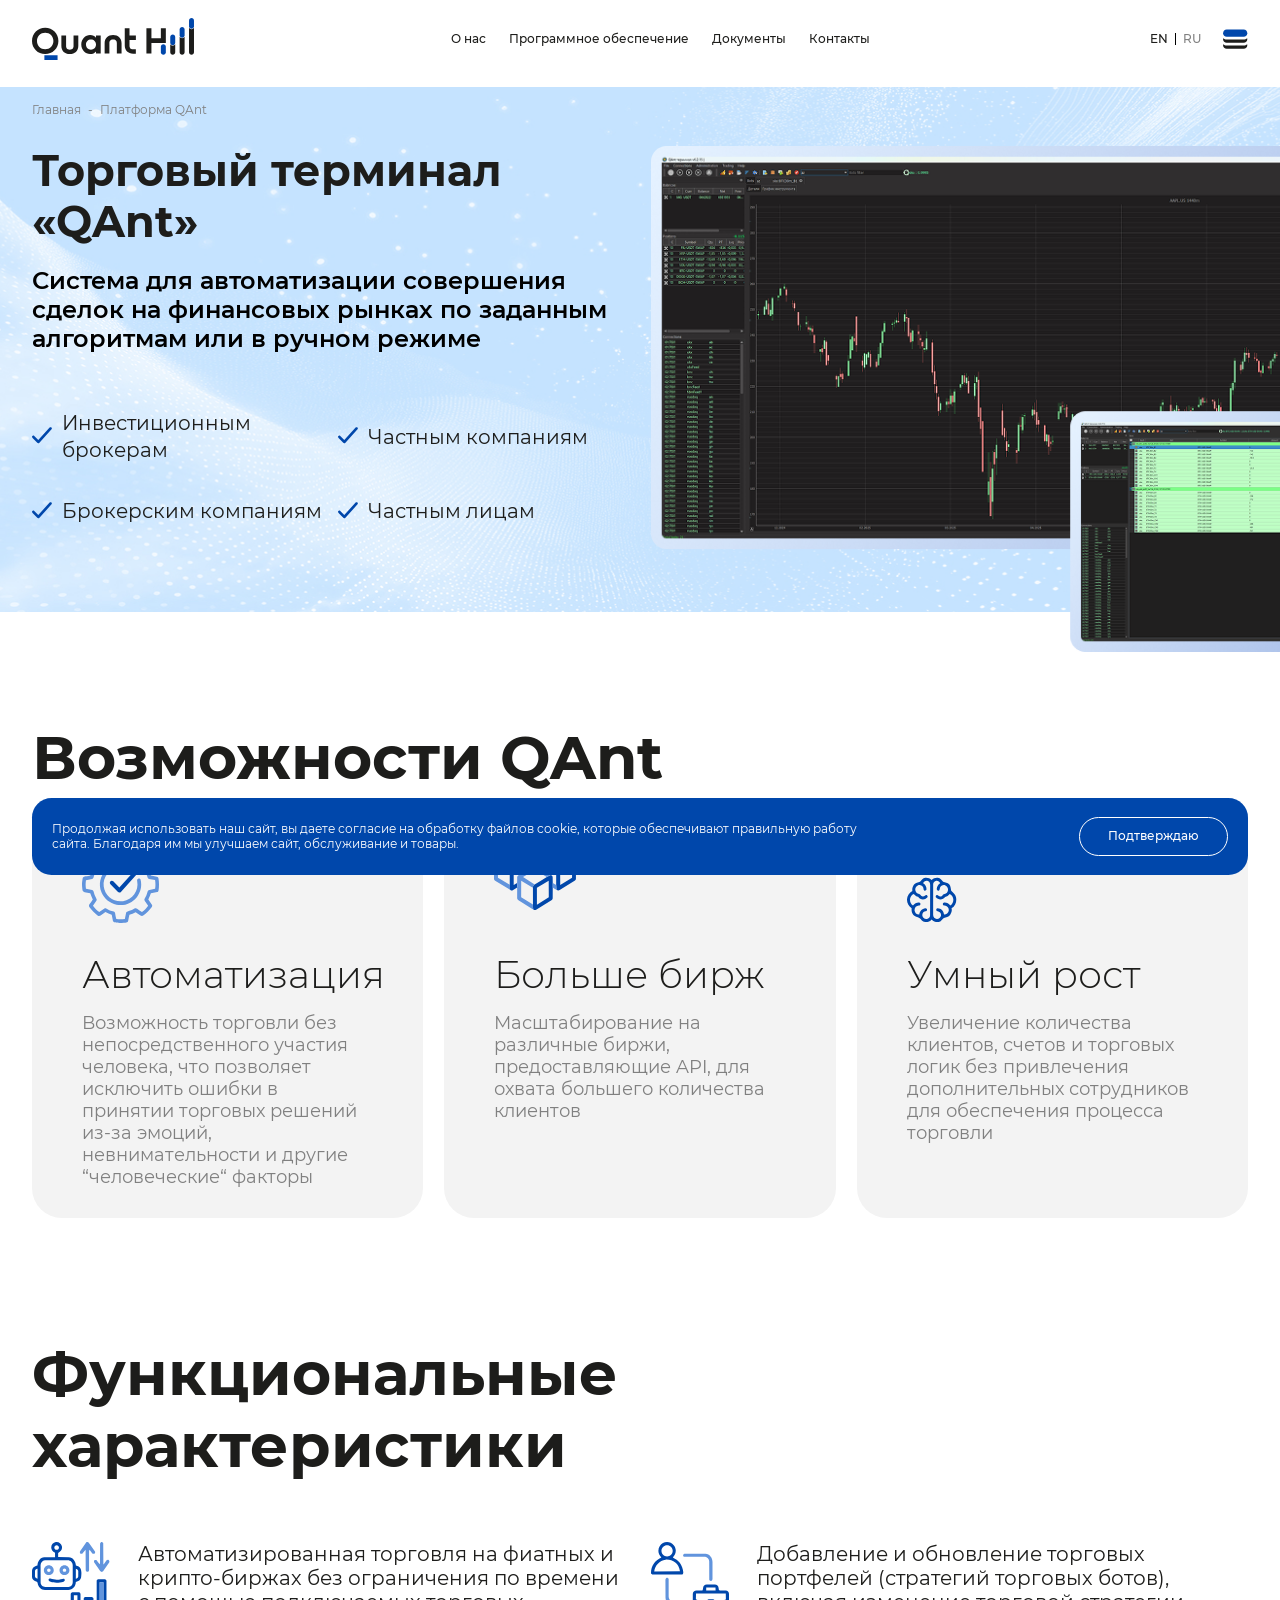
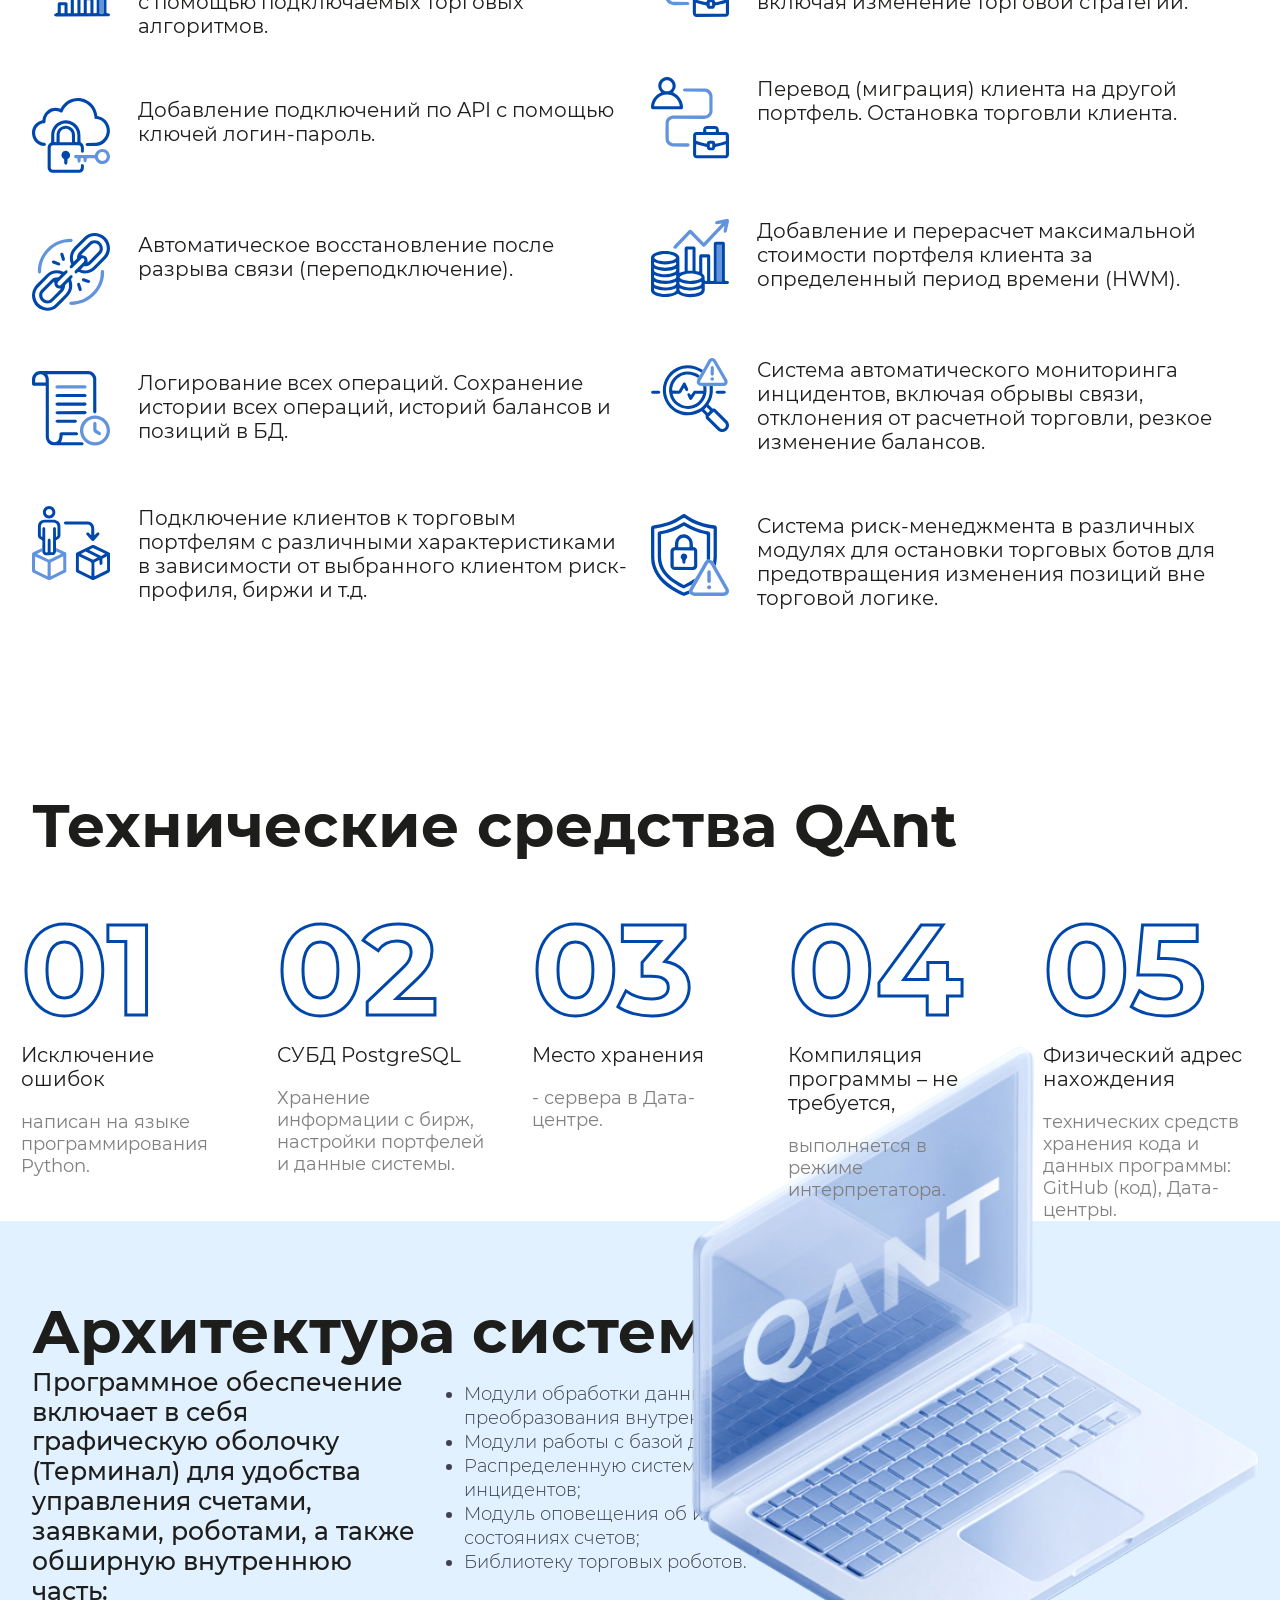
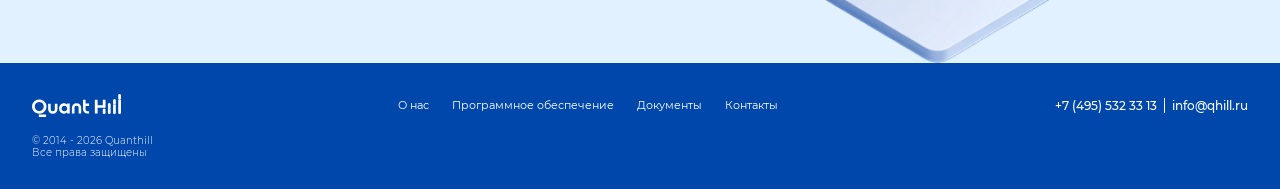
==== ru/QuantHill.html @ 07beb73e "first commit" ====
<!DOCTYPE html>
<html lang="ru">

<head>
	<meta charset="UTF-8">
	<meta name="viewport" content="width=device-width, initial-scale=1.0">
	<meta name="format-detection" content="telephone=no">

	<link rel="shortcut icon" href="../wp-content/themes/qh/img/header/faviconQh.svg" type="image/svg+xml">

	<title>Квант Хилл — ПО и инфраструктура для алгоритмической торговли</title>

	<meta name="description"
		content="Разрабатываем технологии для анализа данных, тестирования стратегий и автоматизации исполнения сделок. Мониторинг, риск-контроль, интеграции через API">
	<meta name="keywords"
		content="алгоритмическая торговля, алготрейдинг, торговые роботы, количественные стратегии, backtesting, риск-менеджмент, мониторинг, торговая платформа, API-интеграции, автоматизация торговли">

	<link href="https://cdn.jsdelivr.net/npm/bootstrap@5.3.0/dist/css/bootstrap.min.css" rel="stylesheet">
	<link rel="stylesheet" href="https://cdn.jsdelivr.net/npm/@fancyapps/ui/dist/fancybox.css" />

	<link rel="preconnect" href="https://fonts.googleapis.com">
	<link rel="preconnect" href="https://fonts.gstatic.com">
	<link
		href="https://fonts.googleapis.com/css2?family=Inter:ital,opsz,wght@0,14..32,100..900;1,14..32,100..900&amp;display=swap"
		rel="stylesheet">
	<link
		href="https://fonts.googleapis.com/css2?family=Inria+Sans:ital,wght@0,300;0,400;0,700;1,300;1,400;1,700&amp;display=swap"
		rel="stylesheet">

	<link rel="stylesheet" href="../wp-content/themes/qh/css/style-1%EF%B9%96v=1766147344.css">

	<meta name='robots' content='max-image-preview:large' />
	<style>
		img:is([sizes="auto" i], [sizes^="auto," i]) {
			contain-intrinsic-size: 3000px 1500px
		}
	</style>
	<link rel="alternate" href="../en/index.html" hreflang="en" />
	<link rel="alternate" href="index.html" hreflang="ru" />
	<link rel="alternate" href="index.html" hreflang="x-default" />
	<script type="text/javascript">
		/* <![CDATA[ */
		window._wpemojiSettings = { "baseUrl": "https:\/\/s.w.org\/images\/core\/emoji\/15.0.3\/72x72\/", "ext": ".png", "svgUrl": "https:\/\/s.w.org\/images\/core\/emoji\/15.0.3\/svg\/", "svgExt": ".svg", "source": { "concatemoji": "https:\/\/qhill.ru\/wp-includes\/js\/wp-emoji-release.min.js?ver=6.7.2" } };
		/*! This file is auto-generated */
		!function (i, n) { var o, s, e; function c(e) { try { var t = { supportTests: e, timestamp: (new Date).valueOf() }; sessionStorage.setItem(o, JSON.stringify(t)) } catch (e) { } } function p(e, t, n) { e.clearRect(0, 0, e.canvas.width, e.canvas.height), e.fillText(t, 0, 0); var t = new Uint32Array(e.getImageData(0, 0, e.canvas.width, e.canvas.height).data), r = (e.clearRect(0, 0, e.canvas.width, e.canvas.height), e.fillText(n, 0, 0), new Uint32Array(e.getImageData(0, 0, e.canvas.width, e.canvas.height).data)); return t.every(function (e, t) { return e === r[t] }) } function u(e, t, n) { switch (t) { case "flag": return n(e, "\ud83c\udff3\ufe0f\u200d\u26a7\ufe0f", "\ud83c\udff3\ufe0f\u200b\u26a7\ufe0f") ? !1 : !n(e, "\ud83c\uddfa\ud83c\uddf3", "\ud83c\uddfa\u200b\ud83c\uddf3") && !n(e, "\ud83c\udff4\udb40\udc67\udb40\udc62\udb40\udc65\udb40\udc6e\udb40\udc67\udb40\udc7f", "\ud83c\udff4\u200b\udb40\udc67\u200b\udb40\udc62\u200b\udb40\udc65\u200b\udb40\udc6e\u200b\udb40\udc67\u200b\udb40\udc7f"); case "emoji": return !n(e, "\ud83d\udc26\u200d\u2b1b", "\ud83d\udc26\u200b\u2b1b") }return !1 } function f(e, t, n) { var r = "undefined" != typeof WorkerGlobalScope && self instanceof WorkerGlobalScope ? new OffscreenCanvas(300, 150) : i.createElement("canvas"), a = r.getContext("2d", { willReadFrequently: !0 }), o = (a.textBaseline = "top", a.font = "600 32px Arial", {}); return e.forEach(function (e) { o[e] = t(a, e, n) }), o } function t(e) { var t = i.createElement("script"); t.src = e, t.defer = !0, i.head.appendChild(t) } "undefined" != typeof Promise && (o = "wpEmojiSettingsSupports", s = ["flag", "emoji"], n.supports = { everything: !0, everythingExceptFlag: !0 }, e = new Promise(function (e) { i.addEventListener("DOMContentLoaded", e, { once: !0 }) }), new Promise(function (t) { var n = function () { try { var e = JSON.parse(sessionStorage.getItem(o)); if ("object" == typeof e && "number" == typeof e.timestamp && (new Date).valueOf() < e.timestamp + 604800 && "object" == typeof e.supportTests) return e.supportTests } catch (e) { } return null }(); if (!n) { if ("undefined" != typeof Worker && "undefined" != typeof OffscreenCanvas && "undefined" != typeof URL && URL.createObjectURL && "undefined" != typeof Blob) try { var e = "postMessage(" + f.toString() + "(" + [JSON.stringify(s), u.toString(), p.toString()].join(",") + "));", r = new Blob([e], { type: "text/javascript" }), a = new Worker(URL.createObjectURL(r), { name: "wpTestEmojiSupports" }); return void (a.onmessage = function (e) { c(n = e.data), a.terminate(), t(n) }) } catch (e) { } c(n = f(s, u, p)) } t(n) }).then(function (e) { for (var t in e) n.supports[t] = e[t], n.supports.everything = n.supports.everything && n.supports[t], "flag" !== t && (n.supports.everythingExceptFlag = n.supports.everythingExceptFlag && n.supports[t]); n.supports.everythingExceptFlag = n.supports.everythingExceptFlag && !n.supports.flag, n.DOMReady = !1, n.readyCallback = function () { n.DOMReady = !0 } }).then(function () { return e }).then(function () { var e; n.supports.everything || (n.readyCallback(), (e = n.source || {}).concatemoji ? t(e.concatemoji) : e.wpemoji && e.twemoji && (t(e.twemoji), t(e.wpemoji))) })) }((window, document), window._wpemojiSettings);
		/* ]]> */
	</script>
	<style id='wp-emoji-styles-inline-css' type='text/css'>
		img.wp-smiley,
		img.emoji {
			display: inline !important;
			border: none !important;
			box-shadow: none !important;
			height: 1em !important;
			width: 1em !important;
			margin: 0 0.07em !important;
			vertical-align: -0.1em !important;
			background: none !important;
			padding: 0 !important;
		}
	</style>
	<link rel='stylesheet' id='wp-block-library-css'
		href='../wp-includes/css/dist/block-library/style.min%EF%B9%96ver=6.7.2.css' type='text/css' media='all' />
	<style id='filebird-block-filebird-gallery-style-inline-css' type='text/css'>
		ul.filebird-block-filebird-gallery {
			margin: auto !important;
			padding: 0 !important;
			width: 100%
		}

		ul.filebird-block-filebird-gallery.layout-grid {
			display: grid;
			grid-gap: 20px;
			align-items: stretch;
			grid-template-columns: repeat(var(--columns), 1fr);
			justify-items: stretch
		}

		ul.filebird-block-filebird-gallery.layout-grid li img {
			border: 1px solid #ccc;
			box-shadow: 2px 2px 6px 0 rgba(0, 0, 0, .3);
			height: 100%;
			max-width: 100%;
			-o-object-fit: cover;
			object-fit: cover;
			width: 100%
		}

		ul.filebird-block-filebird-gallery.layout-masonry {
			-moz-column-count: var(--columns);
			-moz-column-gap: var(--space);
			column-gap: var(--space);
			-moz-column-width: var(--min-width);
			columns: var(--min-width) var(--columns);
			display: block;
			overflow: auto
		}

		ul.filebird-block-filebird-gallery.layout-masonry li {
			margin-bottom: var(--space)
		}

		ul.filebird-block-filebird-gallery li {
			list-style: none
		}

		ul.filebird-block-filebird-gallery li figure {
			height: 100%;
			margin: 0;
			padding: 0;
			position: relative;
			width: 100%
		}

		ul.filebird-block-filebird-gallery li figure figcaption {
			background: linear-gradient(0deg, rgba(0, 0, 0, .7), rgba(0, 0, 0, .3) 70%, transparent);
			bottom: 0;
			box-sizing: border-box;
			color: #fff;
			font-size: .8em;
			margin: 0;
			max-height: 100%;
			overflow: auto;
			padding: 3em .77em .7em;
			position: absolute;
			text-align: center;
			width: 100%;
			z-index: 2
		}

		ul.filebird-block-filebird-gallery li figure figcaption a {
			color: inherit
		}
	</style>
	<style id='classic-theme-styles-inline-css' type='text/css'>
		/*! This file is auto-generated */
		.wp-block-button__link {
			color: #fff;
			background-color: #32373c;
			border-radius: 9999px;
			box-shadow: none;
			text-decoration: none;
			padding: calc(.667em + 2px) calc(1.333em + 2px);
			font-size: 1.125em
		}

		.wp-block-file__button {
			background: #32373c;
			color: #fff;
			text-decoration: none
		}
	</style>
	<style id='global-styles-inline-css' type='text/css'>
		:root {
			--wp--preset--aspect-ratio--square: 1;
			--wp--preset--aspect-ratio--4-3: 4/3;
			--wp--preset--aspect-ratio--3-4: 3/4;
			--wp--preset--aspect-ratio--3-2: 3/2;
			--wp--preset--aspect-ratio--2-3: 2/3;
			--wp--preset--aspect-ratio--16-9: 16/9;
			--wp--preset--aspect-ratio--9-16: 9/16;
			--wp--preset--color--black: #000000;
			--wp--preset--color--cyan-bluish-gray: #abb8c3;
			--wp--preset--color--white: #ffffff;
			--wp--preset--color--pale-pink: #f78da7;
			--wp--preset--color--vivid-red: #cf2e2e;
			--wp--preset--color--luminous-vivid-orange: #ff6900;
			--wp--preset--color--luminous-vivid-amber: #fcb900;
			--wp--preset--color--light-green-cyan: #7bdcb5;
			--wp--preset--color--vivid-green-cyan: #00d084;
			--wp--preset--color--pale-cyan-blue: #8ed1fc;
			--wp--preset--color--vivid-cyan-blue: #0693e3;
			--wp--preset--color--vivid-purple: #9b51e0;
			--wp--preset--gradient--vivid-cyan-blue-to-vivid-purple: linear-gradient(135deg, rgba(6, 147, 227, 1) 0%, rgb(155, 81, 224) 100%);
			--wp--preset--gradient--light-green-cyan-to-vivid-green-cyan: linear-gradient(135deg, rgb(122, 220, 180) 0%, rgb(0, 208, 130) 100%);
			--wp--preset--gradient--luminous-vivid-amber-to-luminous-vivid-orange: linear-gradient(135deg, rgba(252, 185, 0, 1) 0%, rgba(255, 105, 0, 1) 100%);
			--wp--preset--gradient--luminous-vivid-orange-to-vivid-red: linear-gradient(135deg, rgba(255, 105, 0, 1) 0%, rgb(207, 46, 46) 100%);
			--wp--preset--gradient--very-light-gray-to-cyan-bluish-gray: linear-gradient(135deg, rgb(238, 238, 238) 0%, rgb(169, 184, 195) 100%);
			--wp--preset--gradient--cool-to-warm-spectrum: linear-gradient(135deg, rgb(74, 234, 220) 0%, rgb(151, 120, 209) 20%, rgb(207, 42, 186) 40%, rgb(238, 44, 130) 60%, rgb(251, 105, 98) 80%, rgb(254, 248, 76) 100%);
			--wp--preset--gradient--blush-light-purple: linear-gradient(135deg, rgb(255, 206, 236) 0%, rgb(152, 150, 240) 100%);
			--wp--preset--gradient--blush-bordeaux: linear-gradient(135deg, rgb(254, 205, 165) 0%, rgb(254, 45, 45) 50%, rgb(107, 0, 62) 100%);
			--wp--preset--gradient--luminous-dusk: linear-gradient(135deg, rgb(255, 203, 112) 0%, rgb(199, 81, 192) 50%, rgb(65, 88, 208) 100%);
			--wp--preset--gradient--pale-ocean: linear-gradient(135deg, rgb(255, 245, 203) 0%, rgb(182, 227, 212) 50%, rgb(51, 167, 181) 100%);
			--wp--preset--gradient--electric-grass: linear-gradient(135deg, rgb(202, 248, 128) 0%, rgb(113, 206, 126) 100%);
			--wp--preset--gradient--midnight: linear-gradient(135deg, rgb(2, 3, 129) 0%, rgb(40, 116, 252) 100%);
			--wp--preset--font-size--small: 13px;
			--wp--preset--font-size--medium: 20px;
			--wp--preset--font-size--large: 36px;
			--wp--preset--font-size--x-large: 42px;
			--wp--preset--spacing--20: 0.44rem;
			--wp--preset--spacing--30: 0.67rem;
			--wp--preset--spacing--40: 1rem;
			--wp--preset--spacing--50: 1.5rem;
			--wp--preset--spacing--60: 2.25rem;
			--wp--preset--spacing--70: 3.38rem;
			--wp--preset--spacing--80: 5.06rem;
			--wp--preset--shadow--natural: 6px 6px 9px rgba(0, 0, 0, 0.2);
			--wp--preset--shadow--deep: 12px 12px 50px rgba(0, 0, 0, 0.4);
			--wp--preset--shadow--sharp: 6px 6px 0px rgba(0, 0, 0, 0.2);
			--wp--preset--shadow--outlined: 6px 6px 0px -3px rgba(255, 255, 255, 1), 6px 6px rgba(0, 0, 0, 1);
			--wp--preset--shadow--crisp: 6px 6px 0px rgba(0, 0, 0, 1);
		}

		:where(.is-layout-flex) {
			gap: 0.5em;
		}

		:where(.is-layout-grid) {
			gap: 0.5em;
		}

		body .is-layout-flex {
			display: flex;
		}

		.is-layout-flex {
			flex-wrap: wrap;
			align-items: center;
		}

		.is-layout-flex> :is(*, div) {
			margin: 0;
		}

		body .is-layout-grid {
			display: grid;
		}

		.is-layout-grid> :is(*, div) {
			margin: 0;
		}

		:where(.wp-block-columns.is-layout-flex) {
			gap: 2em;
		}

		:where(.wp-block-columns.is-layout-grid) {
			gap: 2em;
		}

		:where(.wp-block-post-template.is-layout-flex) {
			gap: 1.25em;
		}

		:where(.wp-block-post-template.is-layout-grid) {
			gap: 1.25em;
		}

		.has-black-color {
			color: var(--wp--preset--color--black) !important;
		}

		.has-cyan-bluish-gray-color {
			color: var(--wp--preset--color--cyan-bluish-gray) !important;
		}

		.has-white-color {
			color: var(--wp--preset--color--white) !important;
		}

		.has-pale-pink-color {
			color: var(--wp--preset--color--pale-pink) !important;
		}

		.has-vivid-red-color {
			color: var(--wp--preset--color--vivid-red) !important;
		}

		.has-luminous-vivid-orange-color {
			color: var(--wp--preset--color--luminous-vivid-orange) !important;
		}

		.has-luminous-vivid-amber-color {
			color: var(--wp--preset--color--luminous-vivid-amber) !important;
		}

		.has-light-green-cyan-color {
			color: var(--wp--preset--color--light-green-cyan) !important;
		}

		.has-vivid-green-cyan-color {
			color: var(--wp--preset--color--vivid-green-cyan) !important;
		}

		.has-pale-cyan-blue-color {
			color: var(--wp--preset--color--pale-cyan-blue) !important;
		}

		.has-vivid-cyan-blue-color {
			color: var(--wp--preset--color--vivid-cyan-blue) !important;
		}

		.has-vivid-purple-color {
			color: var(--wp--preset--color--vivid-purple) !important;
		}

		.has-black-background-color {
			background-color: var(--wp--preset--color--black) !important;
		}

		.has-cyan-bluish-gray-background-color {
			background-color: var(--wp--preset--color--cyan-bluish-gray) !important;
		}

		.has-white-background-color {
			background-color: var(--wp--preset--color--white) !important;
		}

		.has-pale-pink-background-color {
			background-color: var(--wp--preset--color--pale-pink) !important;
		}

		.has-vivid-red-background-color {
			background-color: var(--wp--preset--color--vivid-red) !important;
		}

		.has-luminous-vivid-orange-background-color {
			background-color: var(--wp--preset--color--luminous-vivid-orange) !important;
		}

		.has-luminous-vivid-amber-background-color {
			background-color: var(--wp--preset--color--luminous-vivid-amber) !important;
		}

		.has-light-green-cyan-background-color {
			background-color: var(--wp--preset--color--light-green-cyan) !important;
		}

		.has-vivid-green-cyan-background-color {
			background-color: var(--wp--preset--color--vivid-green-cyan) !important;
		}

		.has-pale-cyan-blue-background-color {
			background-color: var(--wp--preset--color--pale-cyan-blue) !important;
		}

		.has-vivid-cyan-blue-background-color {
			background-color: var(--wp--preset--color--vivid-cyan-blue) !important;
		}

		.has-vivid-purple-background-color {
			background-color: var(--wp--preset--color--vivid-purple) !important;
		}

		.has-black-border-color {
			border-color: var(--wp--preset--color--black) !important;
		}

		.has-cyan-bluish-gray-border-color {
			border-color: var(--wp--preset--color--cyan-bluish-gray) !important;
		}

		.has-white-border-color {
			border-color: var(--wp--preset--color--white) !important;
		}

		.has-pale-pink-border-color {
			border-color: var(--wp--preset--color--pale-pink) !important;
		}

		.has-vivid-red-border-color {
			border-color: var(--wp--preset--color--vivid-red) !important;
		}

		.has-luminous-vivid-orange-border-color {
			border-color: var(--wp--preset--color--luminous-vivid-orange) !important;
		}

		.has-luminous-vivid-amber-border-color {
			border-color: var(--wp--preset--color--luminous-vivid-amber) !important;
		}

		.has-light-green-cyan-border-color {
			border-color: var(--wp--preset--color--light-green-cyan) !important;
		}

		.has-vivid-green-cyan-border-color {
			border-color: var(--wp--preset--color--vivid-green-cyan) !important;
		}

		.has-pale-cyan-blue-border-color {
			border-color: var(--wp--preset--color--pale-cyan-blue) !important;
		}

		.has-vivid-cyan-blue-border-color {
			border-color: var(--wp--preset--color--vivid-cyan-blue) !important;
		}

		.has-vivid-purple-border-color {
			border-color: var(--wp--preset--color--vivid-purple) !important;
		}

		.has-vivid-cyan-blue-to-vivid-purple-gradient-background {
			background: var(--wp--preset--gradient--vivid-cyan-blue-to-vivid-purple) !important;
		}

		.has-light-green-cyan-to-vivid-green-cyan-gradient-background {
			background: var(--wp--preset--gradient--light-green-cyan-to-vivid-green-cyan) !important;
		}

		.has-luminous-vivid-amber-to-luminous-vivid-orange-gradient-background {
			background: var(--wp--preset--gradient--luminous-vivid-amber-to-luminous-vivid-orange) !important;
		}

		.has-luminous-vivid-orange-to-vivid-red-gradient-background {
			background: var(--wp--preset--gradient--luminous-vivid-orange-to-vivid-red) !important;
		}

		.has-very-light-gray-to-cyan-bluish-gray-gradient-background {
			background: var(--wp--preset--gradient--very-light-gray-to-cyan-bluish-gray) !important;
		}

		.has-cool-to-warm-spectrum-gradient-background {
			background: var(--wp--preset--gradient--cool-to-warm-spectrum) !important;
		}

		.has-blush-light-purple-gradient-background {
			background: var(--wp--preset--gradient--blush-light-purple) !important;
		}

		.has-blush-bordeaux-gradient-background {
			background: var(--wp--preset--gradient--blush-bordeaux) !important;
		}

		.has-luminous-dusk-gradient-background {
			background: var(--wp--preset--gradient--luminous-dusk) !important;
		}

		.has-pale-ocean-gradient-background {
			background: var(--wp--preset--gradient--pale-ocean) !important;
		}

		.has-electric-grass-gradient-background {
			background: var(--wp--preset--gradient--electric-grass) !important;
		}

		.has-midnight-gradient-background {
			background: var(--wp--preset--gradient--midnight) !important;
		}

		.has-small-font-size {
			font-size: var(--wp--preset--font-size--small) !important;
		}

		.has-medium-font-size {
			font-size: var(--wp--preset--font-size--medium) !important;
		}

		.has-large-font-size {
			font-size: var(--wp--preset--font-size--large) !important;
		}

		.has-x-large-font-size {
			font-size: var(--wp--preset--font-size--x-large) !important;
		}

		:where(.wp-block-post-template.is-layout-flex) {
			gap: 1.25em;
		}

		:where(.wp-block-post-template.is-layout-grid) {
			gap: 1.25em;
		}

		:where(.wp-block-columns.is-layout-flex) {
			gap: 2em;
		}

		:where(.wp-block-columns.is-layout-grid) {
			gap: 2em;
		}

		:root :where(.wp-block-pullquote) {
			font-size: 1.5em;
			line-height: 1.6;
		}
	</style>
	<link rel="https://api.w.org/" href="../wp-json/index.json" />
	<link rel="alternate" title="JSON" type="application/json" href="../wp-json/wp/v2/pages/141.json" />
	<link rel="EditURI" type="application/rsd+xml" title="RSD" href="https://qhill.ru/xmlrpc.php?rsd" />
	<meta name="generator" content="WordPress 6.7.2" />
	<link rel="canonical" href="index.html" />
	<link rel='shortlink' href='index.html' />
	<link rel="alternate" title="oEmbed (JSON)" type="application/json+oembed"
		href="../wp-json/oembed/1.0/embed%EF%B9%96url=https%EF%B9%95%EA%A4%B7%EA%A4%B7qhill.ru%EA%A4%B7ru%EA%A4%B7.json" />
	<link rel="alternate" title="oEmbed (XML)" type="text/xml+oembed"
		href="../wp-json/oembed/1.0/embed%EF%B9%96url=https%EF%B9%95%EA%A4%B7%EA%A4%B7qhill.ru%EA%A4%B7ru%EA%A4%B7&amp;format=xml.xml" />

</head>

<body>

	<div class="cursor-dot"></div>
	<div class="cursor-dot-outline"></div>

	<nav class="navbar" id="header">
		<div class="container">
			<div class="w-100 d-flex justify-content-between align-items-center">
				<div class="navbar__left">
					<a class="navbar-brand" href="index.html">
						<img src="../wp-content/themes/qh/img/header/logo.svg" alt="лого quanthill">
					</a>
				</div>

				<ul class="navbar-nav d-none d-lg-flex">
					<li class='nav-item'><a class='nav-link ' href='o-nas/index.html'>О нас</a></li>
					<li class='nav-item'><a class='nav-link ' href='category/soft/index.html'>Программное
							обеспечение</a></li>
					<li class='nav-item'><a class='nav-link ' href='dokumenty/index.html'>Документы</a></li>
					<li class='nav-item'><a class='nav-link ' href='kontakty/index.html'>Контакты</a></li>
				</ul>

				<div class="navbar__right d-flex align-items-center">
					<div class="navbar__links d-flex align-items-center">
						<!-- <a href="#" class="btn-1 navbar__btn" data-bs-toggle="modal" data-bs-target="#modal-book-a-call">Связаться</a> -->
						<!--
						<a href="#" class="navbar__lk d-none d-sm-flex">
							<svg width="23" height="23" viewBox="0 0 23 23" fill="none" xmlns="http://www.w3.org/2000/svg">
								<path
									d="M0 22.5033H22.1244C22.1244 18.852 20.3578 15.6141 17.6267 13.6014C15.988 15.368 13.6506 16.4801 11.0573 16.4801C8.46397 16.4801 6.13146 15.368 4.48787 13.6014C1.76661 15.6141 0 18.852 0 22.5033Z"
									fill="#1D1D1B" />
								<path
									d="M11.062 14.9989C15.2038 14.9989 18.5614 11.6413 18.5614 7.49947C18.5614 3.35763 15.2038 0 11.062 0C6.92013 0 3.5625 3.35763 3.5625 7.49947C3.5625 11.6413 6.92013 14.9989 11.062 14.9989Z"
									fill="#0047AB" />
							</svg>
						</a>
						-->
					</div>
					<div class="navbar__lang d-none d-lg-flex align-items-center justify-content-center">

						<a href="../en/index.html">EN</a>
						<a href="index.html" class="active">RU</a>
					</div>
					<button class="navbar-toggler" type="button" data-bs-toggle="offcanvas"
						data-bs-target="#offcanvasNavbar" aria-controls="offcanvasNavbar">
						<span class="navbar-toggler-icon">
							<svg width="38" height="30" viewBox="0 0 38 30" fill="none"
								xmlns="http://www.w3.org/2000/svg">
								<path
									d="M31.6165 24.8976H5.63251C3.62209 24.8976 1.77691 24.1677 0.344832 22.9698C0.220902 23.4379 0.124512 23.9199 0.124512 24.4156C0.124512 27.4588 2.58934 29.9236 5.63251 29.9236H31.6165C34.6597 29.9236 37.1245 27.4588 37.1245 24.4156C37.1245 23.9061 37.0281 23.4242 36.9042 22.9698C35.4721 24.1677 33.6269 24.8976 31.6165 24.8976Z"
									fill="#1D1D1B" />
								<path
									d="M5.63251 20.7666H31.6165C34.6597 20.7666 37.1245 18.3017 37.1245 15.2586C37.1245 14.7491 37.0281 14.2671 36.9042 13.8127C35.4721 15.0107 33.6269 15.7405 31.6165 15.7405H5.63251C3.62209 15.7405 1.77691 15.0107 0.344832 13.8127C0.220902 14.2809 0.124512 14.7628 0.124512 15.2586C0.124512 18.3017 2.58934 20.7666 5.63251 20.7666Z"
									fill="#1D1D1B" />
								<path
									d="M5.63251 11.5957H31.6165C34.6597 11.5957 37.1245 9.1309 37.1245 6.08773C37.1245 3.04456 34.6597 0.579727 31.6165 0.579727H5.63251C2.58934 0.579727 0.124512 3.04456 0.124512 6.08773C0.124512 9.1309 2.58934 11.5957 5.63251 11.5957Z"
									fill="#0047AB" />
							</svg>
						</span>
					</button>
					<div class="offcanvas offcanvas-end" tabindex="-1" id="offcanvasNavbar"
						aria-labelledby="offcanvasNavbarLabel">
						<div class="offcanvas-header d-flex justify-content-sm-end justify-content-between">
							<a href="#" class="offcanvas__logo d-sm-none">
								<img src="../wp-content/themes/qh/img/header/logo-light.svg" alt="logo">
							</a>
							<button type="button" class="btn-close" data-bs-dismiss="offcanvas" aria-label="Закрыть">
								<svg width="26" height="26" viewBox="0 0 26 26" fill="none"
									xmlns="http://www.w3.org/2000/svg">
									<path
										d="M20.08 14.42L14.42 20.08L19.18 24.84C20.74 26.4 23.27 26.4 24.84 24.84C26.4 23.28 26.4 20.75 24.84 19.18L20.08 14.42Z"
										fill="white" />
									<path
										d="M5.93 11.59L11.59 5.93L6.83 1.17C5.27 -0.39 2.73 -0.39 1.17 1.17C-0.39 2.73 -0.39 5.27 1.17 6.83L5.93 11.59Z"
										fill="white" />
									<path
										d="M24.84 1.17C23.28 -0.39 20.75 -0.39 19.18 1.17L1.17 19.18C-0.39 20.74 -0.39 23.27 1.17 24.84C2.73 26.4 5.26 26.4 6.83 24.84L24.84 6.83C26.4 5.27 26.4 2.74 24.84 1.17Z"
										fill="white" />
								</svg>
							</button>
						</div>
						<div
							class="offcanvas-body d-flex flex-column justify-content-between align-items-start main-navigation">
							<ul class="navbar-nav">
								<li class='nav-item'><a class='nav-link ' href='o-nas/index.html'>О нас</a></li>
								<li class='nav-item'><a class='nav-link ' href='dokumenty/index.html'>Документы</a></li>
								<li class='nav-item'><a class='nav-link ' href='category/soft/index.html'>Программное
										обеспечение</a></li>
								<li class='nav-item'><a class='nav-link ' href='kontakty/index.html'>Контакты</a></li>
							</ul>
							<div class="offcanvas__group d-flex flex-column align-items-start">
								<!--
								<a href="#" class="btn-1 navbar__btn">
									<span>Личный кабинет</span>
									<svg width="23" height="23" viewBox="0 0 23 23" fill="none" xmlns="http://www.w3.org/2000/svg">
										<path
											d="M0 22.5033H22.1244C22.1244 18.852 20.3578 15.614 17.6267 13.6014C15.988 15.368 13.6506 16.4801 11.0573 16.4801C8.46397 16.4801 6.13146 15.368 4.48787 13.6014C1.76661 15.614 0 18.852 0 22.5033Z"
											fill="white" />
										<path
											d="M11.0622 14.9989C15.2041 14.9989 18.5617 11.6413 18.5617 7.49947C18.5617 3.35763 15.2041 0 11.0622 0C6.92037 0 3.56274 3.35763 3.56274 7.49947C3.56274 11.6413 6.92037 14.9989 11.0622 14.9989Z"
											fill="white" />
									</svg>
								</a>
								-->
								<div class="navbar__lang d-flex align-items-center">

									<a href="https://quanthill.kg/en/" target="_blank">EN</a>
									<a href="index.html" class="active">RU</a>
									<!--
									<a href="../en/index.html" >EN</a>
									<a href="https://qhill.ru/ru/" class="active">RU</a>
																					-->
								</div>

								<div
									class="navbar__contacts d-flex align-items-sm-center flex-column flex-sm-row align-items-start">
									<a href="tel:+74955323313" class="navbar__phone">+7 (495) 532 33 13</a>
									<a href="mailto:info@qhill.ru" class="navbar__mail">info@qhill.ru</a>

								</div>

								<div class="navbar__contacts">
									<!--
									<a href="https://t.me/quanthillpublic" target="_blank" rel="nofollow" class="navbar__social">
										<img src="https://qhill.ru/wp-content/themes/qh/img/header/tg.svg" alt="телеграм">
									</a>
									
									<a href="https://vk.com/quanthill" target="_blank" rel="nofollow" class="navbar__social">
										<img src="https://qhill.ru/wp-content/themes/qh/img/header/vk.svg" alt="vk">
									</a>
									<a href="https://x.com/QuantHill_" target="_blank" rel="nofollow" class="navbar__social">
										<img src="https://qhill.ru/wp-content/themes/qh/img/header/x.svg" alt="x">
									</a>
									<a href="https://www.youtube.com/@quanthill" target="_blank" rel="nofollow" class="navbar__social">
										<img src="https://qhill.ru/wp-content/themes/qh/img/header/YouTube.svg" alt="YouTube">
									</a>
									-->
								</div>

							</div>
						</div>
					</div>
				</div>
			</div>
		</div>
	</nav>

	<main class="index-page platform-page">

		<section class="main-screen section-first">
			<div class="breadcrumbs">
				<div class="container">
					<nav aria-label="breadcrumb" style="--bs-breadcrumb-divider: ' - ';">
						<ol class="breadcrumb">
							<li class="breadcrumb-item" itemprop="itemListElement" itemscope=""
								itemtype="http://schema.org/ListItem">
								<a itemprop="item" href="../index.html"><span itemprop="name">Главная</span></a>
								<meta itemprop="position" content="1">
							</li>
							<li class="breadcrumb-item active">Платформа QAnt</li>
						</ol>
					</nav>
				</div>
			</div>

			<div class="container">
				<div class="row">
					<div class="col-12 col-lg-6">
						<h1 class="title-page main-screen__title">Торговый терминал «QAnt»</h1>
						<div class="main-screen__text text">
							<p><strong>Система для автоматизации совершения сделок на финансовых рынках по заданным
									алгоритмам или в ручном режиме</strong></p>
						</div>

						<ul class="list-checked my-ul">
							<li>Инвестиционным брокерам</li>
							<li>Частным компаниям</li>
							<li>Брокерским компаниям</li>
							<li>Частным лицам</li>
						</ul>
					</div>

					<div class="col-12 col-lg-6">
						<div class="section-first__img"><img src="../wp-content/themes/qh/img/quanthill/home-image.png"
								alt=""></div>
					</div>
				</div>
			</div>
		</section>

		<section class="possibilities">
			<div class="container">
				<div class="row">
					<div class="col-12">
						<h2 class="section-title-h2 mb-4">Возможности QAnt</h2>
					</div>
				</div>

				<div class="row">
					<div class="col-12 col-md-4 mb-30">
						<div class="possibilities-card">
							<div class="possibilities-card__icon"><img
									src="../wp-content/themes/qh/img/quanthill/possibilities-icon1.svg" alt=""></div>
							<h3>Автоматизация</h3>
							<div class="text">
								<p>Возможность торговли без непосредственного участия человека, что позволяет исключить
									ошибки в принятии торговых решений из-за эмоций, невнимательности и другие
									“человеческие“ факторы</p>
							</div>
						</div>
					</div>
					<div class="col-12 col-md-4 mb-30">
						<div class="possibilities-card">
							<div class="possibilities-card__icon"><img
									src="../wp-content/themes/qh/img/quanthill/possibilities-icon2.svg" alt=""></div>
							<h3>Больше бирж</h3>
							<div class="text">
								<p>Масштабирование на различные биржи, предоставляющие API, для охвата большего
									количества клиентов</p>
							</div>
						</div>
					</div>
					<div class="col-12 col-md-4 mb-30">
						<div class="possibilities-card">
							<div class="possibilities-card__icon"><img
									src="../wp-content/themes/qh/img/quanthill/possibilities-icon3.svg" alt=""></div>
							<h3>Умный рост</h3>
							<div class="text">
								<p>Увеличение количества клиентов, счетов и торговых логик без привлечения
									дополнительных сотрудников для обеспечения процесса торговли</p>
							</div>
						</div>
					</div>
				</div>
			</div>
		</section>


		<section class="functional-characteristics">
			<div class="container">
				<div class="row">
					<div class="col-12 col-lg-6">
						<h2 class="section-title-h2 mb-60">Функциональные характеристики</h2>
					</div>
				</div>

				<div class="row">
					<div class="col-12 col-lg-6">
						<ul class="list-functional-characteristics my-ul">
							<li>
								<div class="list-characteristics__icon"><img
										src="../wp-content/themes/qh/img/quanthill/icon1.svg" alt=""></div>
								<div class="list-characteristics__text">
									<p>Автоматизированная торговля на фиатных и крипто-биржах без ограничения по времени
										с помощью подключаемых торговых алгоритмов.</p>
								</div>
							</li>
							<li>
								<div class="list-characteristics__icon"><img
										src="../wp-content/themes/qh/img/quanthill/icon2.svg" alt=""></div>
								<div class="list-characteristics__text">
									<p>Добавление подключений по API с помощью ключей логин-пароль.</p>
								</div>
							</li>
							<li>
								<div class="list-characteristics__icon"><img
										src="../wp-content/themes/qh/img/quanthill/icon3.svg" alt=""></div>
								<div class="list-characteristics__text">
									<p>Автоматическое восстановление после разрыва связи (переподключение).</p>
								</div>
							</li>
							<li>
								<div class="list-characteristics__icon"><img
										src="../wp-content/themes/qh/img/quanthill/icon4.svg" alt=""></div>
								<div class="list-characteristics__text">
									<p>Логирование всех операций. Сохранение истории всех операций, историй балансов и
										позиций в БД.</p>
								</div>
							</li>
							<li>
								<div class="list-characteristics__icon"><img
										src="../wp-content/themes/qh/img/quanthill/icon5.svg" alt=""></div>
								<div class="list-characteristics__text">
									<p>Подключение клиентов к торговым портфелям с различными характеристиками в
										зависимости от выбранного клиентом риск-профиля, биржи и т.д.</p>
								</div>
							</li>
						</ul>
					</div>

					<div class="col-12 col-lg-6">
						<ul class="list-functional-characteristics my-ul">
							<li>
								<div class="list-characteristics__icon"><img
										src="../wp-content/themes/qh/img/quanthill/icon6.svg" alt=""></div>
								<div class="list-characteristics__text">
									<p>Добавление и обновление торговых портфелей (стратегий торговых ботов), включая
										изменение торговой стратегии.</p>
								</div>
							</li>
							<li>
								<div class="list-characteristics__icon"><img
										src="../wp-content/themes/qh/img/quanthill/icon7.svg" alt=""></div>
								<div class="list-characteristics__text">
									<p>Перевод (миграция) клиента на другой портфель. Остановка торговли клиента.</p>
								</div>
							</li>
							<li>
								<div class="list-characteristics__icon"><img
										src="../wp-content/themes/qh/img/quanthill/icon8.svg" alt=""></div>
								<div class="list-characteristics__text">
									<p>Добавление и перерасчет максимальной стоимости портфеля клиента за определенный
										период времени (HWM).</p>
								</div>
							</li>
							<li>
								<div class="list-characteristics__icon"><img
										src="../wp-content/themes/qh/img/quanthill/icon9.svg" alt=""></div>
								<div class="list-characteristics__text">
									<p>Система автоматического мониторинга инцидентов, включая обрывы связи, отклонения
										от расчетной торговли, резкое изменение балансов.</p>
								</div>
							</li>
							<li>
								<div class="list-characteristics__icon"><img
										src="../wp-content/themes/qh/img/quanthill/icon10.svg" alt=""></div>
								<div class="list-characteristics__text">
									<p>Система риск-менеджмента в различных модулях для остановки торговых ботов для
										предотвращения изменения позиций вне торговой логике.</p>
								</div>
							</li>
						</ul>
					</div>
				</div>
			</div>
		</section>


		<section class="principles technical-means">
			<div class="container">
				<div class="row">
					<div class="col-12">
						<h2 class="section-title-h2 mb-5">Технические средства QAnt</h2>
					</div>
				</div>
				<div class="row principles__wrap">
					<div class="principles__item">
						<span class="principles__number">01</span>
						<div class="principles__desc d-flex flex-column">
							<p class="principles__name">Исключение ошибок</p>
							<div class="principles__text text">
								<p>написан на языке программирования Python.</p>
							</div>
						</div>
					</div>

					<div class="principles__item">
						<span class="principles__number">02</span>
						<div class="principles__desc d-flex flex-column">
							<p class="principles__name">СУБД PostgreSQL</p>
							<div class="principles__text text">
								<p>Хранение информации с бирж, настройки портфелей и данные системы.</p>
							</div>
						</div>
					</div>

					<div class="principles__item">
						<span class="principles__number">03</span>
						<div class="principles__desc d-flex flex-column">
							<p class="principles__name">Место хранения</p>
							<div class="principles__text text">
								<p>- сервера в Дата-центре.</p>
							</div>
						</div>
					</div>

					<div class="principles__item">
						<span class="principles__number">04</span>
						<div class="principles__desc d-flex flex-column">
							<p class="principles__name">Компиляция программы – не требуется,</p>
							<div class="principles__text text">
								<p>выполняется в режиме интерпретатора.</p>
							</div>
						</div>
					</div>

					<div class="principles__item">
						<span class="principles__number">05</span>
						<div class="principles__desc d-flex flex-column">
							<p class="principles__name">Физический адрес нахождения</p>
							<div class="principles__text text">
								<p>технических средств хранения кода и данных программы: GitHub (код), Дата-центры.</p>
							</div>
						</div>
					</div>
				</div>
			</div>
		</section>


		<!-- infrastructure -->
		<section class="infrastructure">
			<div class="container">
				<div class="row infrastructure__block position-relative">
					<div class="col-12 col-lg-8">
						<h2 class="section-title-h2">Архитектура системы</h2>

						<div class="row">
							<div class="col-12 col-lg-6">
								<h3>Программное обеспечение включает в себя графическую оболочку (Терминал) для удобства
									управления счетами, заявками, роботами, а также обширную внутреннюю часть:</h3>
							</div>
							<div class="col-12 col-lg-6">
								<div class="infrastructure__text sub text mt-3 text-center text-sm-start">
									<ul class="list-dots">
										<li>Модули обработки данных от бирж и преобразования внутренних команд;</li>
										<li>Модули работы с базой данных;</li>
										<li>Распределенную систему мониторинга инцидентов;</li>
										<li>Модуль оповещения об инцидентах и состояниях счетов;</li>
										<li>Библиотеку торговых роботов.</li>
									</ul>
								</div>
							</div>
						</div>
					</div>
					<div class="col-12 col-lg-4">
						<div class="infrastructure__image">
							<img src="../wp-content/themes/qh/img/quanthill/qant-img.png" alt="photo">
						</div>
					</div>
				</div>
			</div>
		</section>




	</main>

	<!-- Модальное окно (request) -->
	<div class="modal fade" id="modal-request" tabindex="-1" aria-labelledby="exampleModalLabel" aria-hidden="true">
		<button type="button" class="btn-close" data-bs-dismiss="modal" aria-label="Закрыть"></button>
		<div class="modal-dialog modal-dialog-centered">
			<div class="modal-content">
				<div class="modal-body">
					<p class="modal__title mb-lg-4">Запросить доступ</p>
					<form class="modal__form smtp_form">
						<div class="mb-lg-4">
							<input type="text" required name="name" class="form-control modal__input" id=""
								aria-describedby="" placeholder="Полное имя">
						</div>
						<div class="mb-lg-4">
							<input type="text" class="form-control modal__input" id="" aria-describedby=""
								placeholder="Наименование компании" name="company">
						</div>
						<div class="mb-lg-4">
							<input type="text" class="form-control modal__input" id="" aria-describedby=""
								placeholder="Город / Страна" name="city">
						</div>
						<div class="mb-lg-4">
							<input type="email" class="form-control modal__input" id="" aria-describedby=""
								placeholder="Email" name="email">
						</div>
						<div class="mb-lg-4">
							<input type="text" name="phone" class="form-control modal__input" value=""
								placeholder="Номер телефона" required>
							<input type="hidden" name="action" value="form_callback">
							<input type="hidden" name="form_name" value="Запросить доступ">
						</div>
						<button type="submit" class="btn-1 modal__send">Отправить</button>

					</form>
				</div>
			</div>
		</div>
	</div> <!-- Модальное окно (modal-agreement) -->
	<!--noindex-->
	<div class="modal fade" id="modal-agreement" tabindex="-1" aria-labelledby="exampleModalLabel" aria-hidden="true">
		<button type="button" class="btn-close" data-bs-dismiss="modal" aria-label="Закрыть"></button>
		<div class="modal-dialog modal-dialog-centered">
			<div class="modal-content">
				<div class="modal-body">
					<p class="modal__title mb-lg-4">Правовая информация</p>
					<div class="modal__form text">

						<p dir="ltr"><strong>Общие положения</strong></p>

						<p dir="ltr">Размещенная на сайте информация носит исключительно ознакомительный характер и не
							предназначена, а также не должна рассматриваться в качестве:</p>

						<ul style="list-style: disc; margin-left: 17px;">
							<li aria-level="1" dir="ltr">
								<p dir="ltr" role="presentation">предложением о продаже или приглашением к приобретению
									ценных бумаг, паев или иных инвестиционных продуктов;</p>
							</li>
							<li aria-level="1" dir="ltr">
								<p dir="ltr" role="presentation">индивидуальной инвестиционной, налоговой, юридической
									или финансовой консультацией.</p>
							</li>
							<li aria-level="1" dir="ltr">
								<p dir="ltr" role="presentation">офертой на заключение инвестиционного договора.</p>
							</li>
						</ul>

						<p dir="ltr">Получая доступ к информации на данном веб-сайте, вы подтверждаете, что:</p>

						<p dir="ltr">обладаете необходимым правовым статусом и полномочиями для ознакомления с такой
							информацией;</p>

						<p dir="ltr">соответствуете критериям инвестора в соответствии с применимым законодательством;
						</p>

						<p dir="ltr">действуете самостоятельно, без прямых или косвенных указаний со стороны ОсОО
							&ldquo;Квант Хилл&rdquo;</p>

						<p dir="ltr"><strong>Риски инвестирования</strong></p>

						<p dir="ltr">Инвестирование связано с высокими рисками, включая, но не ограничиваясь:</p>

						<ul style="list-style: disc; margin-left: 17px;">
							<li aria-level="1" dir="ltr">
								<p dir="ltr" role="presentation">рыночными, кредитными, валютными и ликвидными рисками;
								</p>
							</li>
							<li aria-level="1" dir="ltr">
								<p dir="ltr" role="presentation">операционными и правовыми рисками;</p>
							</li>
							<li aria-level="1" dir="ltr">
								<p dir="ltr" role="presentation">риском концентрации и полной потери вложенного
									капитала.<br />
									&nbsp;</p>
							</li>
						</ul>

						<p dir="ltr">До принятия инвестиционных решений инвестор должен самостоятельно оценить все риски
							и, при необходимости, обратиться за консультацией к профессионалам. ОсОО Квант Хилл не
							гарантирует сохранность вложенных средств и получение дохода. Исторические результаты
							инвестиций не являются показателем будущей доходности.</p>

						<p dir="ltr"><strong>Ограничение ответственности</strong></p>

						<p dir="ltr">Компания Квант Хилл (Quant Hill) не несёт ответственности за:</p>

						<ul style="list-style: disc; margin-left: 17px;">
							<li aria-level="1" dir="ltr">
								<p dir="ltr" role="presentation">актуальность, точность и полноту размещенной информации
									на сайте, кроме информации об организации;</p>
							</li>
							<li aria-level="1" dir="ltr">
								<p dir="ltr" role="presentation">возможные сбои или ошибки в работе сайта;</p>
							</li>
							<li aria-level="1" dir="ltr">
								<p dir="ltr" role="presentation">убытки или ущерб, возникшие в результате использования
									сайта или невозможности его использования.</p>
							</li>
						</ul>
					</div>
				</div>
			</div>
		</div>
	</div><!--/noindex--><!-- Модальное окно (Book a call) -->
	<div class="modal fade" id="modal-book-a-call" tabindex="-1" aria-labelledby="exampleModalLabel" aria-hidden="true">
		<button type="button" class="btn-close" data-bs-dismiss="modal" aria-label="Закрыть"></button>
		<div class="modal-dialog modal-dialog-centered">
			<div class="modal-content">
				<div class="modal-body">
					<p class="modal__title mb-lg-4">Запланировать звонок</p>
					<form class="modal__form smtp_form">
						<div class="mb-lg-4">
							<input type="text" name="name" required class="form-control modal__input" id=""
								aria-describedby="" placeholder="Полное имя">
						</div>
						<div class="mb-lg-4">
							<input type="text" class="form-control modal__input" id="" aria-describedby=""
								placeholder="Наименование компании" name="company">
						</div>
						<div class="mb-lg-4">
							<input type="text" class="form-control modal__input" id="" aria-describedby=""
								placeholder="Город / Страна" name="city">
						</div>
						<div class="mb-lg-4">
							<input type="email" class="form-control modal__input" id="" aria-describedby=""
								placeholder="Email" name="email">
						</div>
						<div class="mb-lg-4">
							<input type="text" name="phone" class="form-control modal__input" value=""
								placeholder="Номер телефона" required>
						</div>
						<input type="hidden" name="action" value="form_callback">
						<input type="hidden" name="form_name" value="Запланировать звонок">
						<button type="submit" class="btn-1 modal__send">Отправить</button>
					</form>
				</div>
			</div>
		</div>
	</div>
	<!-- cookie -->
	<div class="cookie">
		<div class="container">
			<div
				class="cookie__wrap d-flex align-items-sm-center justify-content-between flex-column flex-sm-row align-items-start">
				<div class="cookie__text text">
					<p>Продолжая использовать наш сайт, вы даете согласие на обработку файлов cookie, которые
						обеспечивают правильную работу сайта. Благодаря им мы улучшаем сайт, обслуживание и товары.</p>
				</div>
				<a href="#" class="cookie__btn btn-2">Подтверждаю</a>
			</div>
		</div>
	</div>


	<footer class="footer">
		<div class="footer-top">
			<div class="container">
				<div class="row">
					<div
						class="col-12 d-flex justify-content-between align-items-center flex-column flex-sm-row flex-wrap">
						<div class="footer-top__left">
							<a href="index.html" class="footer-top__logo">
								<img src="../wp-content/themes/qh/img/footer/logo.svg" alt="logo quanthill">
							</a>
						</div>
						<ul class="nav">
							<li class='nav-item'><a class='nav-link ' href='o-nas/index.html'>О нас</a></li>
							<li class='nav-item'><a class='nav-link ' href='category/soft/index.html'>Программное
									обеспечение</a></li>
							<li class='nav-item'><a class='nav-link ' href='dokumenty/index.html'>Документы</a></li>
							<li class='nav-item'><a class='nav-link ' href='kontakty/index.html'>Контакты</a></li>
						</ul>
						<div class="footer-top__right d-flex align-items-center">
							<div class="footer-top__group d-flex align-items-start">
								<a href="tel:+74955323313" class="footer-top__phone">+7 (495) 532 33 13</a>
								<a href="mailto:info@qhill.ru" class="footer-top__mail">info@qhill.ru</a>

							</div>
						</div>
					</div>
				</div>
				<div class="row footer-bottom">
					<div class="col-12 d-flex justify-content-between align-items-center flex-column flex-lg-row">
						<p class="footer-bottom__copyright">© 2014 - 2026 Quanthill <br>Все права защищены</p>
						<!--
					<div class="footer-bottom__links d-flex align-items-center flex-column flex-lg-row">
						<a href="#" data-bs-toggle="modal" data-bs-target="#modal-agreement">Правовая информация</a>
					</div>
-->
						<div class="footer-bottom__links d-flex align-items-center flex-column flex-lg-row"></div>
						<div class="footer-bottom__right d-flex align-items-center">
							<!-- 
                        <p class="footer-bottom__legal d-none">Telegram</p>
                        <a href="https://t.me/quanthillpublic" target="_blank" rel="nofollow" class="footer-bottom__social">
                            <img src="https://qhill.ru/wp-content/themes/qh/img/header/tg.svg" alt="telegram">
                        </a> -->
							<!--
						<p class="footer-bottom__legal d-none">VK</p>
						<a href="https://vk.com/quanthill" target="_blank" rel="nofollow" class="footer-bottom__social">
							<img src="https://qhill.ru/wp-content/themes/qh/img/header/vk.svg" alt="vk">
						</a>

						<p class="footer-bottom__legal d-none">X</p>
						<a href="https://x.com/QuantHill_" target="_blank" rel="nofollow" class="footer-bottom__social">
							<img src="https://qhill.ru/wp-content/themes/qh/img/header/x.svg" alt="x">
						</a>

						<p class="footer-bottom__legal d-none">YouTube</p>
						<a href="https://www.youtube.com/@quanthill" target="_blank" rel="nofollow" class="footer-bottom__social">
							<img src="https://qhill.ru/wp-content/themes/qh/img/header/YouTube.svg" alt="YouTube">
						</a>
-->
						</div>
					</div>
				</div>
			</div>
		</div>
	</footer>

	<div class="modal fade" id="tnxModal" tabindex="-1" aria-labelledby="exampleModalLabel" aria-hidden="true">
		<button type="button" class="btn-close" data-bs-dismiss="modal" aria-label="Закрыть">X</button>
		<div class="modal-dialog modal-dialog-centered">
			<div class="modal-content">
				<div class="modal-body">
					<p class="modal__title mb-lg-4">Спасибо</p>

				</div>
			</div>
		</div>
	</div>

	<script src="https://cdn.jsdelivr.net/npm/bootstrap@5.3.0/dist/js/bootstrap.bundle.min.js"></script>
	<script src="../wp-content/themes/qh/js/jquery-3.7.1.min.js"></script>
	<script src="../wp-content/themes/qh/js/three.min.js"></script>
	<script src="../wp-content/themes/qh/js/vanta.net.min.js"></script>
	<script src="../wp-content/themes/qh/js/slick.min.js"></script>
	<script src="https://cdn.jsdelivr.net/npm/@fancyapps/ui/dist/fancybox.umd.js"></script>
	<script src="../wp-content/themes/qh/js/select2.min.js"></script>
	<script src="../wp-content/themes/qh/js/phone-masks.js"></script>
	<script src="../wp-content/themes/qh/js/mask.js"></script>


	<script src="../wp-content/themes/qh/js/script-2%EF%B9%96v=1766147344.js"></script>

	<script>
		Fancybox.bind('[data-fancybox="images"]', {

		});
	</script>
	<script>
		document.addEventListener('DOMContentLoaded', function () {
			const tables = document.querySelectorAll('table');
			tables.forEach(function (table) {
				table.classList.add('table', 'table-bordered', 'table-responsive');
			});
		});
	</script>




	<!-- липкий сайдбар -->
	<script src="../wp-content/themes/qh/js/theia-sticky-sidebar.min.js"></script>
	<script src="../wp-content/themes/qh/js/ResizeSensor.min.js"></script>
	<script type="text/javascript">
		jQuery(document).ready(function () {
			jQuery('.content, .news-sidebar').theiaStickySidebar({
				additionalMarginTop: 100,
			});
		});
	</script>
	<!-- end -->

	<script>
		document.querySelectorAll('.glossary__letters a[href^="#"]').forEach(anchor => {
			anchor.addEventListener('click', function (e) {
				e.preventDefault();

				const target = document.querySelector(this.getAttribute('href'));
				const headerOffset = 80;
				const elementPosition = target.getBoundingClientRect().top;
				const offsetPosition = elementPosition + window.pageYOffset - headerOffset;

				window.scrollTo({
					top: offsetPosition,
					behavior: "smooth"
				});
			});
		});
	</script>

</body>

</html>
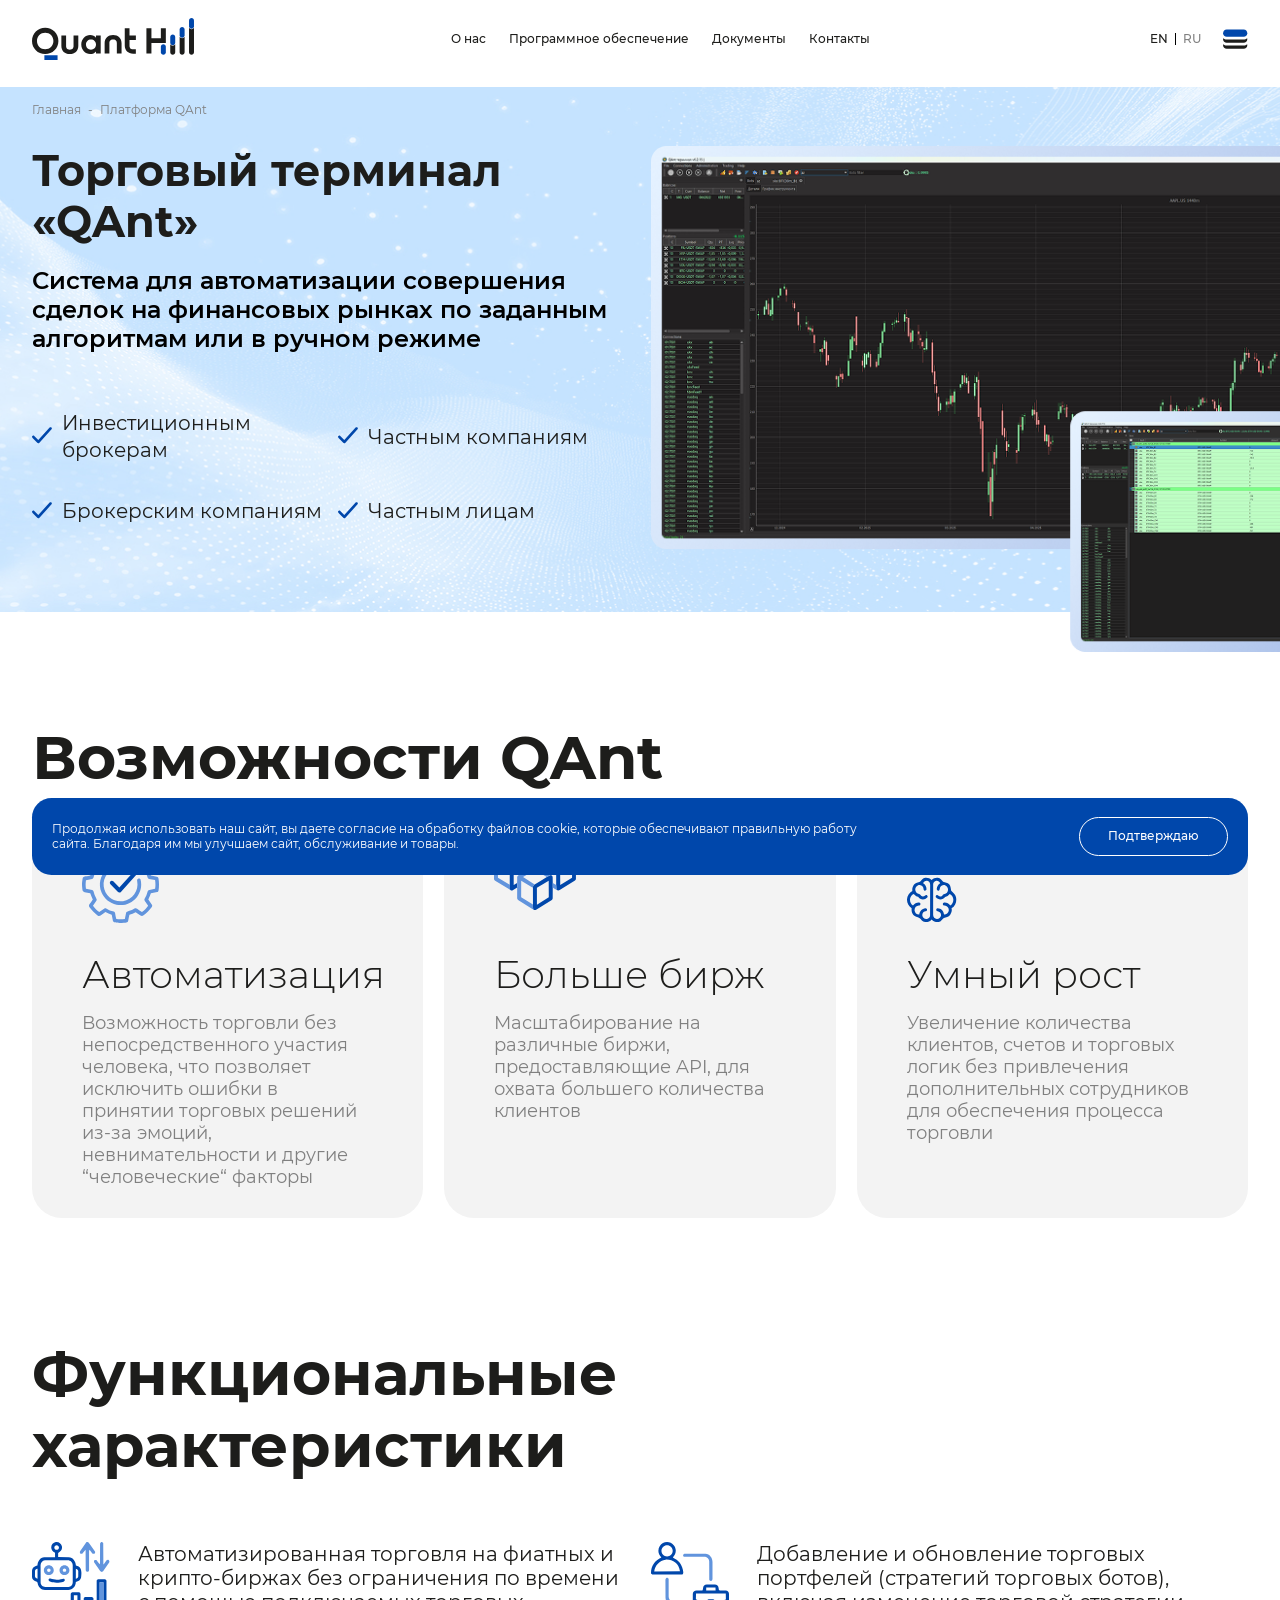
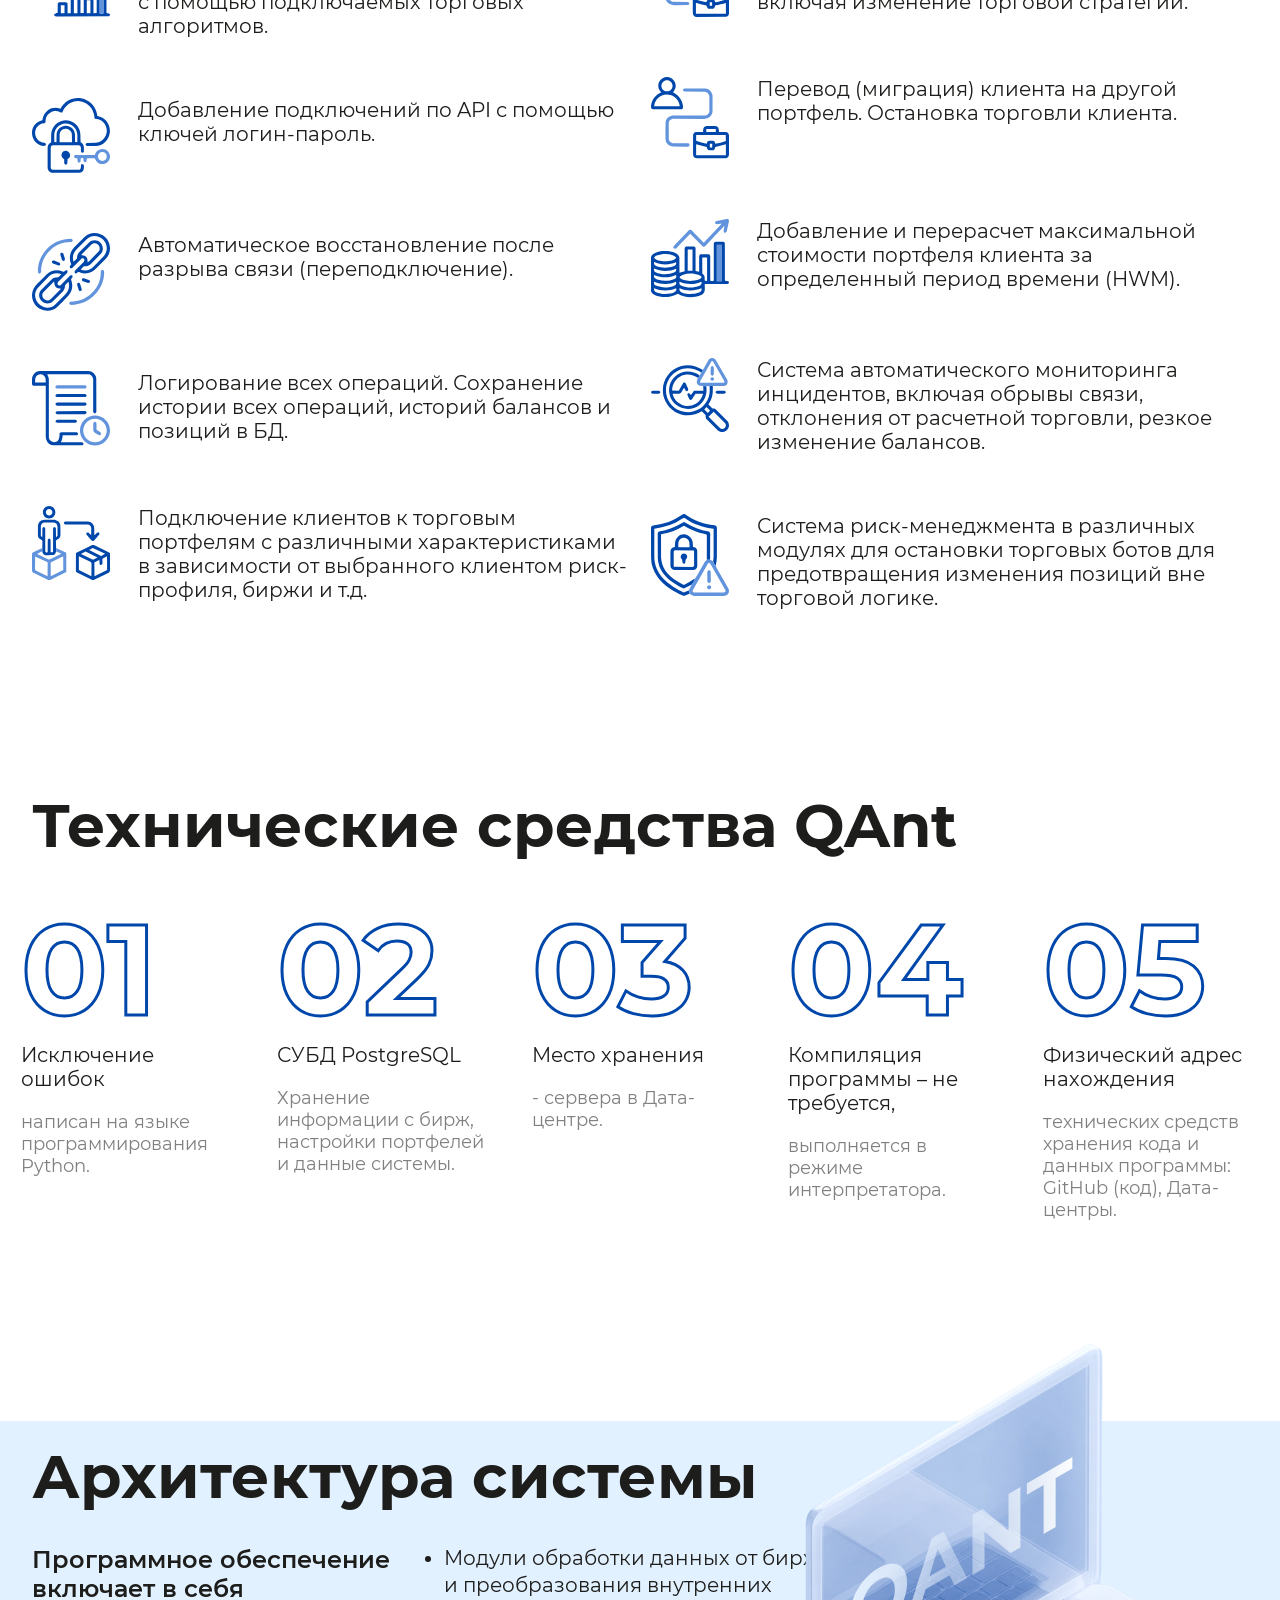
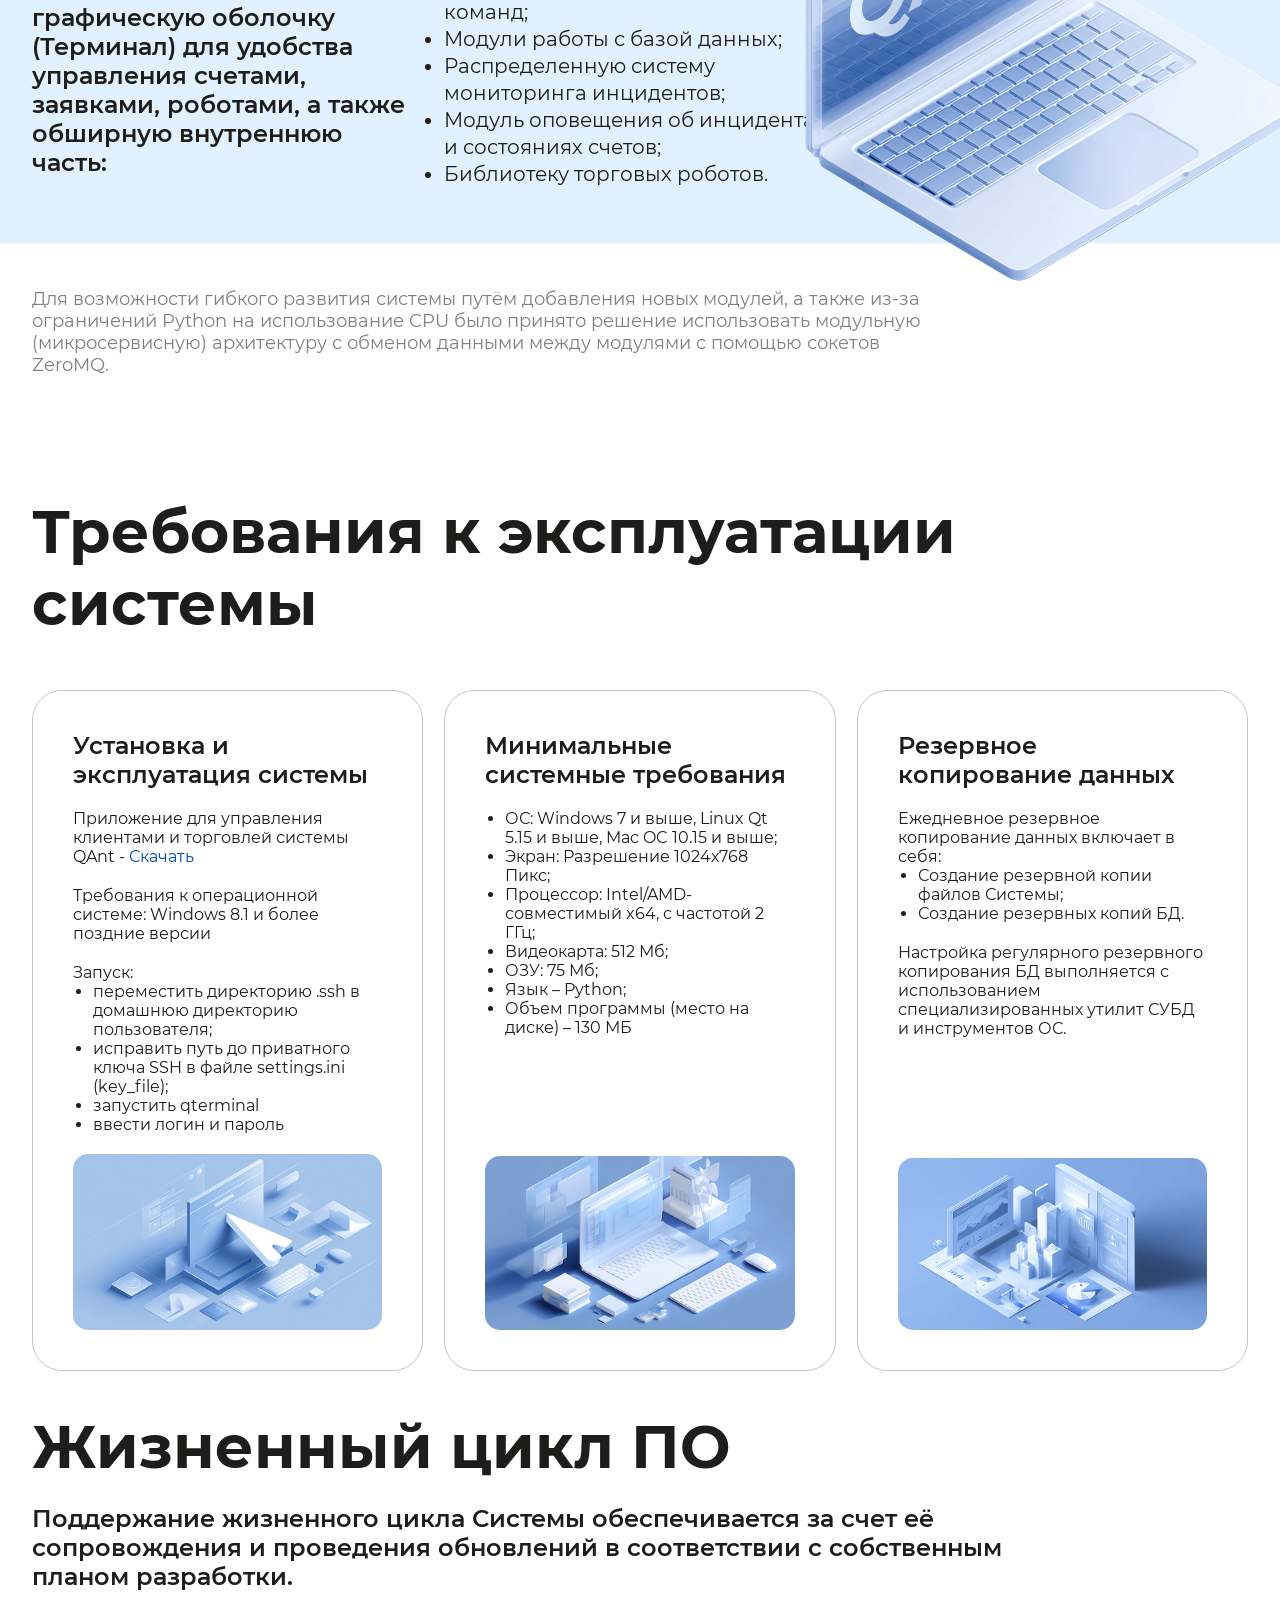
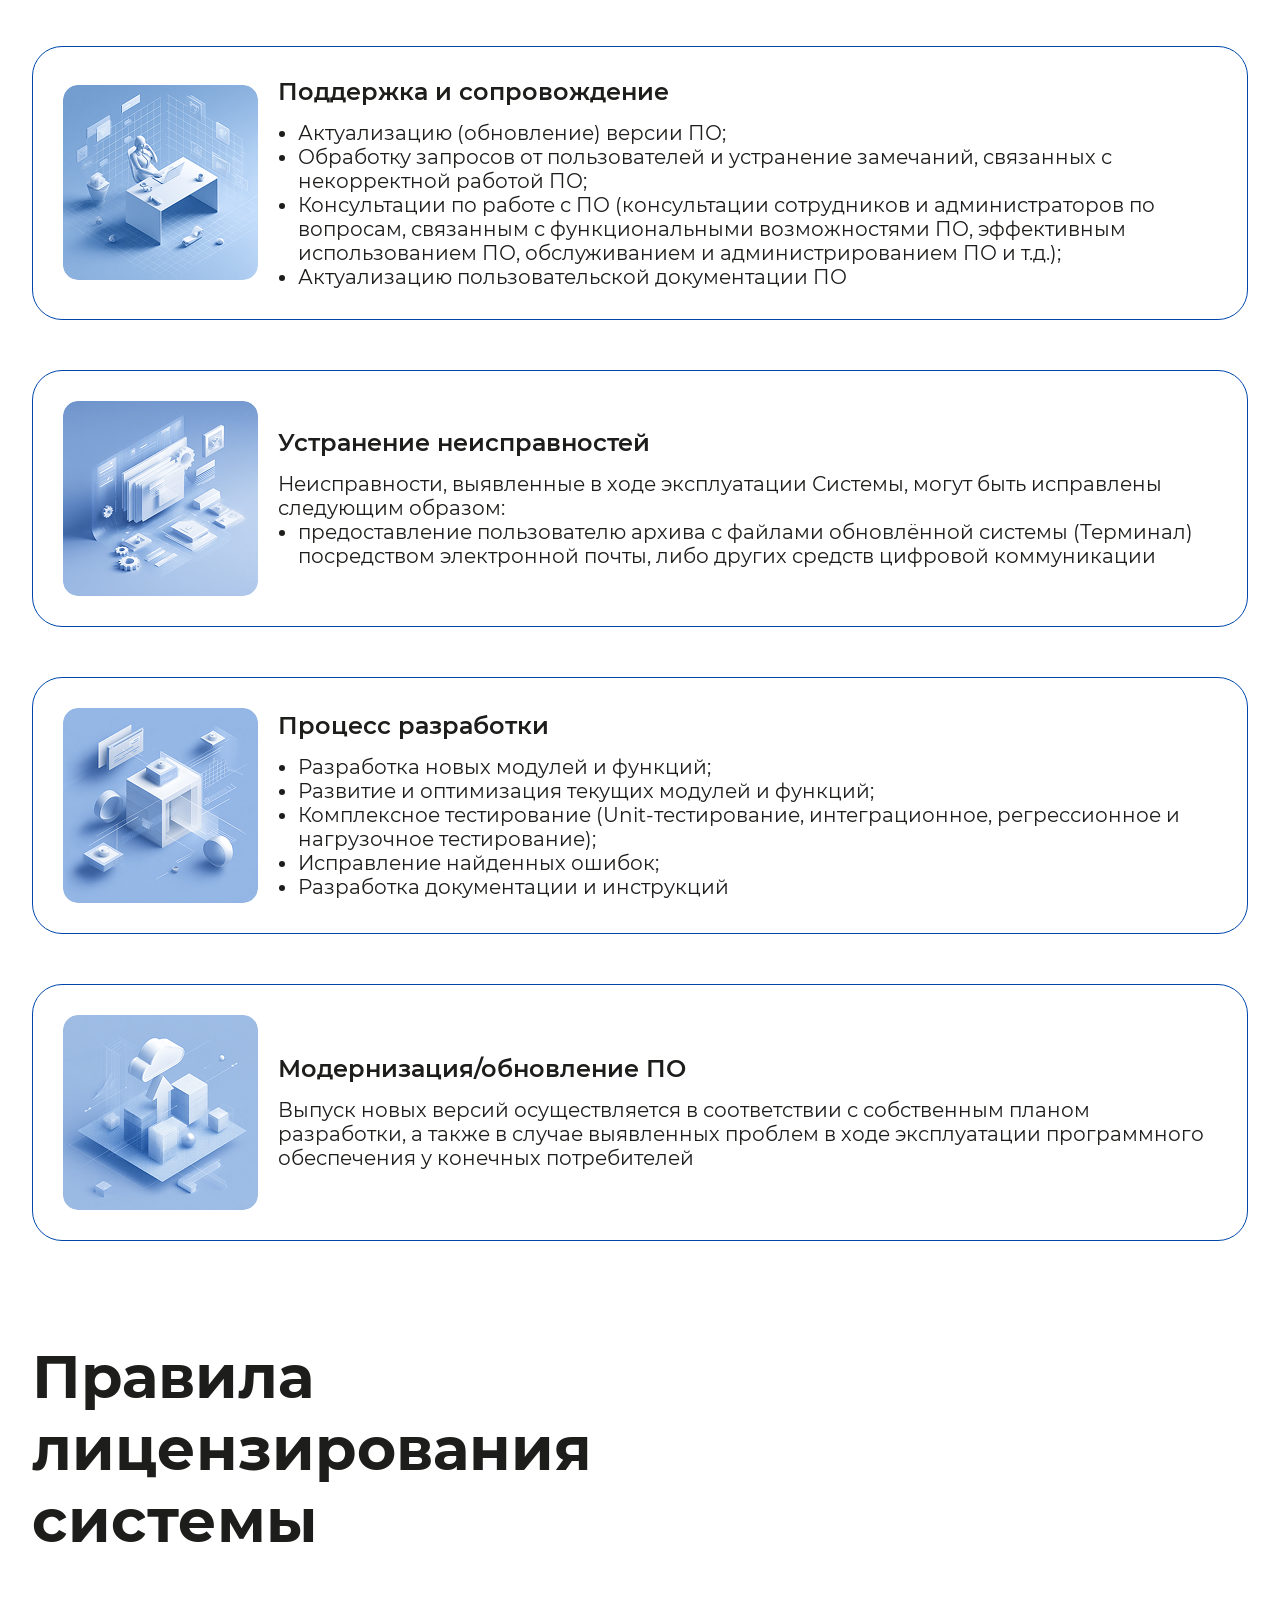
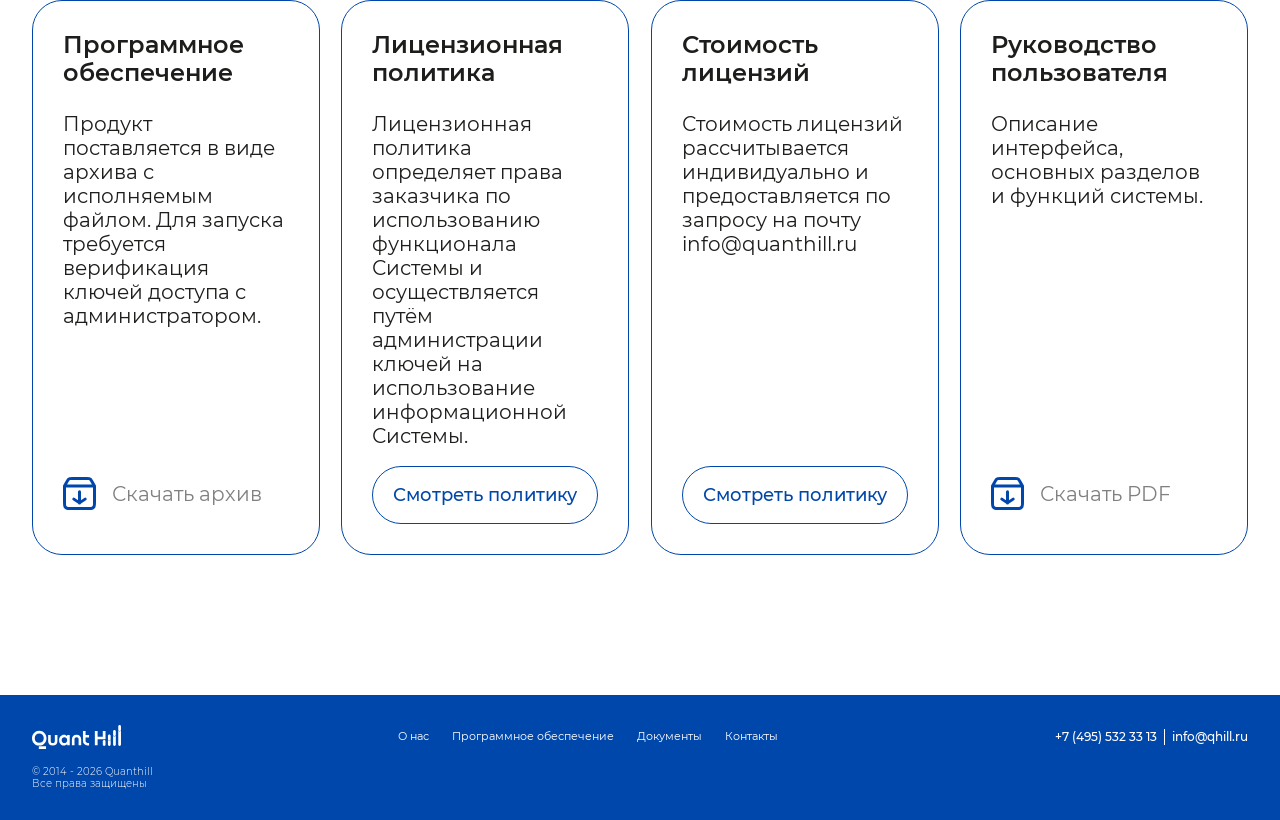
==== commit 35c2ba58: "+ 4 section" ====
--- a/ru/QuantHill.html
+++ b/ru/QuantHill.html
@@ -887,42 +887,281 @@
 			</div>
 		</section>
 
-
-		<!-- infrastructure -->
-		<section class="infrastructure">
+		<section class="infrastructure system-architecture">
+			<div class="system-architecture-wrapper w-100">
+				<div class="container">
+					<div class="row position-relative">
+						<div class="col-12 col-lg-8">
+							<h2 class="section-title-h2">Архитектура системы</h2>
+
+							<div class="row">
+								<div class="col-12 col-lg-6">
+									<h3>Программное обеспечение включает в себя графическую оболочку (Терминал) для
+										удобства
+										управления счетами, заявками, роботами, а также обширную внутреннюю часть:</h3>
+								</div>
+								<div class="col-12 col-lg-6">
+									<div class="infrastructure__text">
+										<ul class="list-dots">
+											<li>Модули обработки данных от бирж и преобразования внутренних команд;</li>
+											<li>Модули работы с базой данных;</li>
+											<li>Распределенную систему мониторинга инцидентов;</li>
+											<li>Модуль оповещения об инцидентах и состояниях счетов;</li>
+											<li>Библиотеку торговых роботов.</li>
+										</ul>
+									</div>
+								</div>
+							</div>
+						</div>
+						<div class="col-12 col-lg-4">
+							<div class="infrastructure__image">
+								<img src="../wp-content/themes/qh/img/quanthill/qant-img.png" alt="photo">
+							</div>
+						</div>
+					</div>
+				</div>
+			</div>
 			<div class="container">
-				<div class="row infrastructure__block position-relative">
+				<div class="row">
+					<div class="col-12 col-lg-8 col-xl-9">
+						<div class="system-architecture__description">
+							<p>Для возможности гибкого развития системы путём добавления новых модулей, а также из-за
+								ограничений Python на использование CPU было принято решение использовать модульную
+								(микросервисную) архитектуру с обменом данными между модулями с помощью сокетов ZeroMQ.
+							</p>
+						</div>
+					</div>
+				</div>
+			</div>
+		</section>
+
+		<section class="requirements-system">
+			<div class="container">
+				<div class="row">
+					<div class="col-12">
+						<h2 class="section-title-h2">Требования к эксплуатации системы</h2>
+					</div>
+				</div>
+
+				<div class="row">
+					<div class="col-12 col-md-4 mb-40">
+						<div class="requirements-system-card">
+							<div class="requirements-system-card__body">
+								<h3>Установка и эксплуатация системы</h3>
+								<div class="box-text">
+									<p>Приложение для управления клиентами и торговлей системы QAnt - <a href="#"
+											target="_blank" class="d-inline color-blue">Скачать</a>
+
+									</p>
+									<p>Требования к операционной
+										системе: Windows 8.1 и более поздние версии</p>
+									<p>Запуск:</p>
+									<ul class="list-dots">
+										<li>переместить директорию .ssh в домашнюю директорию пользователя;</li>
+										<li>исправить путь до приватного ключа SSH в файле settings.ini (key_file);</li>
+										<li>запустить qterminal</li>
+										<li>ввести логин и пароль</li>
+									</ul>
+								</div>
+							</div>
+							<div class="requirements-system-card__img"><img
+									src="../wp-content/themes/qh/img/quanthill/requirements-img1.jpg" alt=""></div>
+						</div>
+					</div>
+					<div class="col-12 col-md-4 mb-40">
+						<div class="requirements-system-card">
+							<div class="requirements-system-card__body">
+								<h3>Минимальные системные требования</h3>
+								<div class="box-text">
+									<ul class="list-dots">
+										<li>ОС: Windows 7 и выше, Linux Qt 5.15 и выше, Mac OC 10.15 и выше;</li>
+										<li>Экран: Разрешение 1024х768 Пикс;</li>
+										<li>Процессор: Intel/AMD-совместимый x64, с частотой 2 ГГц;</li>
+										<li>Видеокарта: 512 Мб;</li>
+										<li>ОЗУ: 75 Мб;</li>
+										<li>Язык – Python;</li>
+										<li>Объем программы (место на диске) – 130 МБ</li>
+									</ul>
+								</div>
+							</div>
+							<div class="requirements-system-card__img"><img
+									src="../wp-content/themes/qh/img/quanthill/requirements-img2.jpg" alt=""></div>
+						</div>
+					</div>
+					<div class="col-12 col-md-4 mb-40">
+						<div class="requirements-system-card">
+							<div class="requirements-system-card__body">
+								<h3>Резервное копирование данных</h3>
+								<div class="box-text">
+									<p>Ежедневное резервное копирование данных включает в себя:
+									</p>
+									<ul class="list-dots">
+										<li>Создание резервной копии файлов Системы;</li>
+										<li>Создание резервных копий БД.</li>
+									</ul>
+									<p>Настройка регулярного резервного копирования БД выполняется с использованием
+										специализированных утилит СУБД и инструментов ОС.</p>
+								</div>
+							</div>
+							<div class="requirements-system-card__img"><img
+									src="../wp-content/themes/qh/img/quanthill/requirements-img3.jpg" alt=""></div>
+						</div>
+					</div>
+				</div>
+			</div>
+		</section>
+
+		<section class="softwsre-cycle">
+			<div class="container">
+				<div class="row">
+					<div class="col-12 col-lg-9 col-xl-10">
+						<h2 class="section-title-h2 mb-4">Жизненный цикл ПО</h2>
+						<h3 class="softwsre-cycle__subtitle">Поддержание жизненного цикла Системы обеспечивается за счет
+							её сопровождения и проведения
+							обновлений в соответствии с собственным планом разработки.</h3>
+					</div>
+				</div>
+
+				<div class="row">
+					<div class="col-12">
+						<div class="softwsre-cycle-card">
+							<div class="softwsre-cycle-card__img"><img
+									src="../wp-content/themes/qh/img/quanthill/cycle-img1.jpg" alt=""></div>
+							<div class="softwsre-cycle-card__body">
+								<h4>Поддержка и сопровождение</h4>
+								<div class="box-text">
+									<ul class="list-dots">
+										<li>Актуализацию (обновление) версии ПО;</li>
+										<li>Обработку запросов от пользователей и устранение замечаний, связанных с
+											некорректной работой ПО;</li>
+										<li>Консультации по работе с ПО (консультации сотрудников и администраторов по
+											вопросам, связанным с функциональными возможностями ПО, эффективным
+											использованием ПО, обслуживанием и администрированием ПО и т.д.);</li>
+										<li>Актуализацию пользовательской документации ПО</li>
+									</ul>
+								</div>
+							</div>
+						</div>
+						<div class="softwsre-cycle-card">
+							<div class="softwsre-cycle-card__img"><img
+									src="../wp-content/themes/qh/img/quanthill/cycle-img2.jpg" alt=""></div>
+							<div class="softwsre-cycle-card__body">
+								<h4>Устранение неисправностей</h4>
+								<div class="box-text">
+									<p>Неисправности, выявленные в ходе эксплуатации Системы, могут быть исправлены
+										следующим образом:
+									</p>
+									<ul class="list-dots">
+										<li>предоставление пользователю архива с файлами обновлённой системы (Терминал)
+											посредством электронной почты, либо других средств цифровой коммуникации
+										</li>
+									</ul>
+								</div>
+							</div>
+						</div>
+						<div class="softwsre-cycle-card">
+							<div class="softwsre-cycle-card__img"><img
+									src="../wp-content/themes/qh/img/quanthill/cycle-img3.jpg" alt=""></div>
+							<div class="softwsre-cycle-card__body">
+								<h4>Процесс разработки</h4>
+								<div class="box-text">
+									<ul class="list-dots">
+										<li>Разработка новых модулей и функций;</li>
+										<li>Развитие и оптимизация текущих модулей и функций;</li>
+										<li>Комплексное тестирование (Unit-тестирование, интеграционное, регрессионное и
+											нагрузочное тестирование);</li>
+										<li>Исправление найденных ошибок;</li>
+										<li>Разработка документации и инструкций</li>
+									</ul>
+								</div>
+							</div>
+						</div>
+						<div class="softwsre-cycle-card">
+							<div class="softwsre-cycle-card__img"><img
+									src="../wp-content/themes/qh/img/quanthill/cycle-img4.jpg" alt=""></div>
+							<div class="softwsre-cycle-card__body">
+								<h4>Модернизация/обновление ПО</h4>
+								<div class="box-text">
+									<p>Выпуск новых версий осуществляется в соответствии с собственным планом
+										разработки, а также в случае выявленных проблем в ходе эксплуатации программного
+										обеспечения у конечных потребителей</p>
+								</div>
+							</div>
+						</div>
+
+					</div>
+				</div>
+			</div>
+		</section>
+
+		<section class="system-licensing">
+			<div class="container">
+				<div class="row">
 					<div class="col-12 col-lg-8">
-						<h2 class="section-title-h2">Архитектура системы</h2>
-
-						<div class="row">
-							<div class="col-12 col-lg-6">
-								<h3>Программное обеспечение включает в себя графическую оболочку (Терминал) для удобства
-									управления счетами, заявками, роботами, а также обширную внутреннюю часть:</h3>
-							</div>
-							<div class="col-12 col-lg-6">
-								<div class="infrastructure__text sub text mt-3 text-center text-sm-start">
-									<ul class="list-dots">
-										<li>Модули обработки данных от бирж и преобразования внутренних команд;</li>
-										<li>Модули работы с базой данных;</li>
-										<li>Распределенную систему мониторинга инцидентов;</li>
-										<li>Модуль оповещения об инцидентах и состояниях счетов;</li>
-										<li>Библиотеку торговых роботов.</li>
-									</ul>
-								</div>
-							</div>
-						</div>
-					</div>
-					<div class="col-12 col-lg-4">
-						<div class="infrastructure__image">
-							<img src="../wp-content/themes/qh/img/quanthill/qant-img.png" alt="photo">
+						<h2 class="section-title-h2 mb-5">Правила лицензирования системы</h2>
+					</div>
+				</div>
+
+				<div class="row">
+					<div class="col-12 col-md-6 col-lg-3 mb-40">
+						<div class="system-licensing-card">
+							<div class="system-licensing-card__body">
+								<h3>Программное обеспечение</h3>
+								<div class="box-text">
+									<p>Продукт поставляется в виде архива с исполняемым файлом. Для запуска требуется верификация ключей доступа с администратором.</p>
+								</div>
+							</div>
+							<div class="system-licensing-card__footer">
+								<a href="#" class="link-download" download="#"><img
+										src="../wp-content/themes/qh/img/quanthill/download-icon.svg"
+										alt=""><span>Скачать архив</span></a>
+							</div>
+						</div>
+					</div>
+					<div class="col-12 col-md-6 col-lg-3 mb-40">
+						<div class="system-licensing-card">
+							<div class="system-licensing-card__body">
+								<h3>Лицензионная политика</h3>
+								<div class="box-text">
+									<p>Лицензионная политика определяет права заказчика по использованию функционала Системы и осуществляется путём администрации ключей на использование информационной Системы.</p>
+								</div>
+							</div>
+							<div class="system-licensing-card__footer">
+								<a href="#" class="btn btn-border-accent w-100" target="_blank">Смотреть политику</a>
+							</div>
+						</div>
+					</div>
+					<div class="col-12 col-md-6 col-lg-3 mb-40">
+						<div class="system-licensing-card">
+							<div class="system-licensing-card__body">
+								<h3>Стоимость лицензий</h3>
+								<div class="box-text">
+									<p>Стоимость лицензий рассчитывается индивидуально и предоставляется по запросу на почту info@quanthill.ru</p>
+								</div>
+							</div>
+							<div class="system-licensing-card__footer">
+								<a href="#" class="btn btn-border-accent w-100" target="_blank">Смотреть политику</a>
+							</div>
+						</div>
+					</div>
+					<div class="col-12 col-md-6 col-lg-3 mb-40">
+						<div class="system-licensing-card">
+							<div class="system-licensing-card__body">
+								<h3>Руководство пользователя</h3>
+								<div class="box-text">
+									<p>Описание интерфейса, основных разделов и функций системы.</p>
+								</div>
+							</div>
+							<div class="system-licensing-card__footer">
+								<a href="#" class="link-download" download="#"><img
+										src="../wp-content/themes/qh/img/quanthill/download-icon.svg"
+										alt=""><span>Скачать PDF</span></a>
+							</div>
 						</div>
 					</div>
 				</div>
 			</div>
 		</section>
-
-
 
 
 	</main>
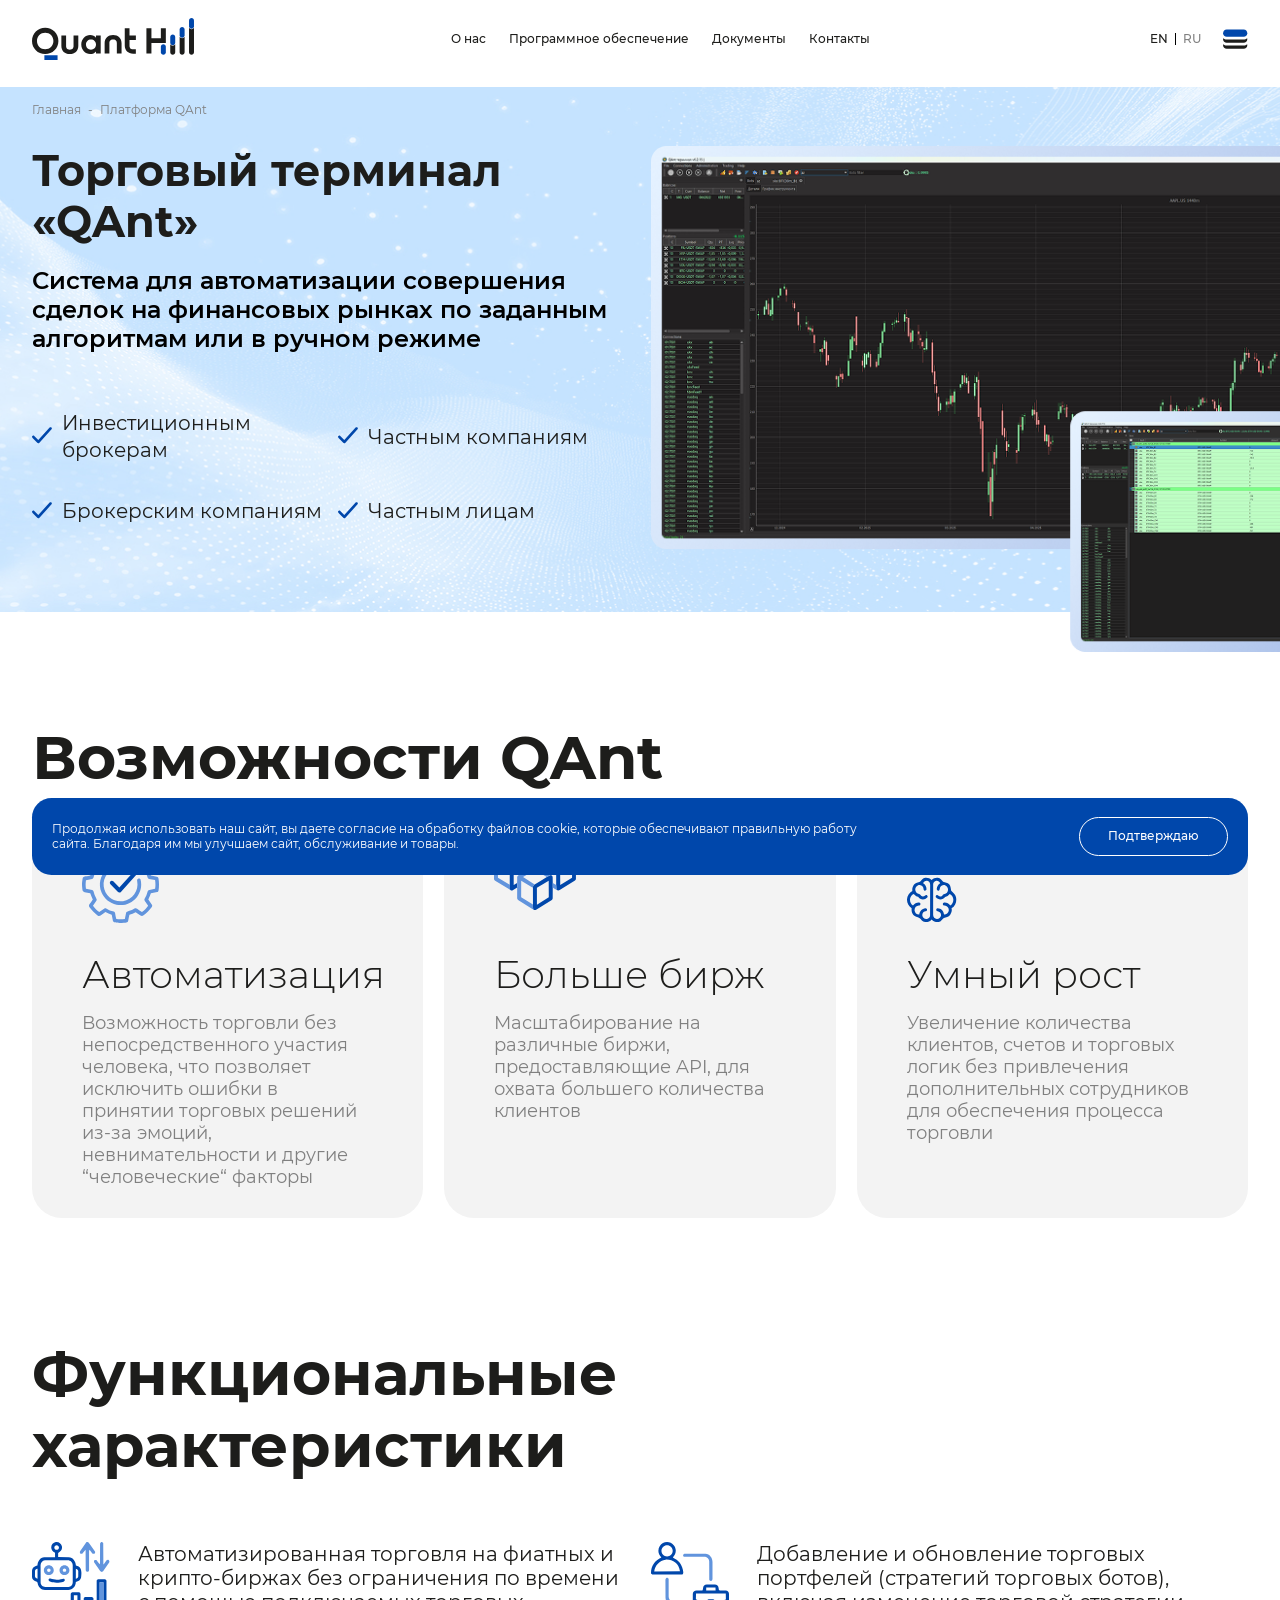
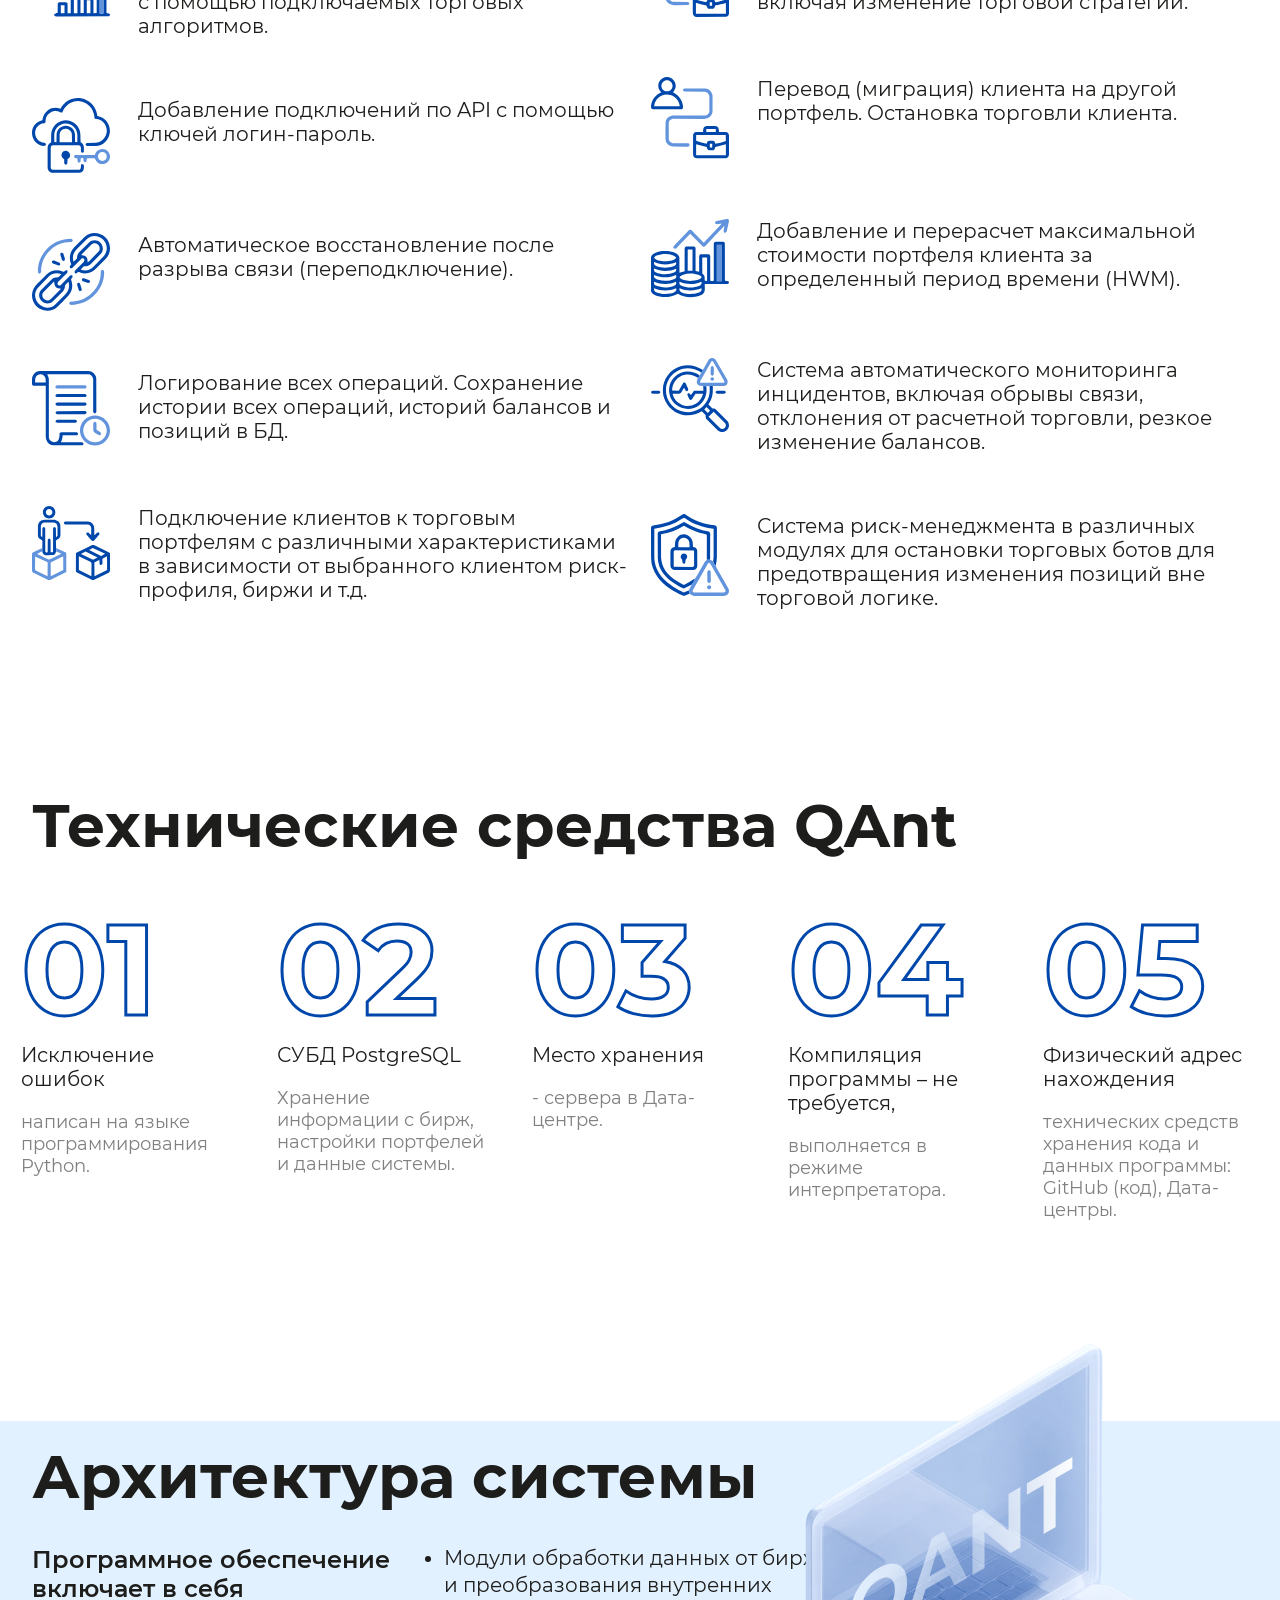
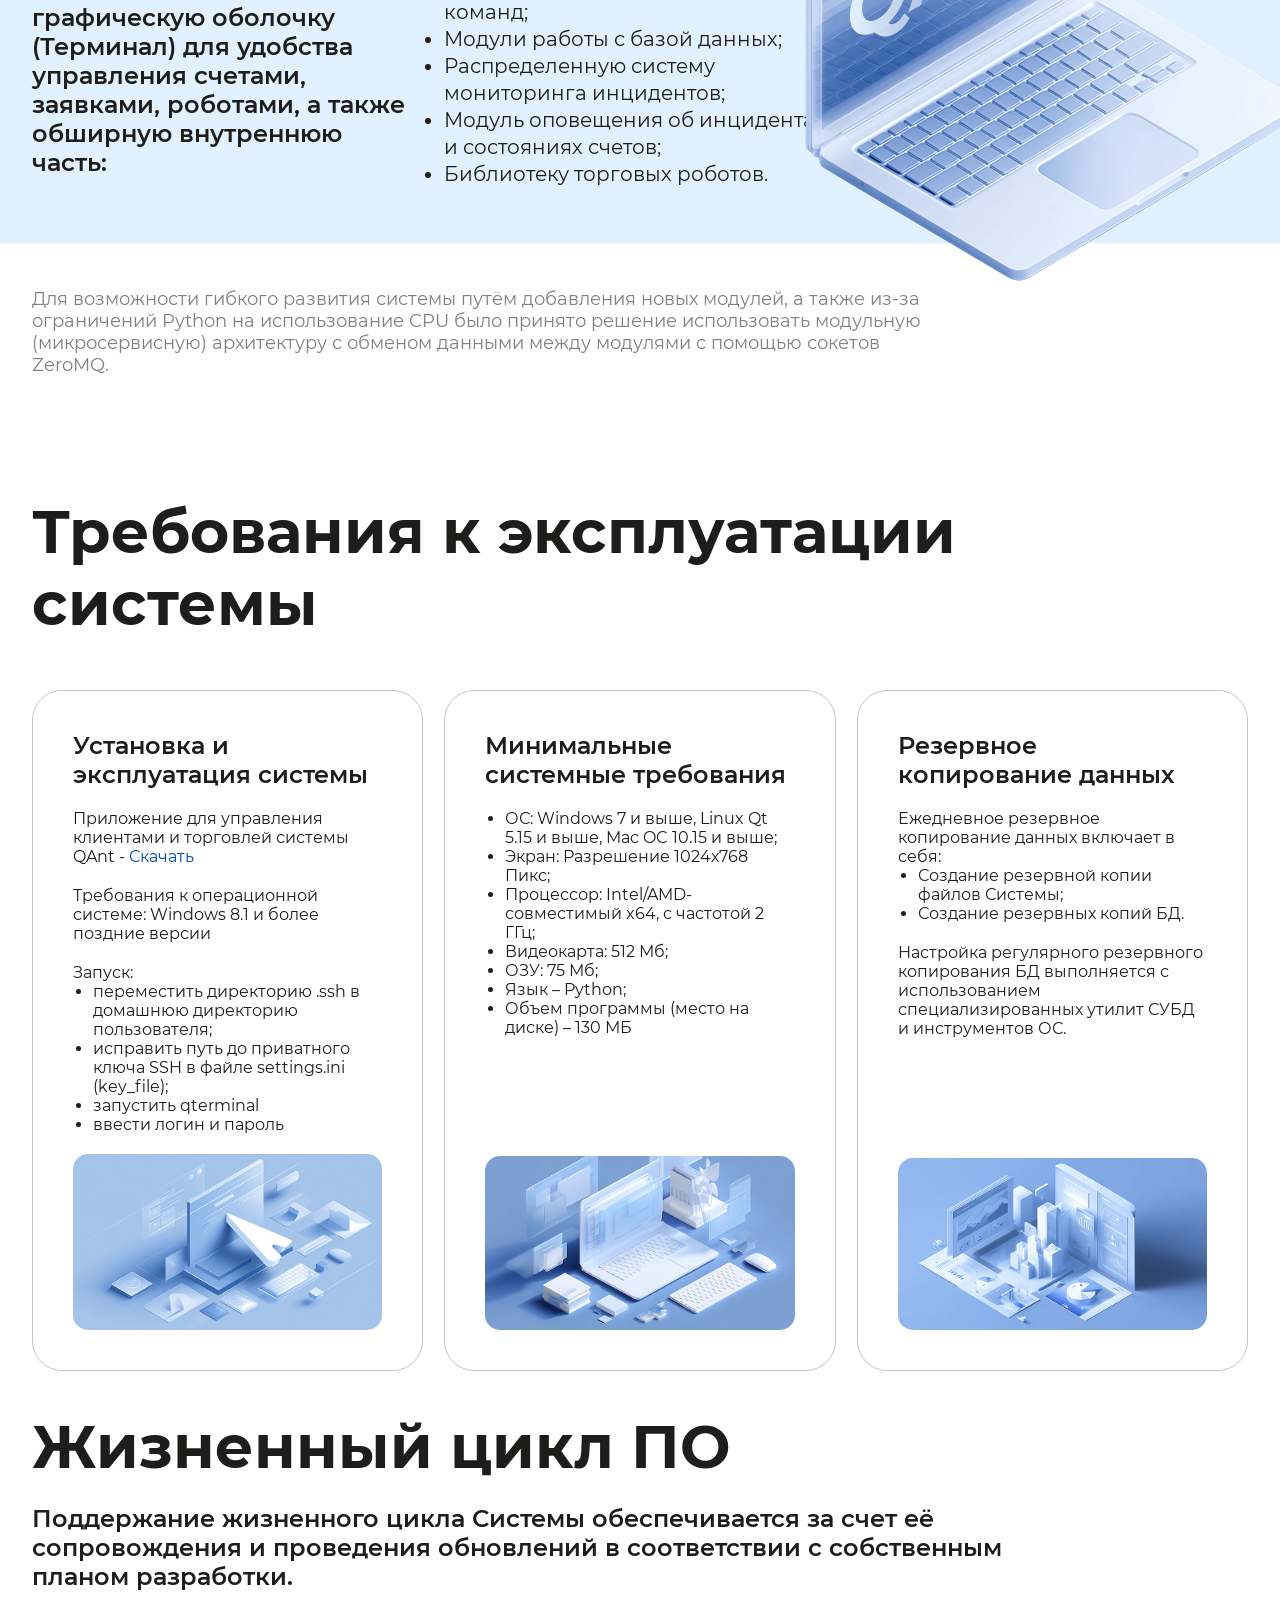
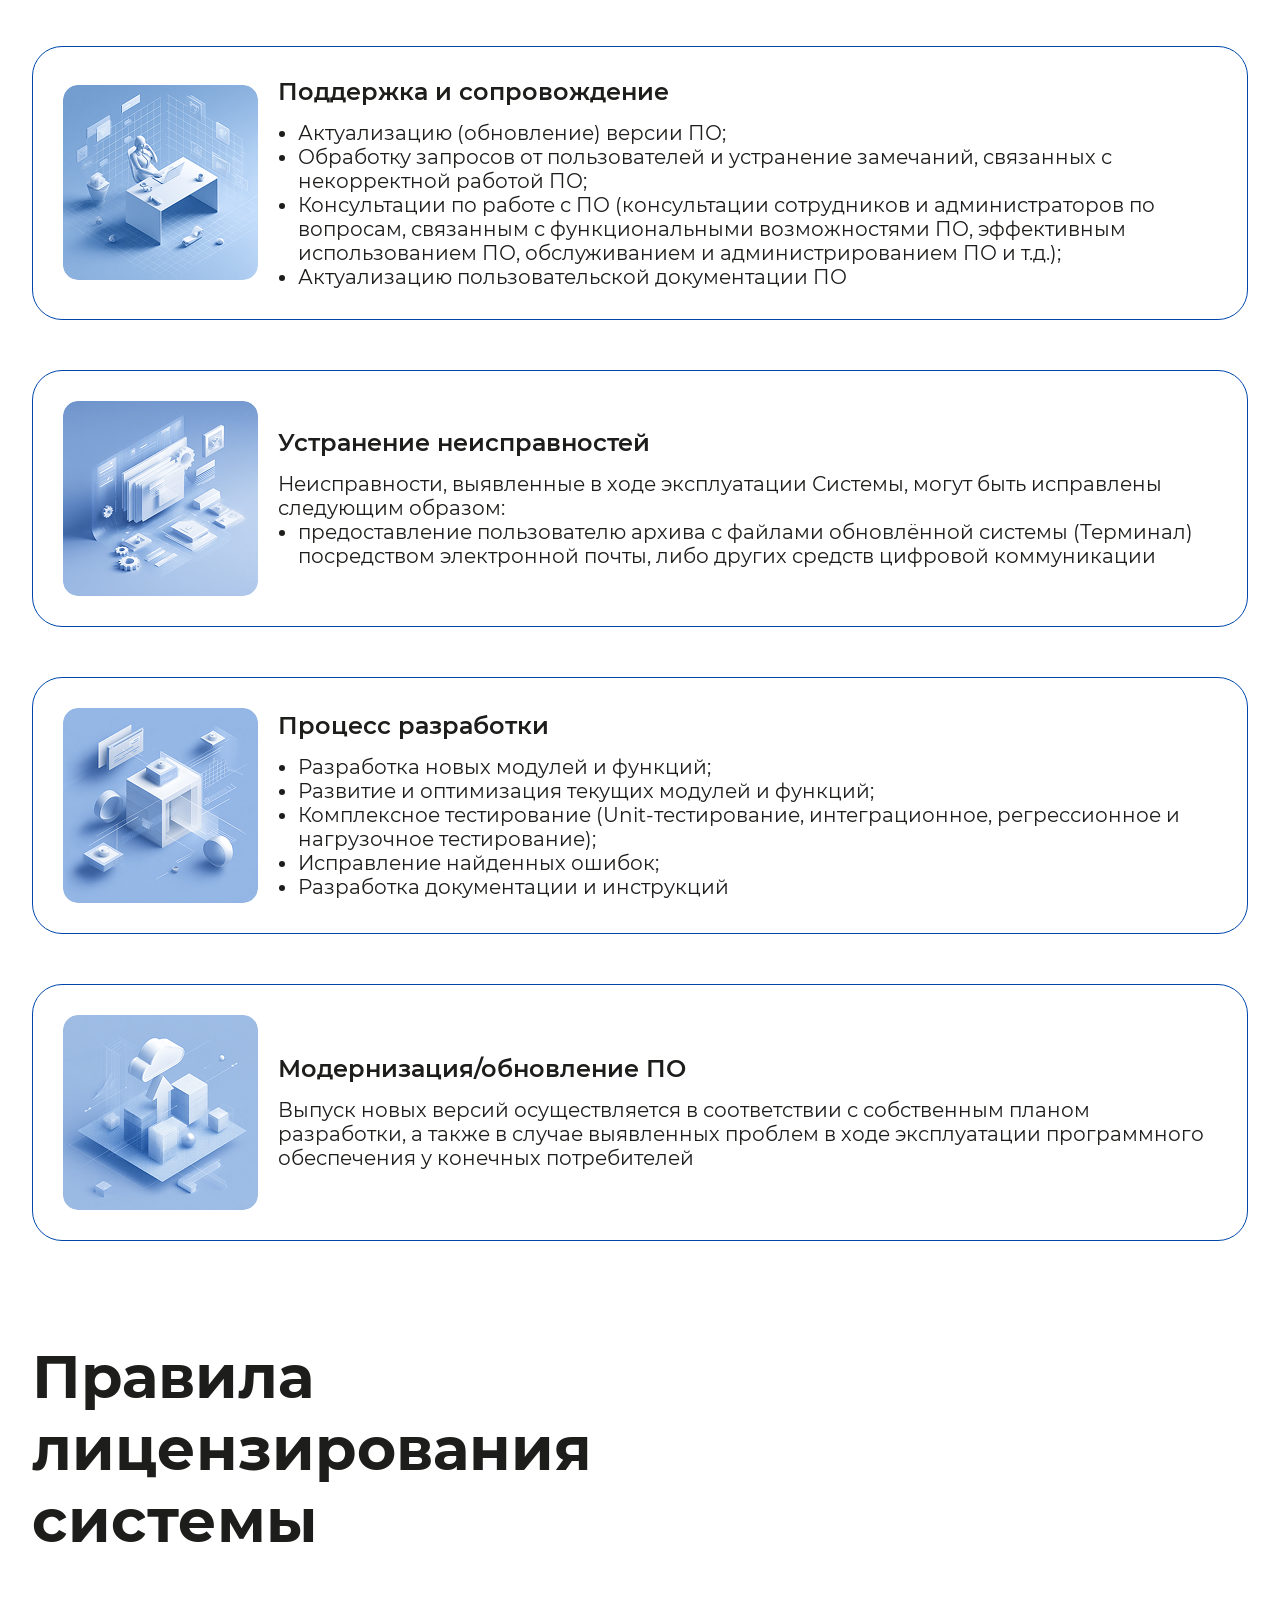
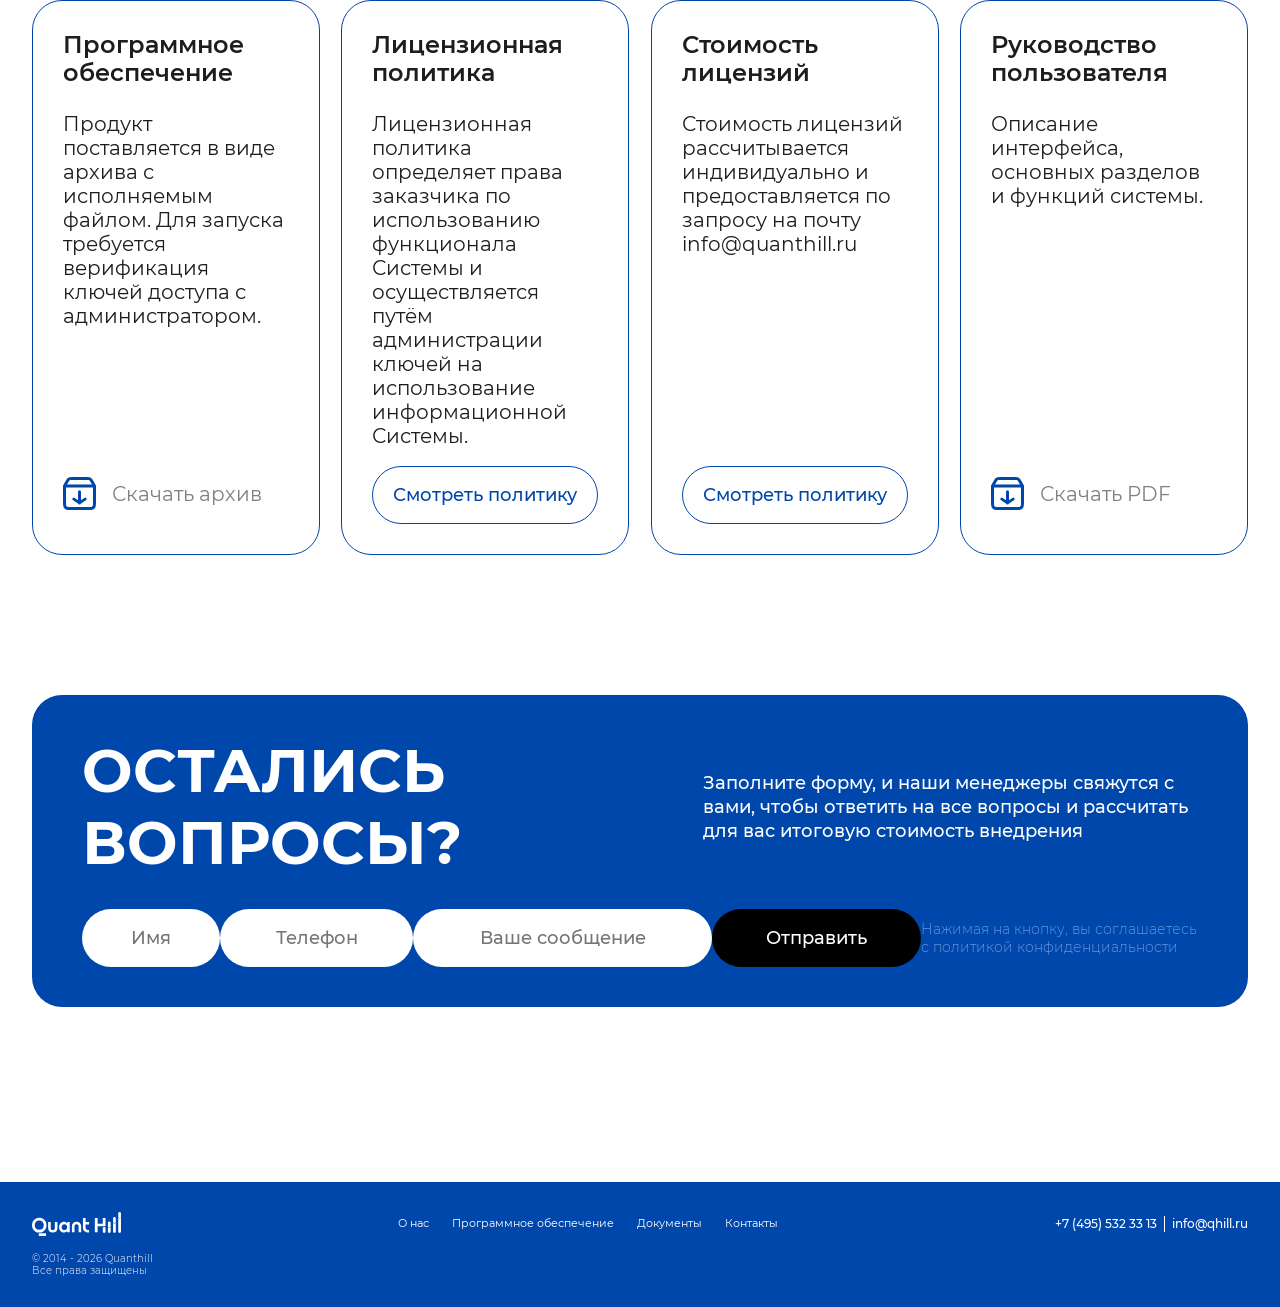
==== commit a97521f6: "callback section" ====
--- a/ru/QuantHill.html
+++ b/ru/QuantHill.html
@@ -1108,7 +1108,8 @@
 							<div class="system-licensing-card__body">
 								<h3>Программное обеспечение</h3>
 								<div class="box-text">
-									<p>Продукт поставляется в виде архива с исполняемым файлом. Для запуска требуется верификация ключей доступа с администратором.</p>
+									<p>Продукт поставляется в виде архива с исполняемым файлом. Для запуска требуется
+										верификация ключей доступа с администратором.</p>
 								</div>
 							</div>
 							<div class="system-licensing-card__footer">
@@ -1123,7 +1124,9 @@
 							<div class="system-licensing-card__body">
 								<h3>Лицензионная политика</h3>
 								<div class="box-text">
-									<p>Лицензионная политика определяет права заказчика по использованию функционала Системы и осуществляется путём администрации ключей на использование информационной Системы.</p>
+									<p>Лицензионная политика определяет права заказчика по использованию функционала
+										Системы и осуществляется путём администрации ключей на использование
+										информационной Системы.</p>
 								</div>
 							</div>
 							<div class="system-licensing-card__footer">
@@ -1136,7 +1139,8 @@
 							<div class="system-licensing-card__body">
 								<h3>Стоимость лицензий</h3>
 								<div class="box-text">
-									<p>Стоимость лицензий рассчитывается индивидуально и предоставляется по запросу на почту info@quanthill.ru</p>
+									<p>Стоимость лицензий рассчитывается индивидуально и предоставляется по запросу на
+										почту info@quanthill.ru</p>
 								</div>
 							</div>
 							<div class="system-licensing-card__footer">
@@ -1163,6 +1167,39 @@
 			</div>
 		</section>
 
+		<div class="callback-section">
+			<div class="container">
+				<div class="row">
+					<div class="col-12">
+						<div class="callback-section-wrapper">
+							<div class="callback-section-wrapper__head">
+								<h2 class="section-title-h2">ОСТАЛИСЬ ВОПРОСЫ?</h2>
+								<div class="callback-section__subtitle">Заполните форму, и наши менеджеры свяжутся с
+									вами, чтобы ответить на все вопросы и рассчитать для вас итоговую стоимость
+									внедрения</div>
+							</div>
+							<form method="post" class="form-callback">
+								<label class="label-name">
+									<input type="text" name="name" placeholder="Имя" required
+										class="form-callback__input">
+								</label>
+								<label class="label-phone">
+									<input type="text" name="phone" placeholder="Телефон" required
+										class="form-callback__input">
+								</label>
+								<label class="label-message">
+									<input type="text" name="message" placeholder="Ваше сообщение"
+										class="form-callback__input">
+								</label>
+								<button type="submit" class="btn btn-black btn-submit">Отправить</button>
+								<div class="consent">Нажимая на кнопку, вы соглашаетесь с политикой конфиденциальности
+								</div>
+							</form>
+						</div>
+					</div>
+				</div>
+			</div>
+		</div>
 
 	</main>
 
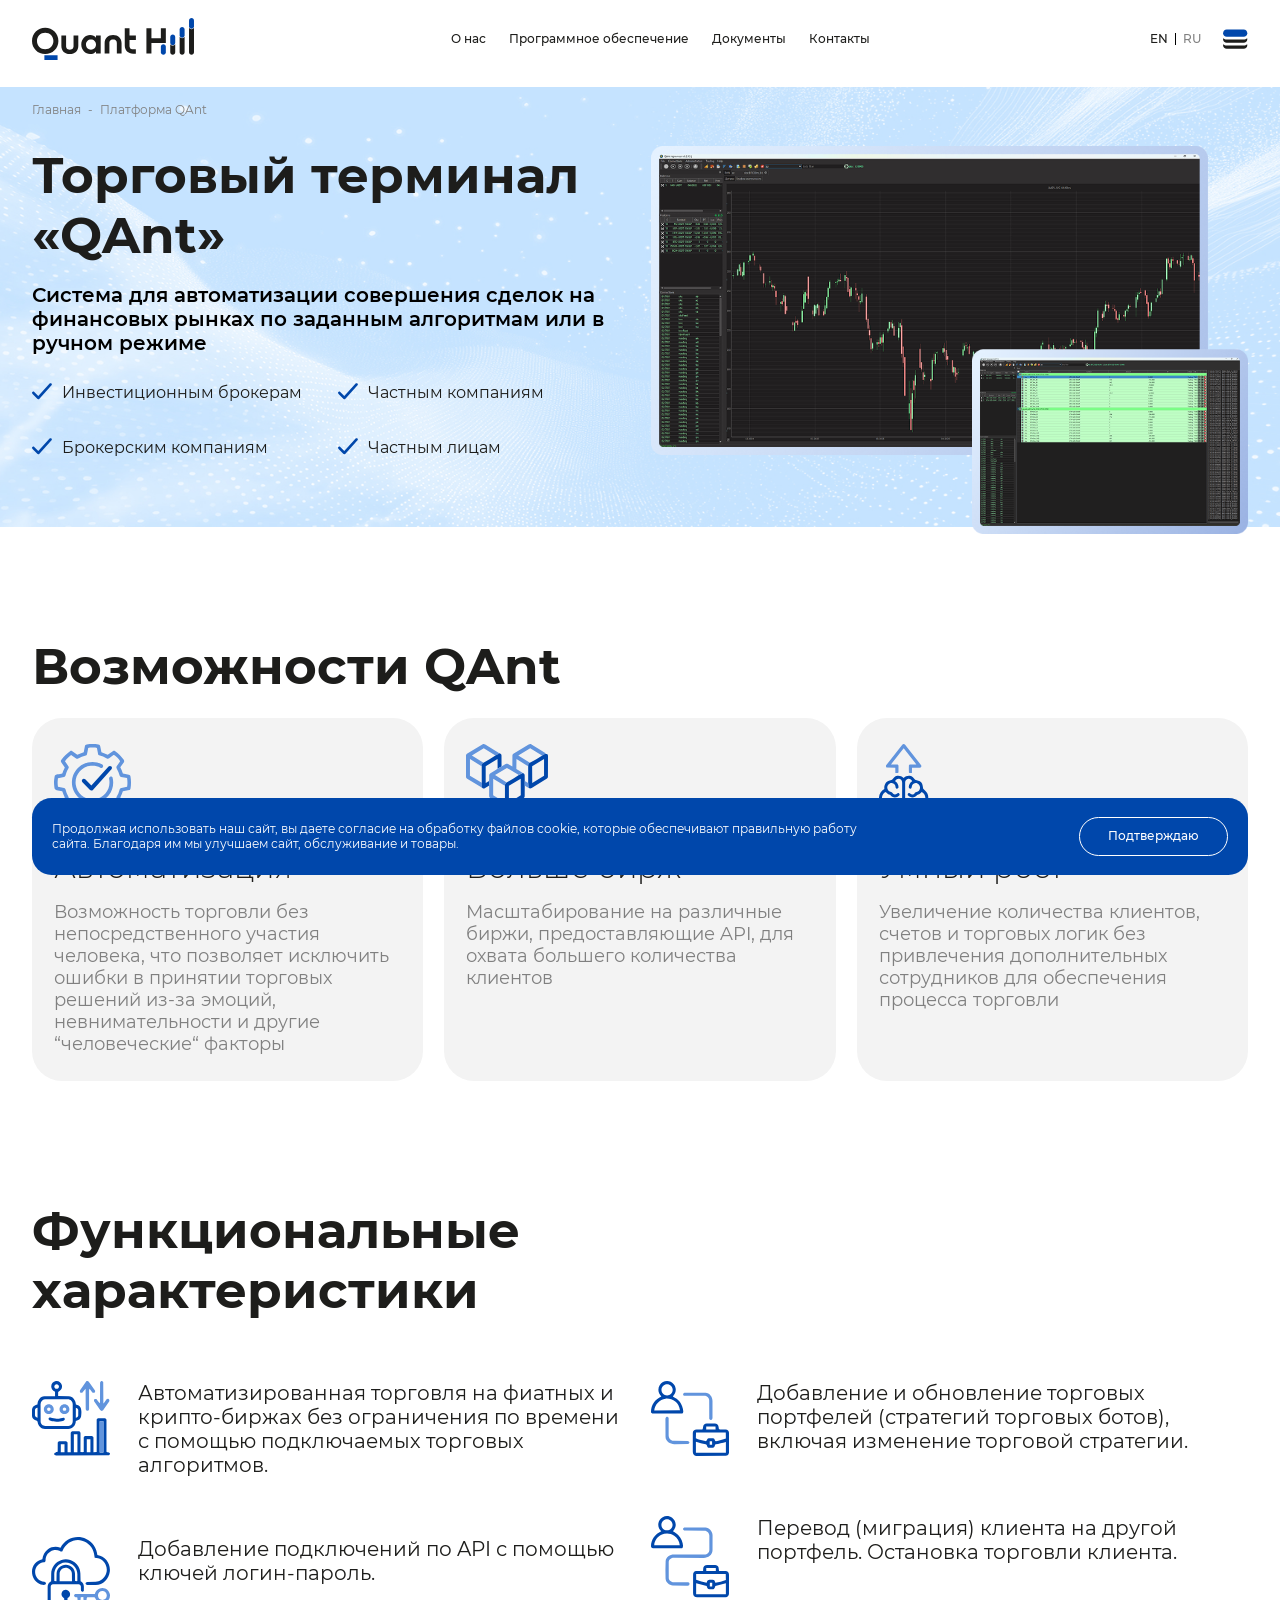
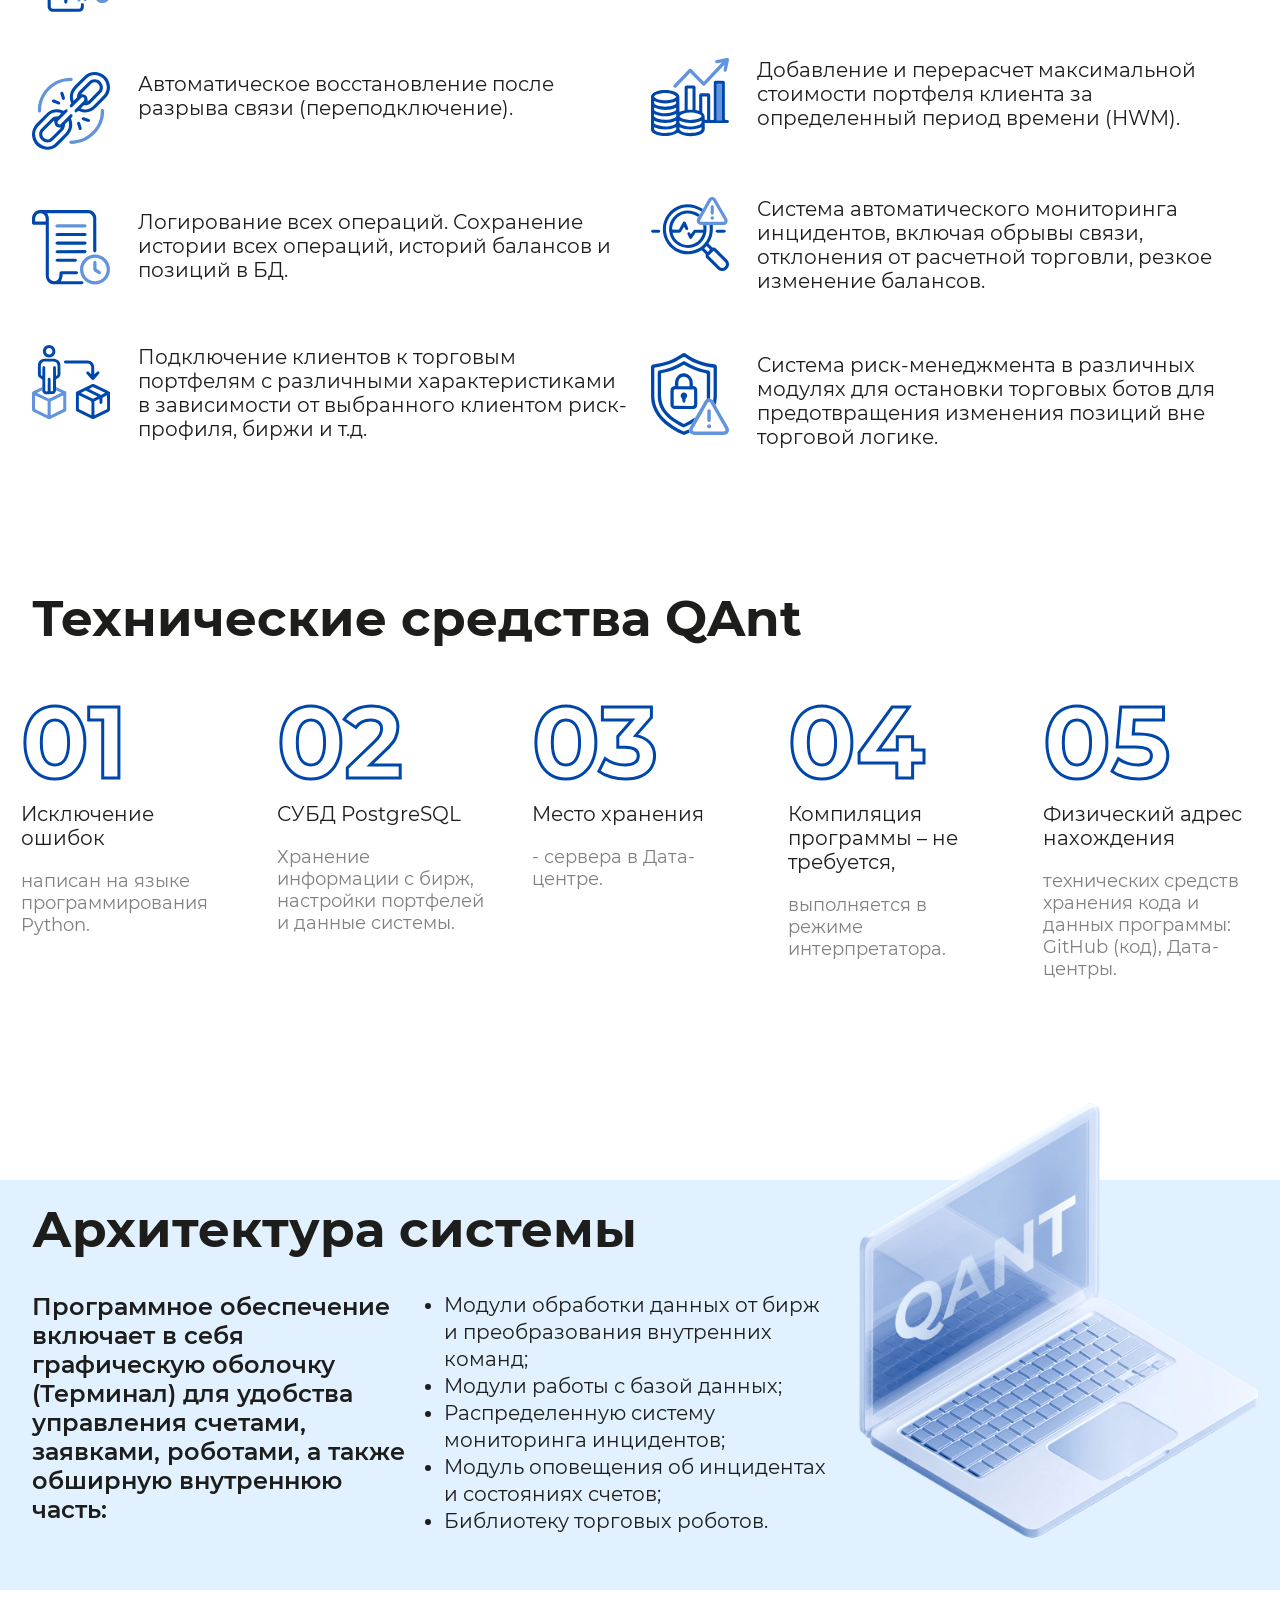
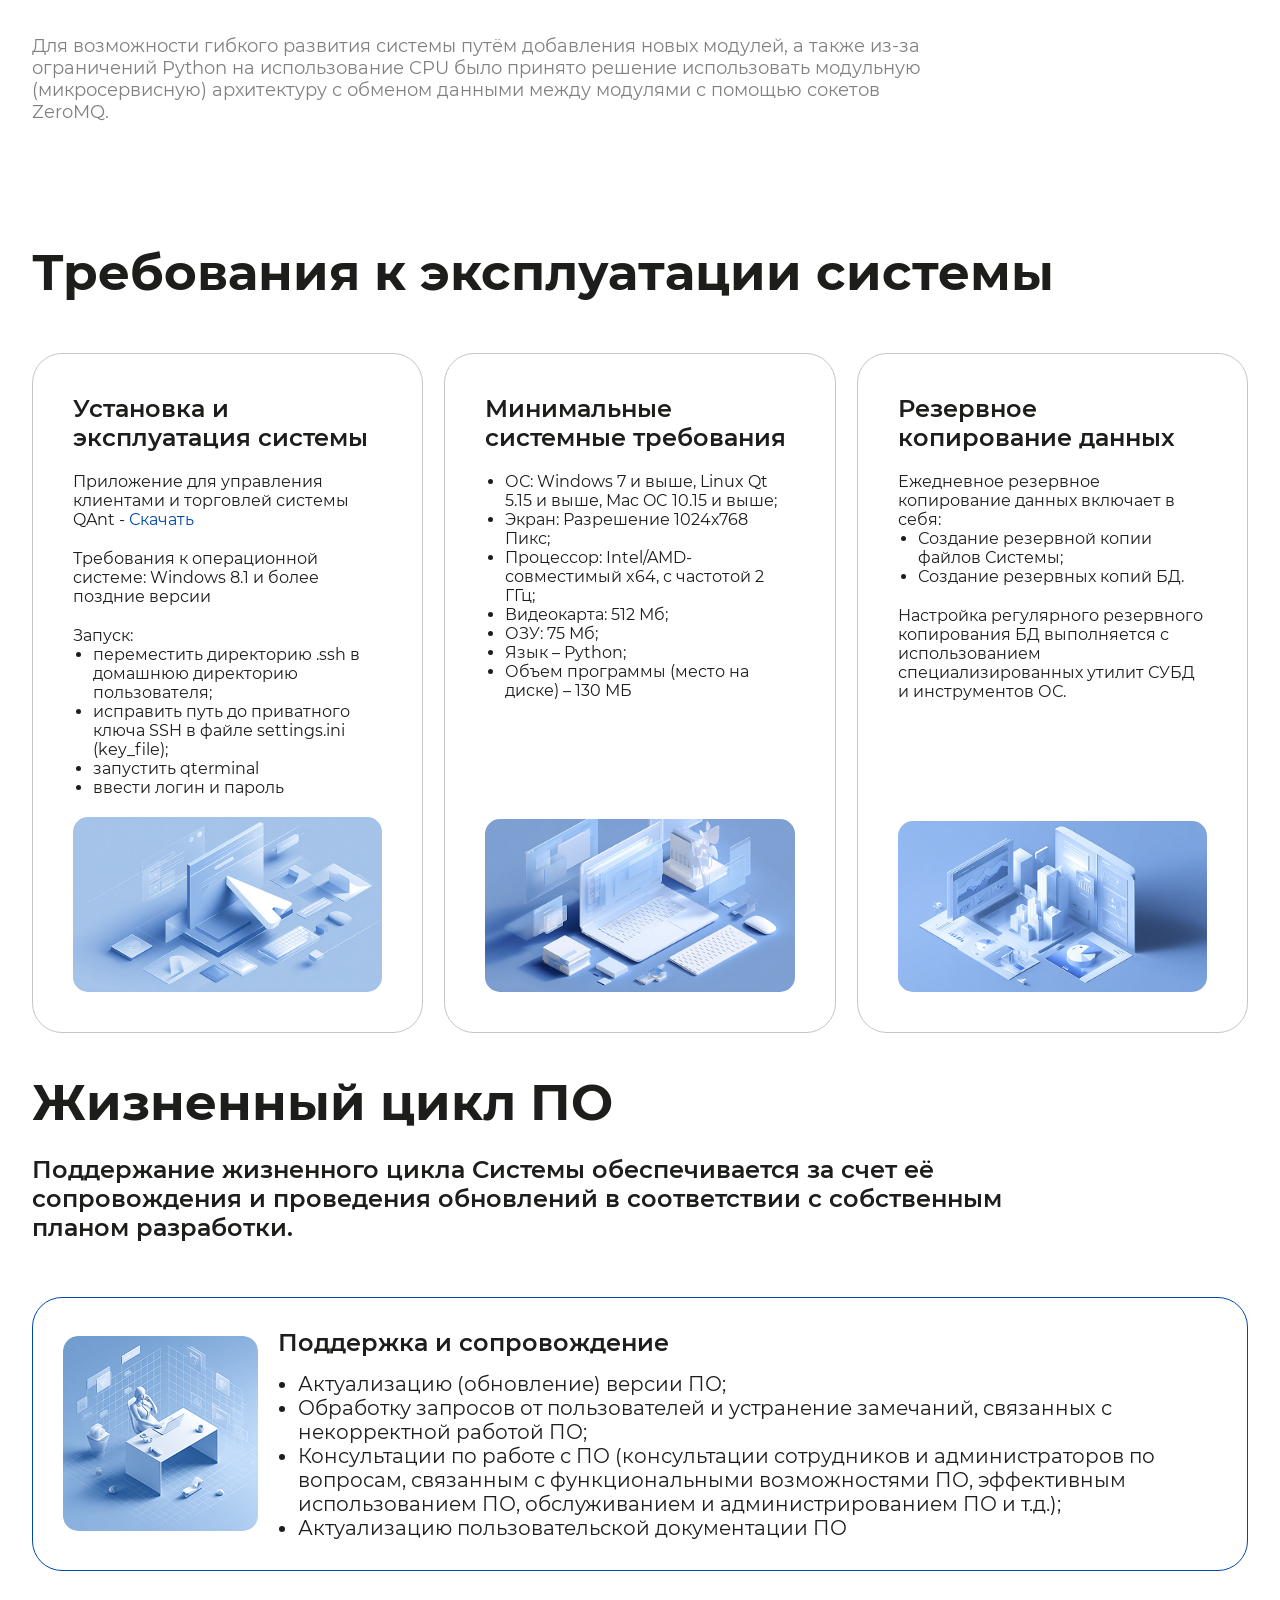
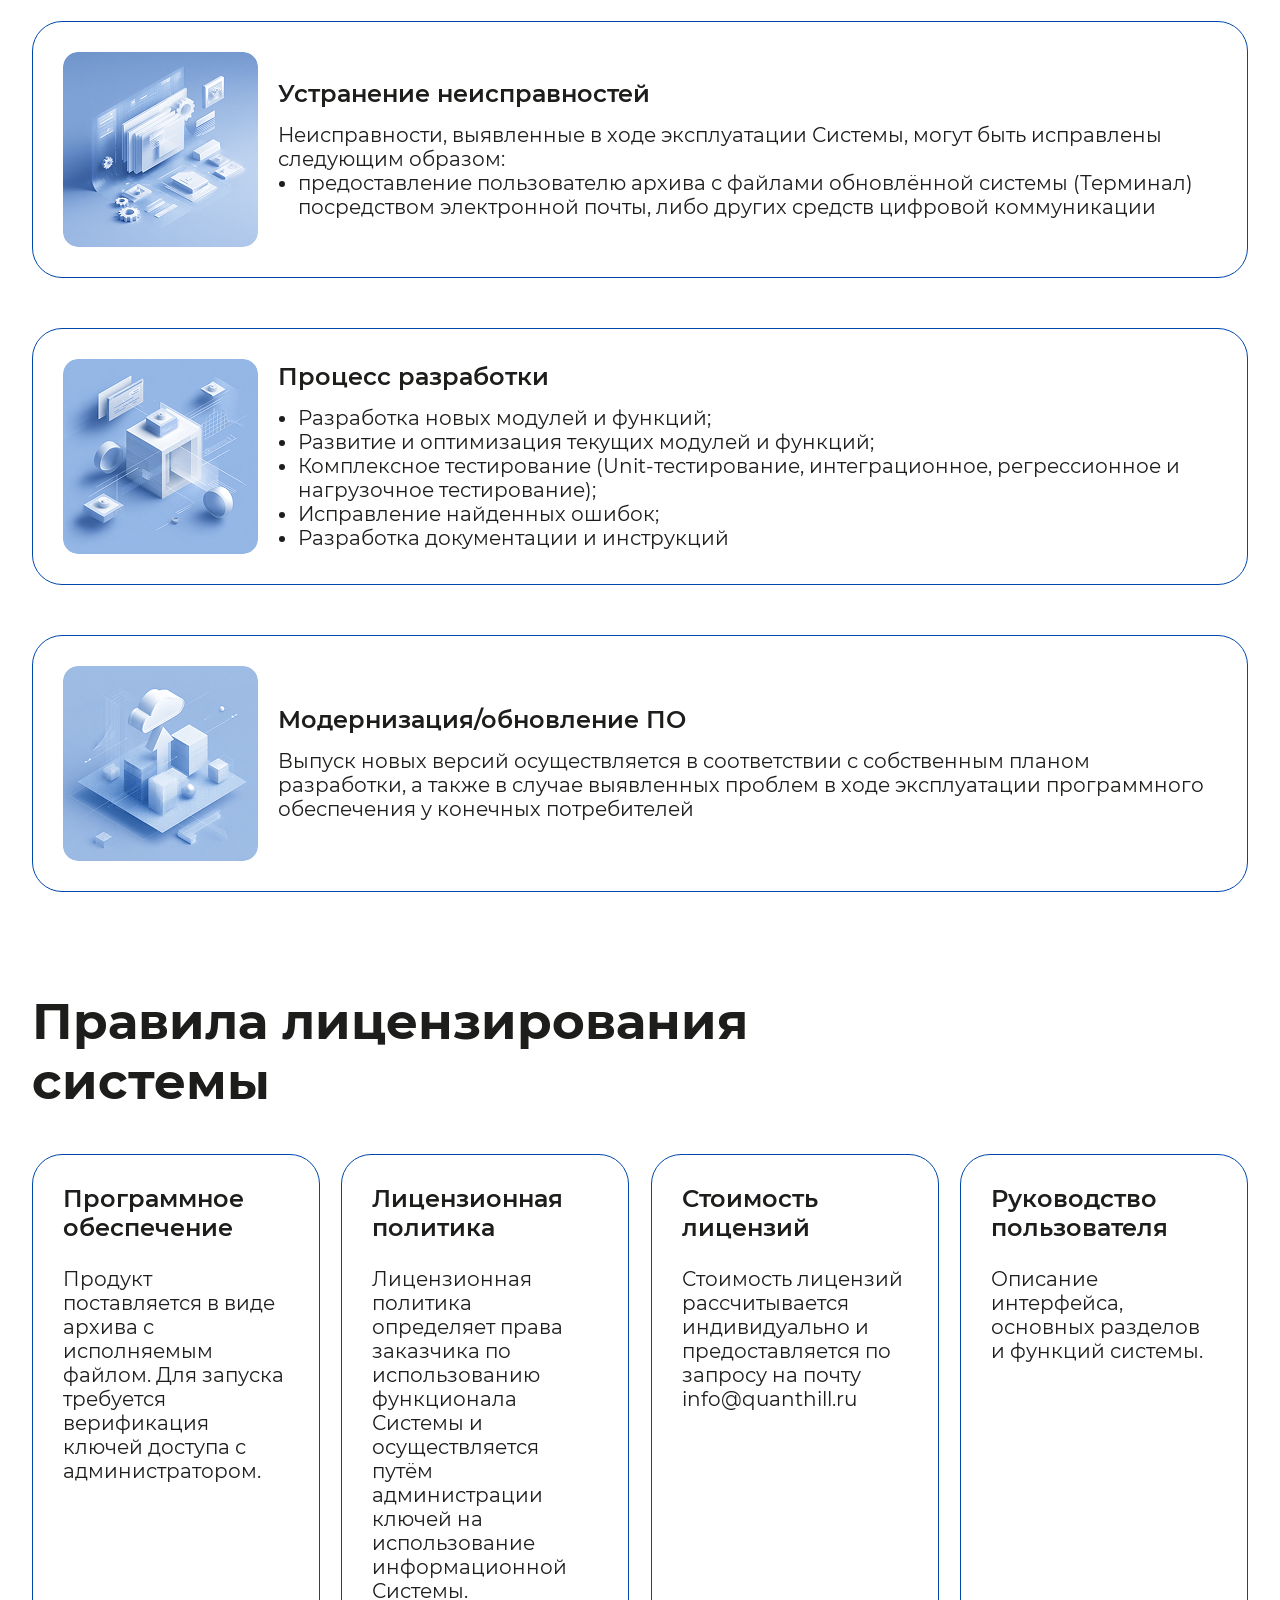
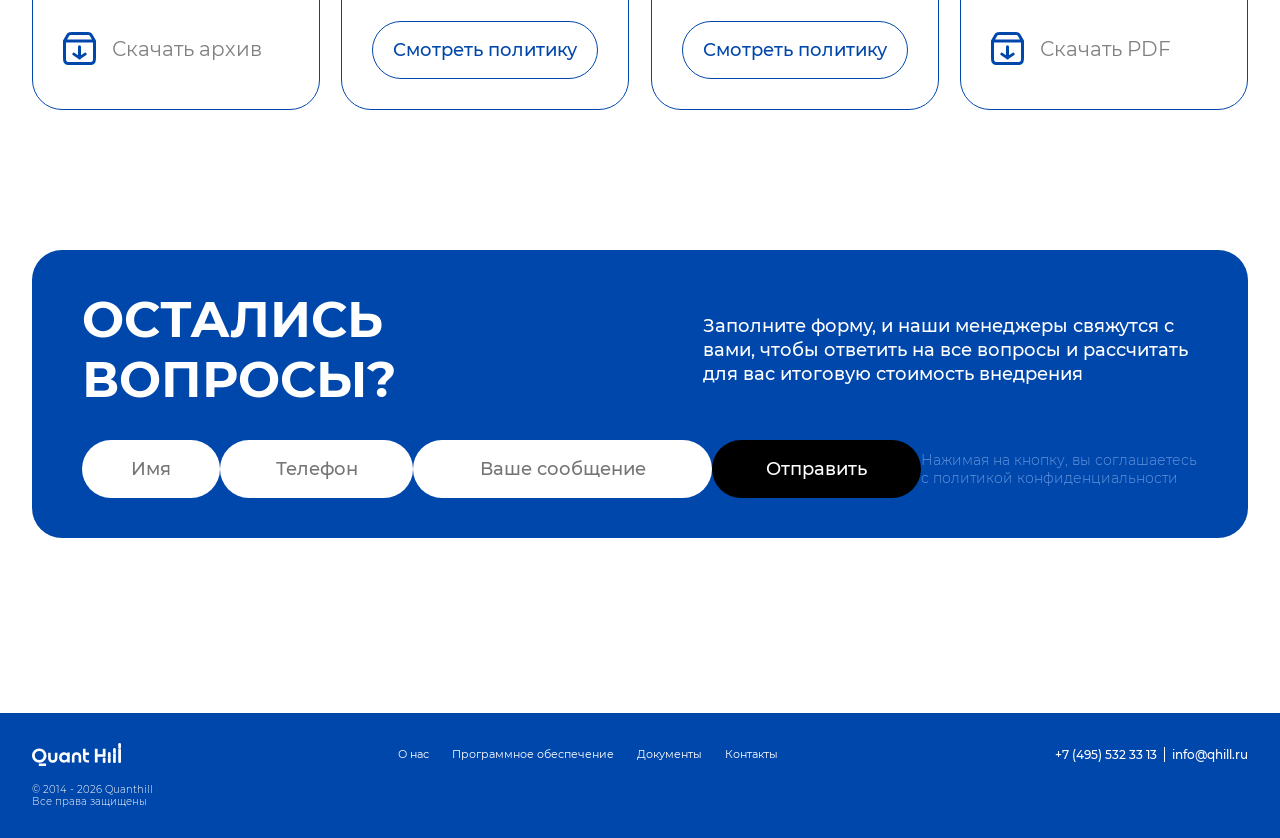
==== commit 0d6e30dc: "mobile 70%" ====
--- a/ru/QuantHill.html
+++ b/ru/QuantHill.html
@@ -637,8 +637,23 @@
 
 	<main class="index-page platform-page">
 
-		<section class="main-screen section-first">
-			<div class="breadcrumbs">
+		<div class="breadcrumbs d-flex d-lg-none">
+				<div class="container">
+					<nav aria-label="breadcrumb" style="--bs-breadcrumb-divider: ' - ';">
+						<ol class="breadcrumb">
+							<li class="breadcrumb-item" itemprop="itemListElement" itemscope=""
+								itemtype="http://schema.org/ListItem">
+								<a itemprop="item" href="../index.html"><span itemprop="name">Главная</span></a>
+								<meta itemprop="position" content="1">
+							</li>
+							<li class="breadcrumb-item active">Платформа QAnt</li>
+						</ol>
+					</nav>
+				</div>
+			</div>
+
+		<section class="main-screen section-first platform-home">
+			<div class="breadcrumbs d-none d-lg-flex">
 				<div class="container">
 					<nav aria-label="breadcrumb" style="--bs-breadcrumb-divider: ' - ';">
 						<ol class="breadcrumb">
@@ -725,7 +740,6 @@
 			</div>
 		</section>
 
-
 		<section class="functional-characteristics">
 			<div class="container">
 				<div class="row">
@@ -824,7 +838,6 @@
 				</div>
 			</div>
 		</section>
-
 
 		<section class="principles technical-means">
 			<div class="container">
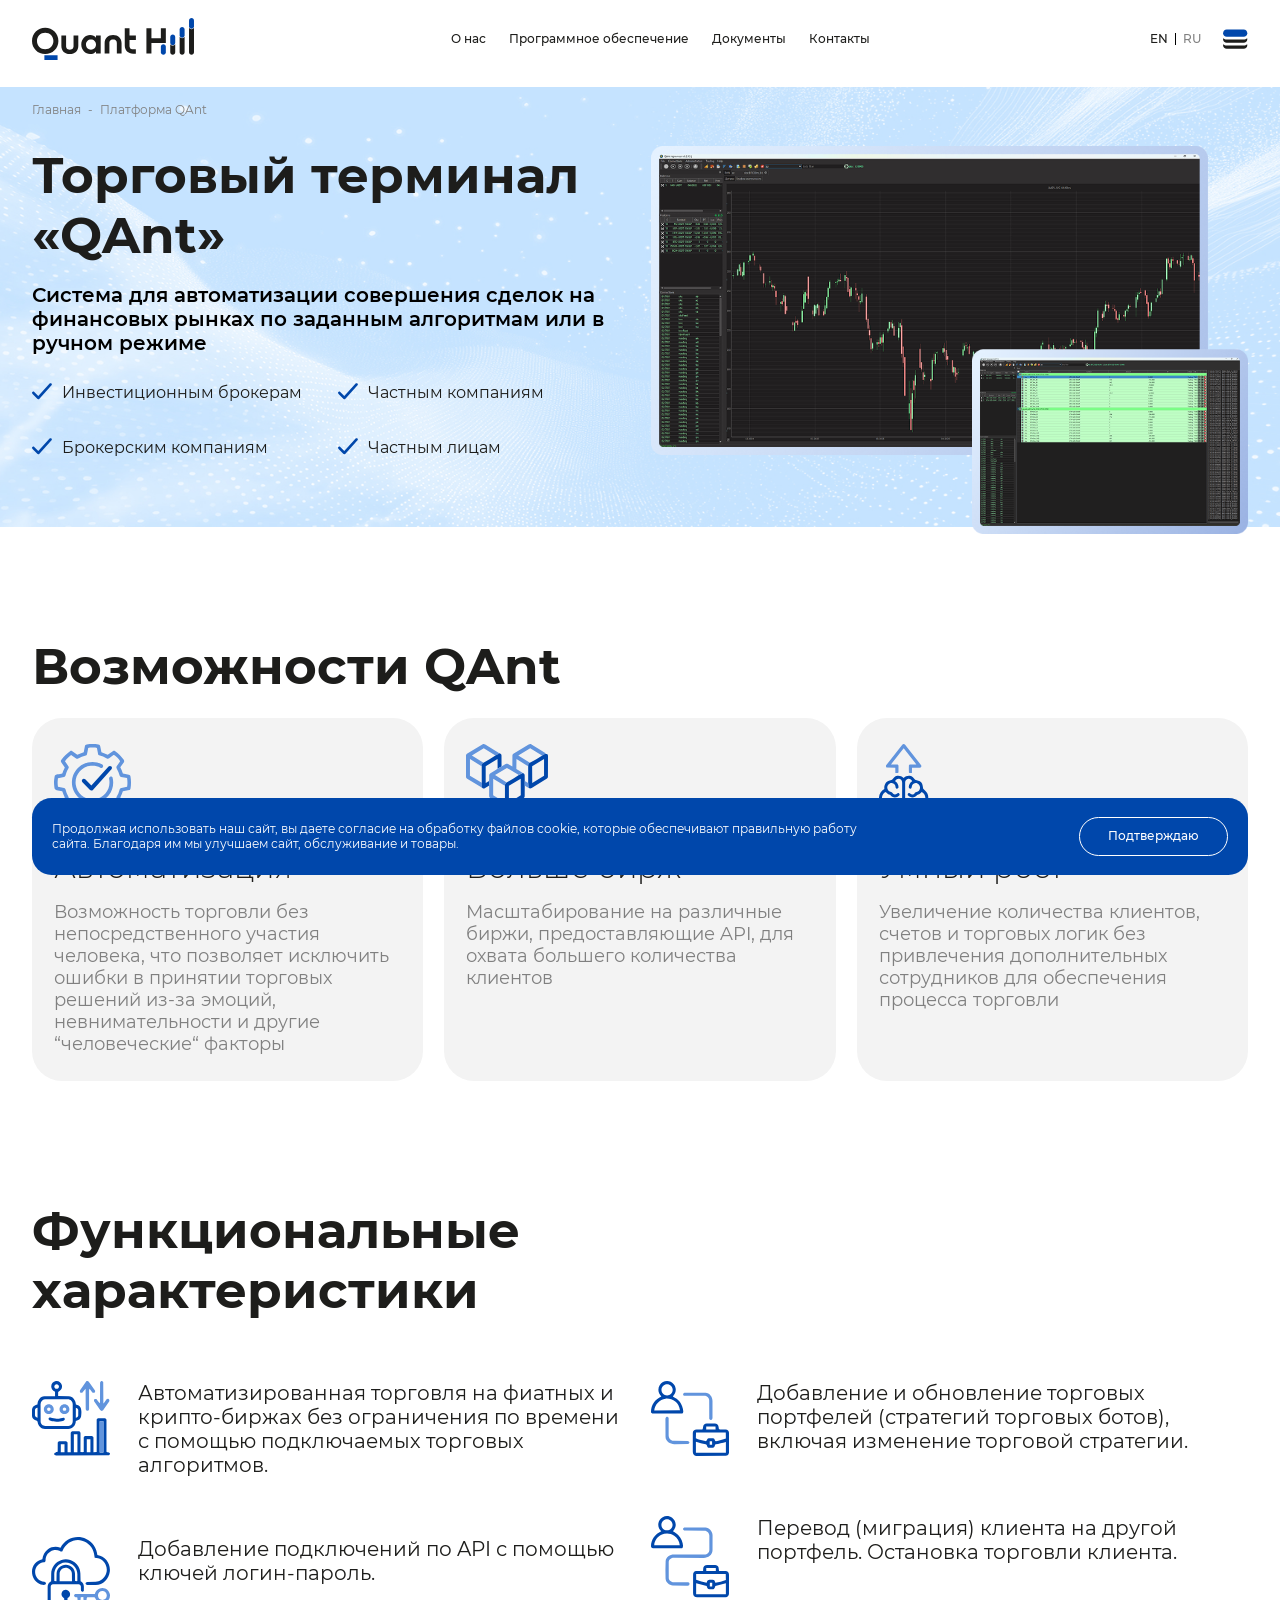
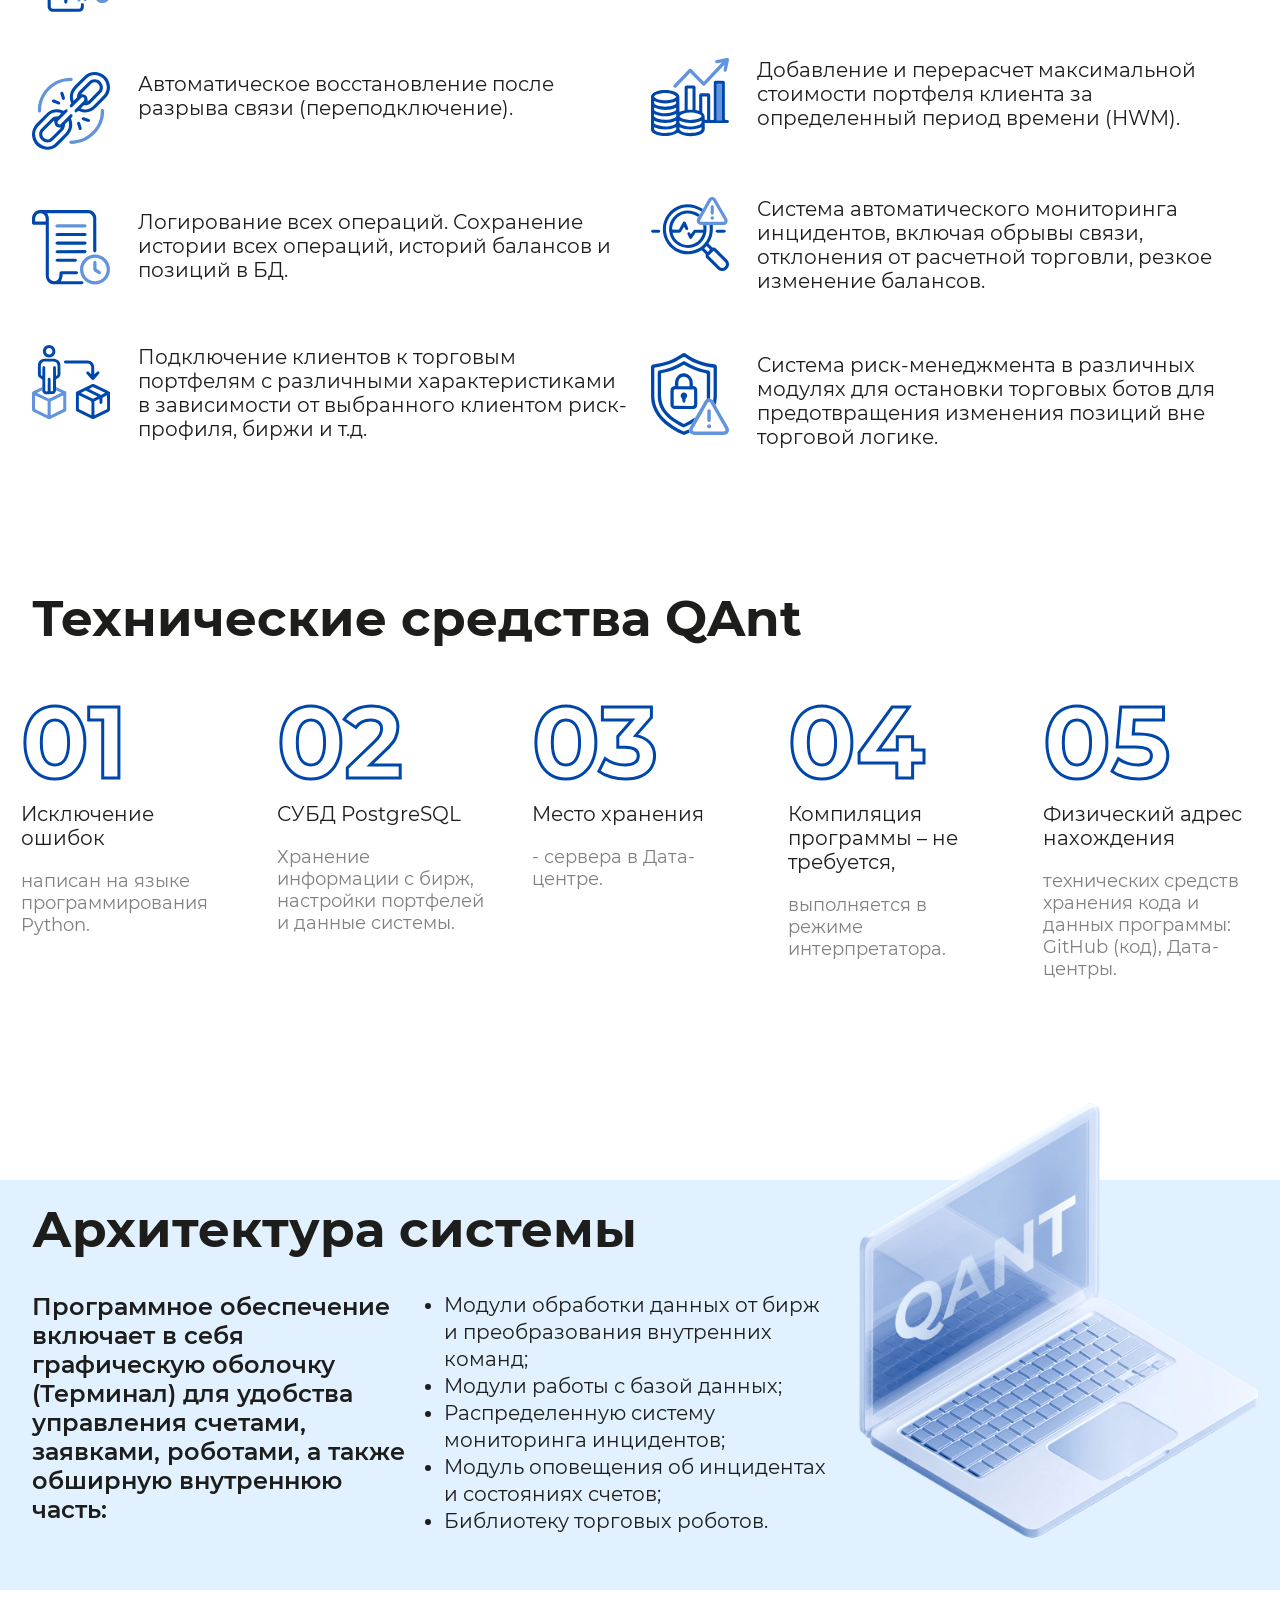
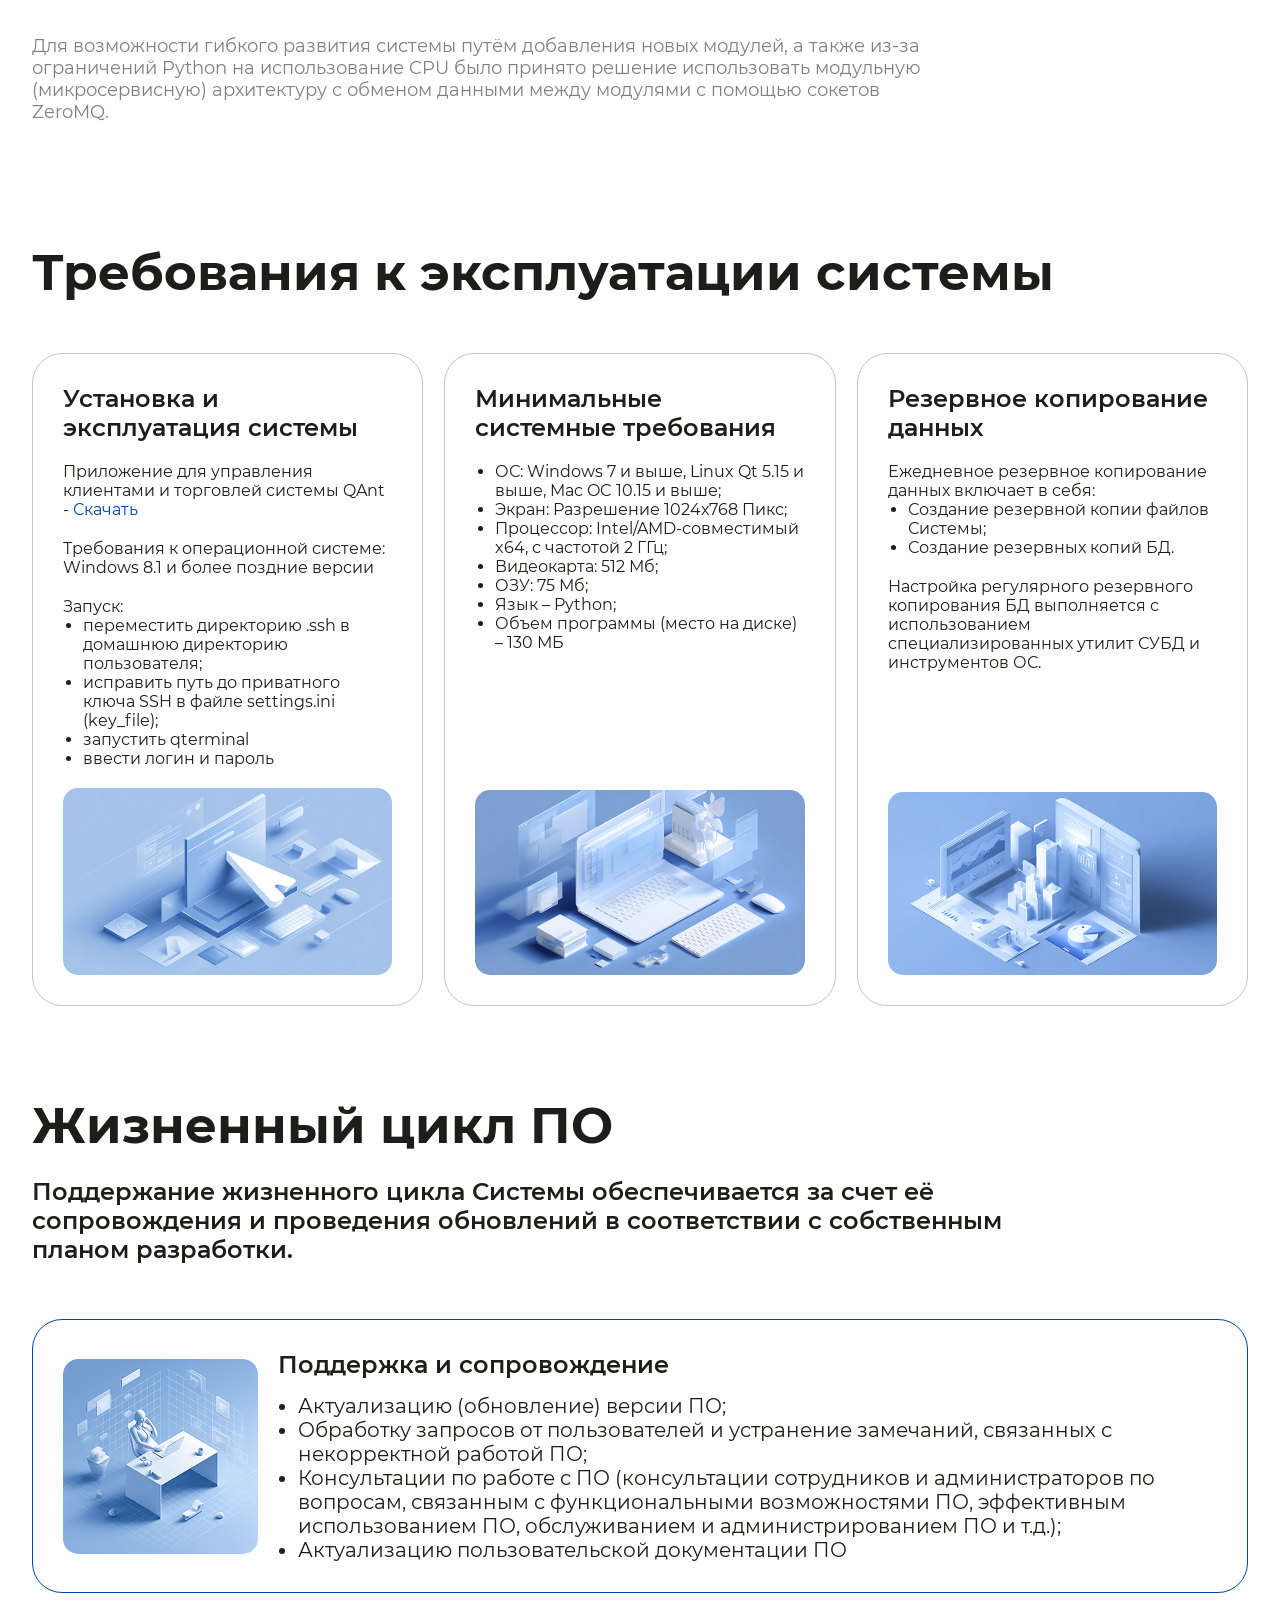
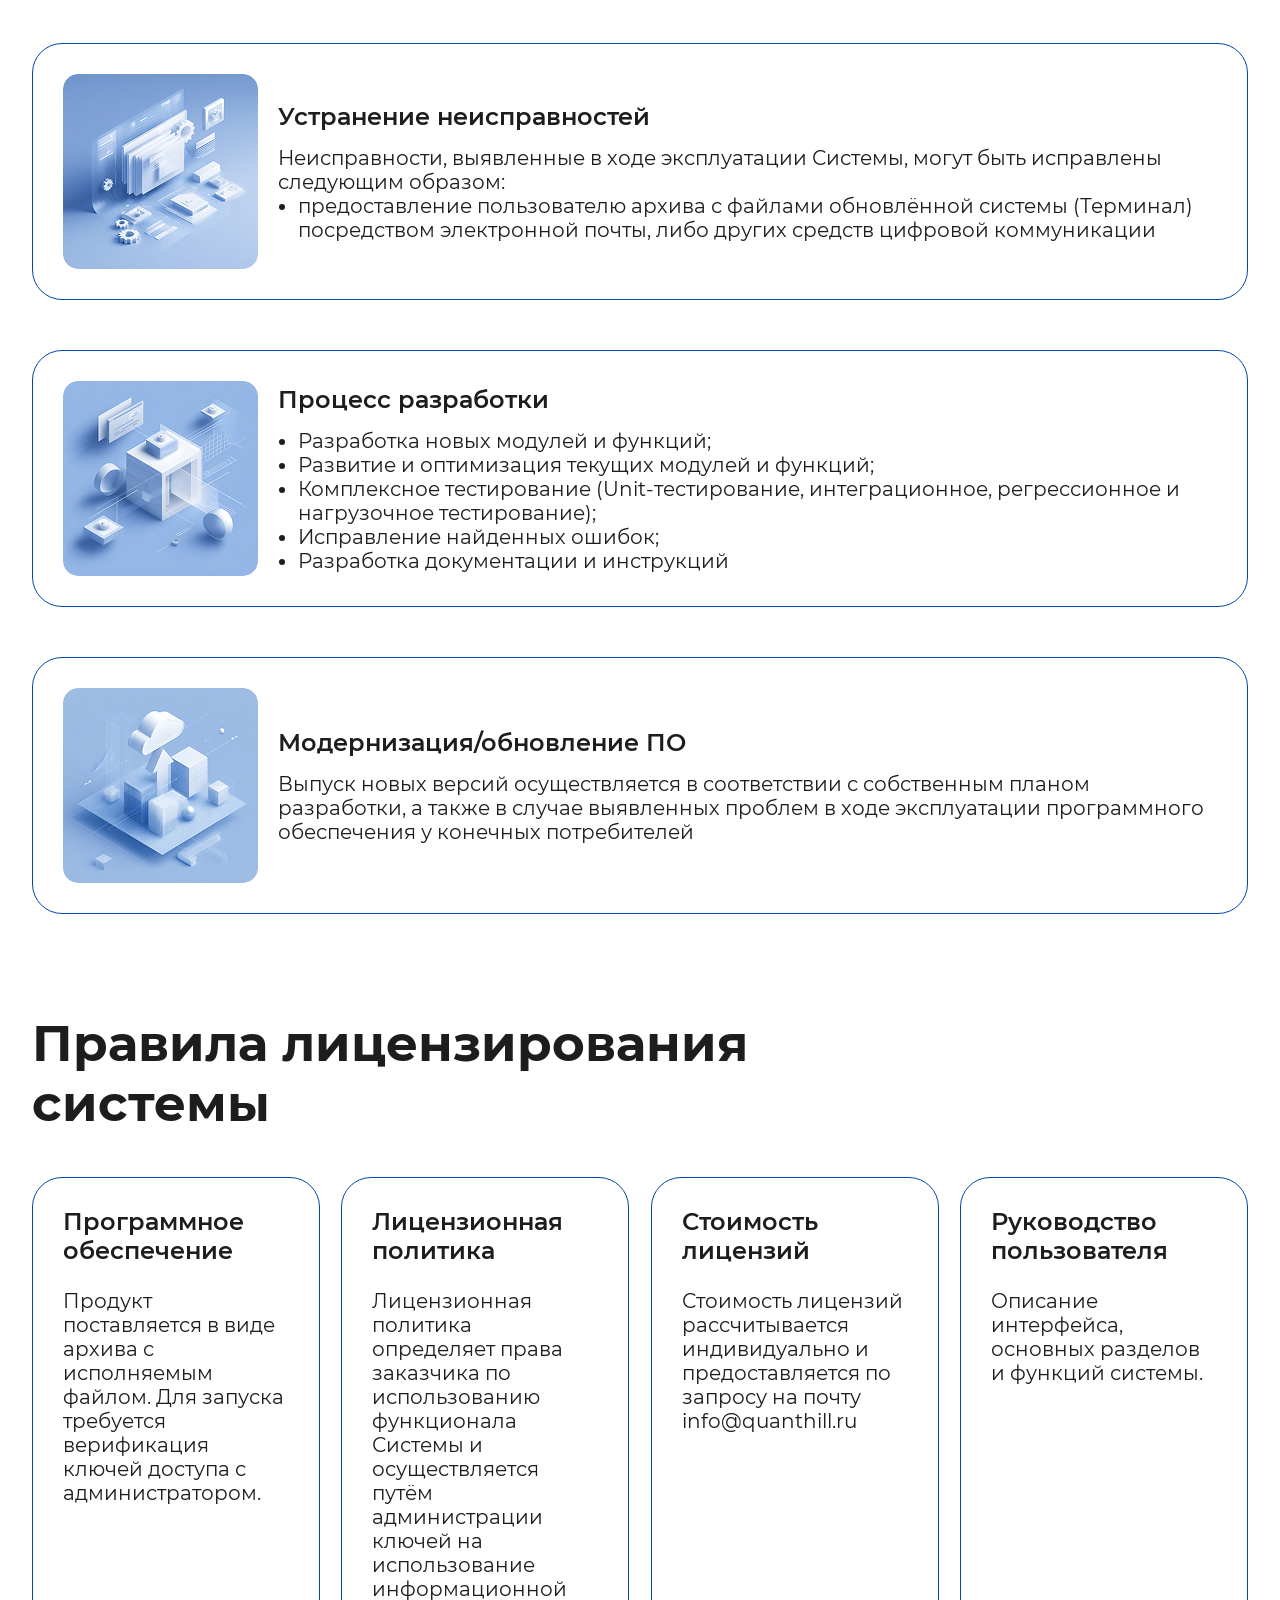
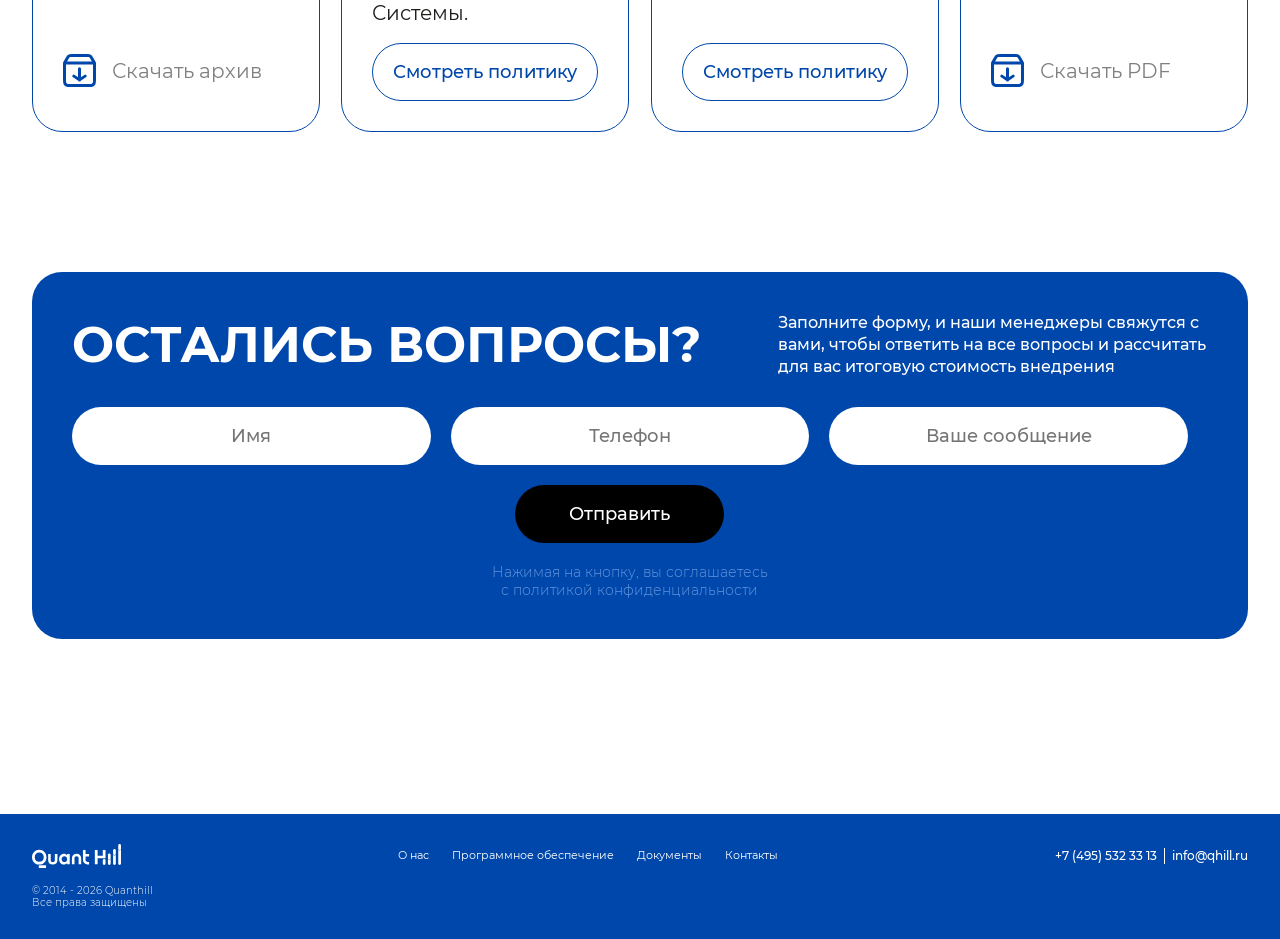
==== commit 937178bf: "mobile 95%" ====
--- a/ru/QuantHill.html
+++ b/ru/QuantHill.html
@@ -638,19 +638,19 @@
 	<main class="index-page platform-page">
 
 		<div class="breadcrumbs d-flex d-lg-none">
-				<div class="container">
-					<nav aria-label="breadcrumb" style="--bs-breadcrumb-divider: ' - ';">
-						<ol class="breadcrumb">
-							<li class="breadcrumb-item" itemprop="itemListElement" itemscope=""
-								itemtype="http://schema.org/ListItem">
-								<a itemprop="item" href="../index.html"><span itemprop="name">Главная</span></a>
-								<meta itemprop="position" content="1">
-							</li>
-							<li class="breadcrumb-item active">Платформа QAnt</li>
-						</ol>
-					</nav>
-				</div>
-			</div>
+			<div class="container">
+				<nav aria-label="breadcrumb" style="--bs-breadcrumb-divider: ' - ';">
+					<ol class="breadcrumb">
+						<li class="breadcrumb-item" itemprop="itemListElement" itemscope=""
+							itemtype="http://schema.org/ListItem">
+							<a itemprop="item" href="../index.html"><span itemprop="name">Главная</span></a>
+							<meta itemprop="position" content="1">
+						</li>
+						<li class="breadcrumb-item active">Платформа QAnt</li>
+					</ol>
+				</nav>
+			</div>
+		</div>
 
 		<section class="main-screen section-first platform-home">
 			<div class="breadcrumbs d-none d-lg-flex">
@@ -1204,8 +1204,11 @@
 									<input type="text" name="message" placeholder="Ваше сообщение"
 										class="form-callback__input">
 								</label>
-								<button type="submit" class="btn btn-black btn-submit">Отправить</button>
-								<div class="consent">Нажимая на кнопку, вы соглашаетесь с политикой конфиденциальности
+								<div class="form-callback__footer">
+									<button type="submit" class="btn btn-black btn-submit">Отправить</button>
+									<div class="consent">Нажимая на кнопку, вы соглашаетесь с политикой
+										конфиденциальности
+									</div>
 								</div>
 							</form>
 						</div>
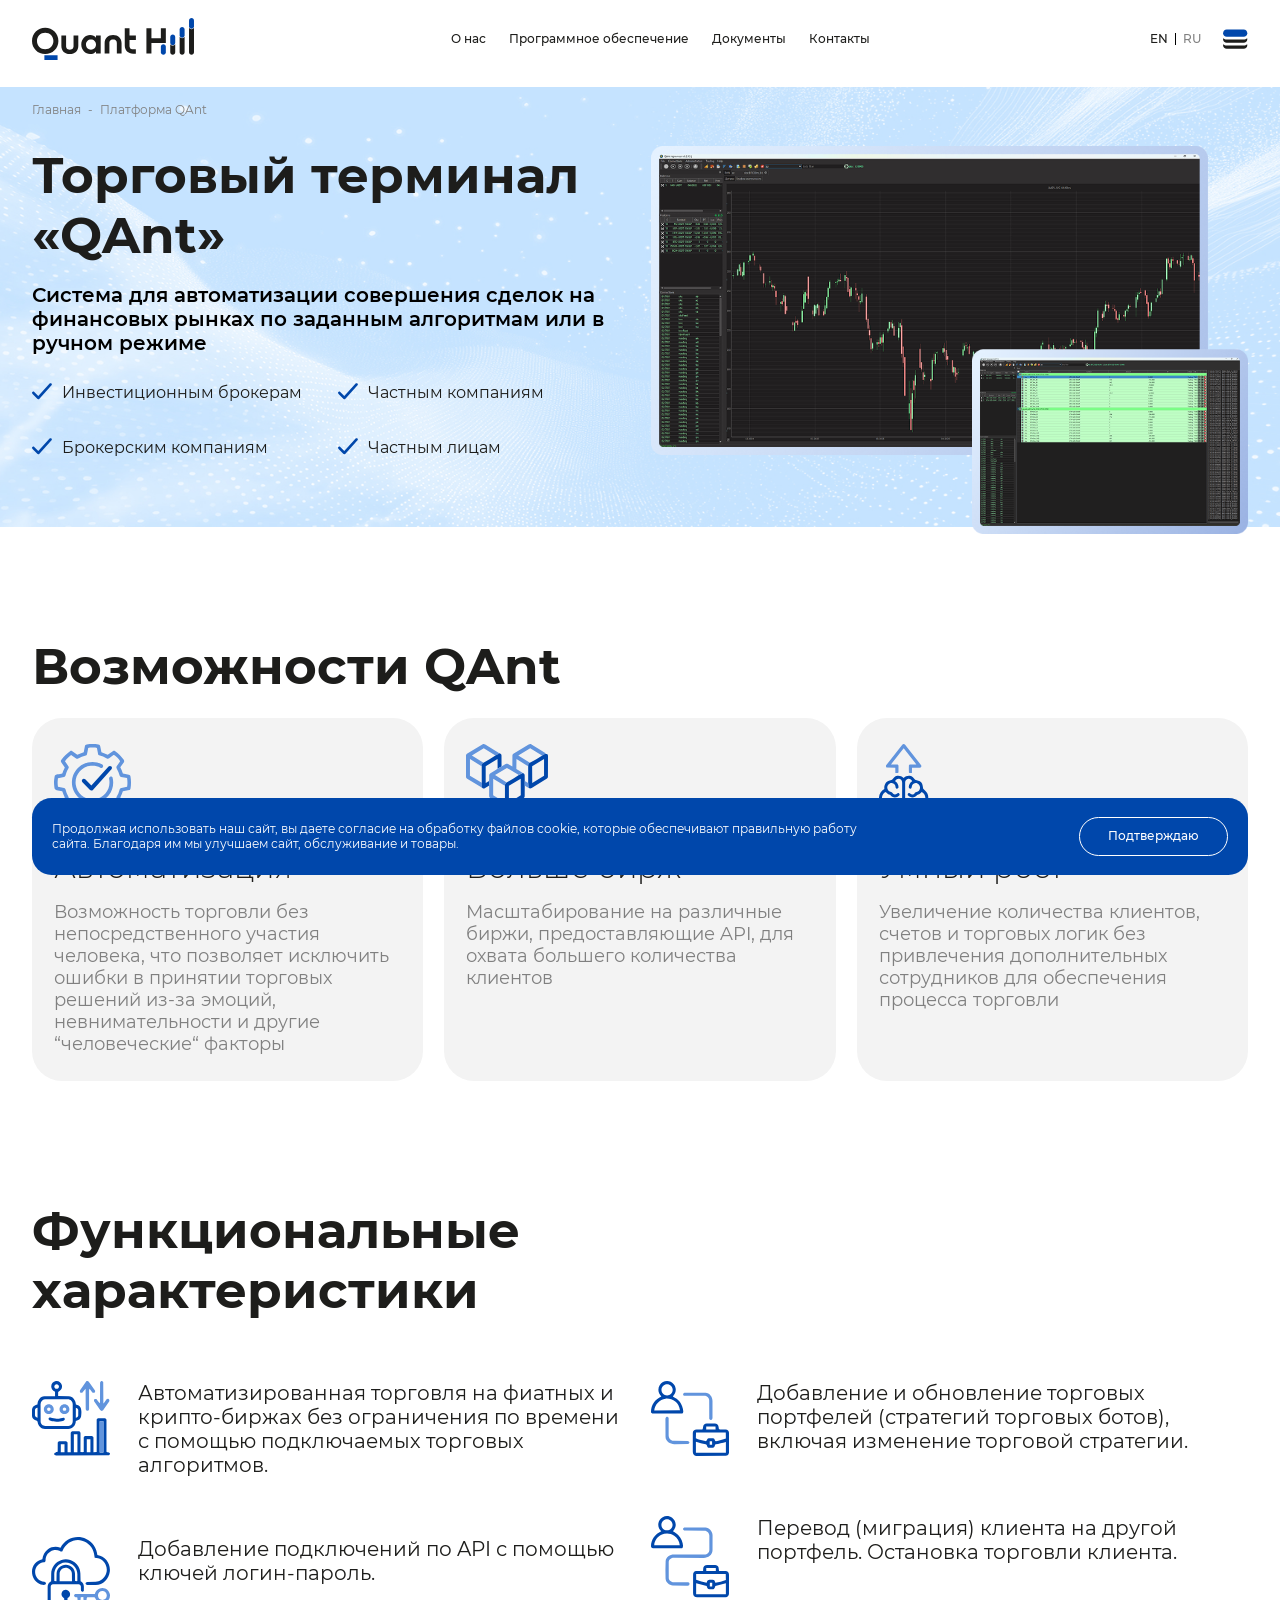
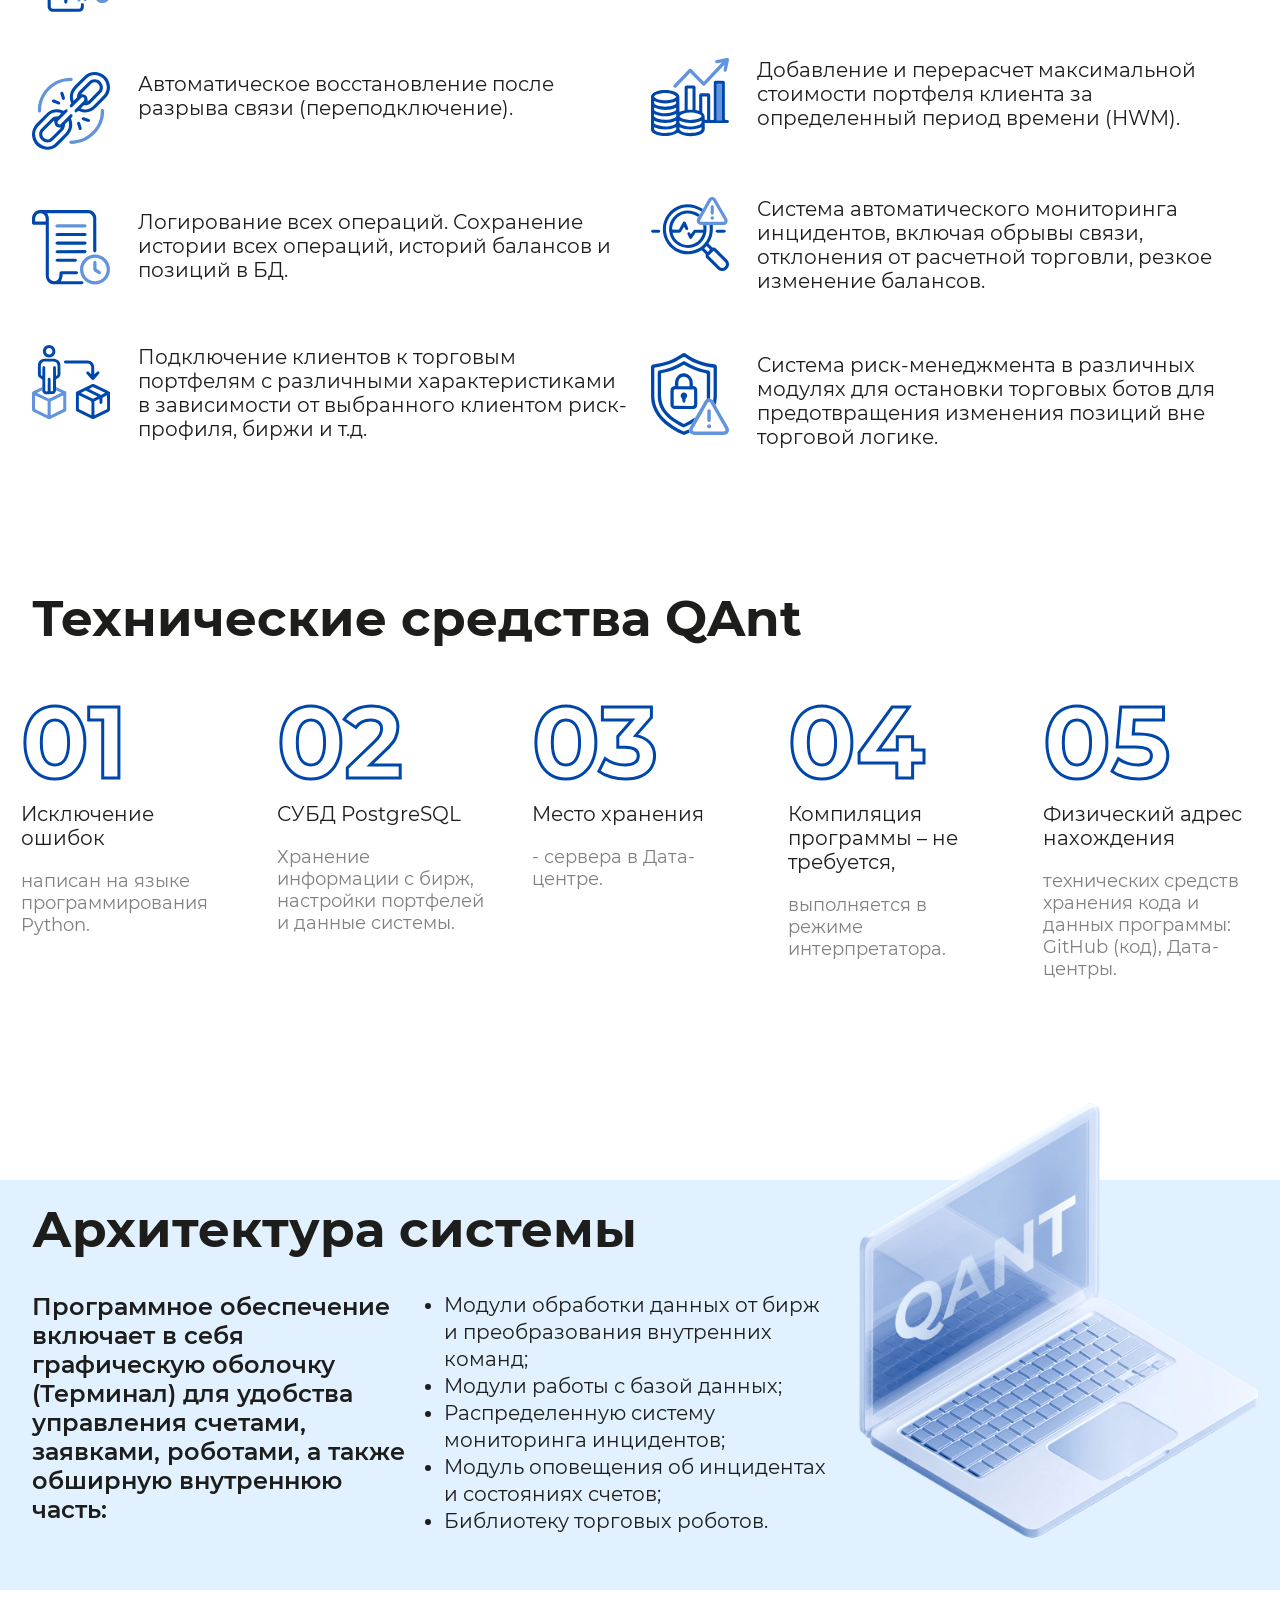
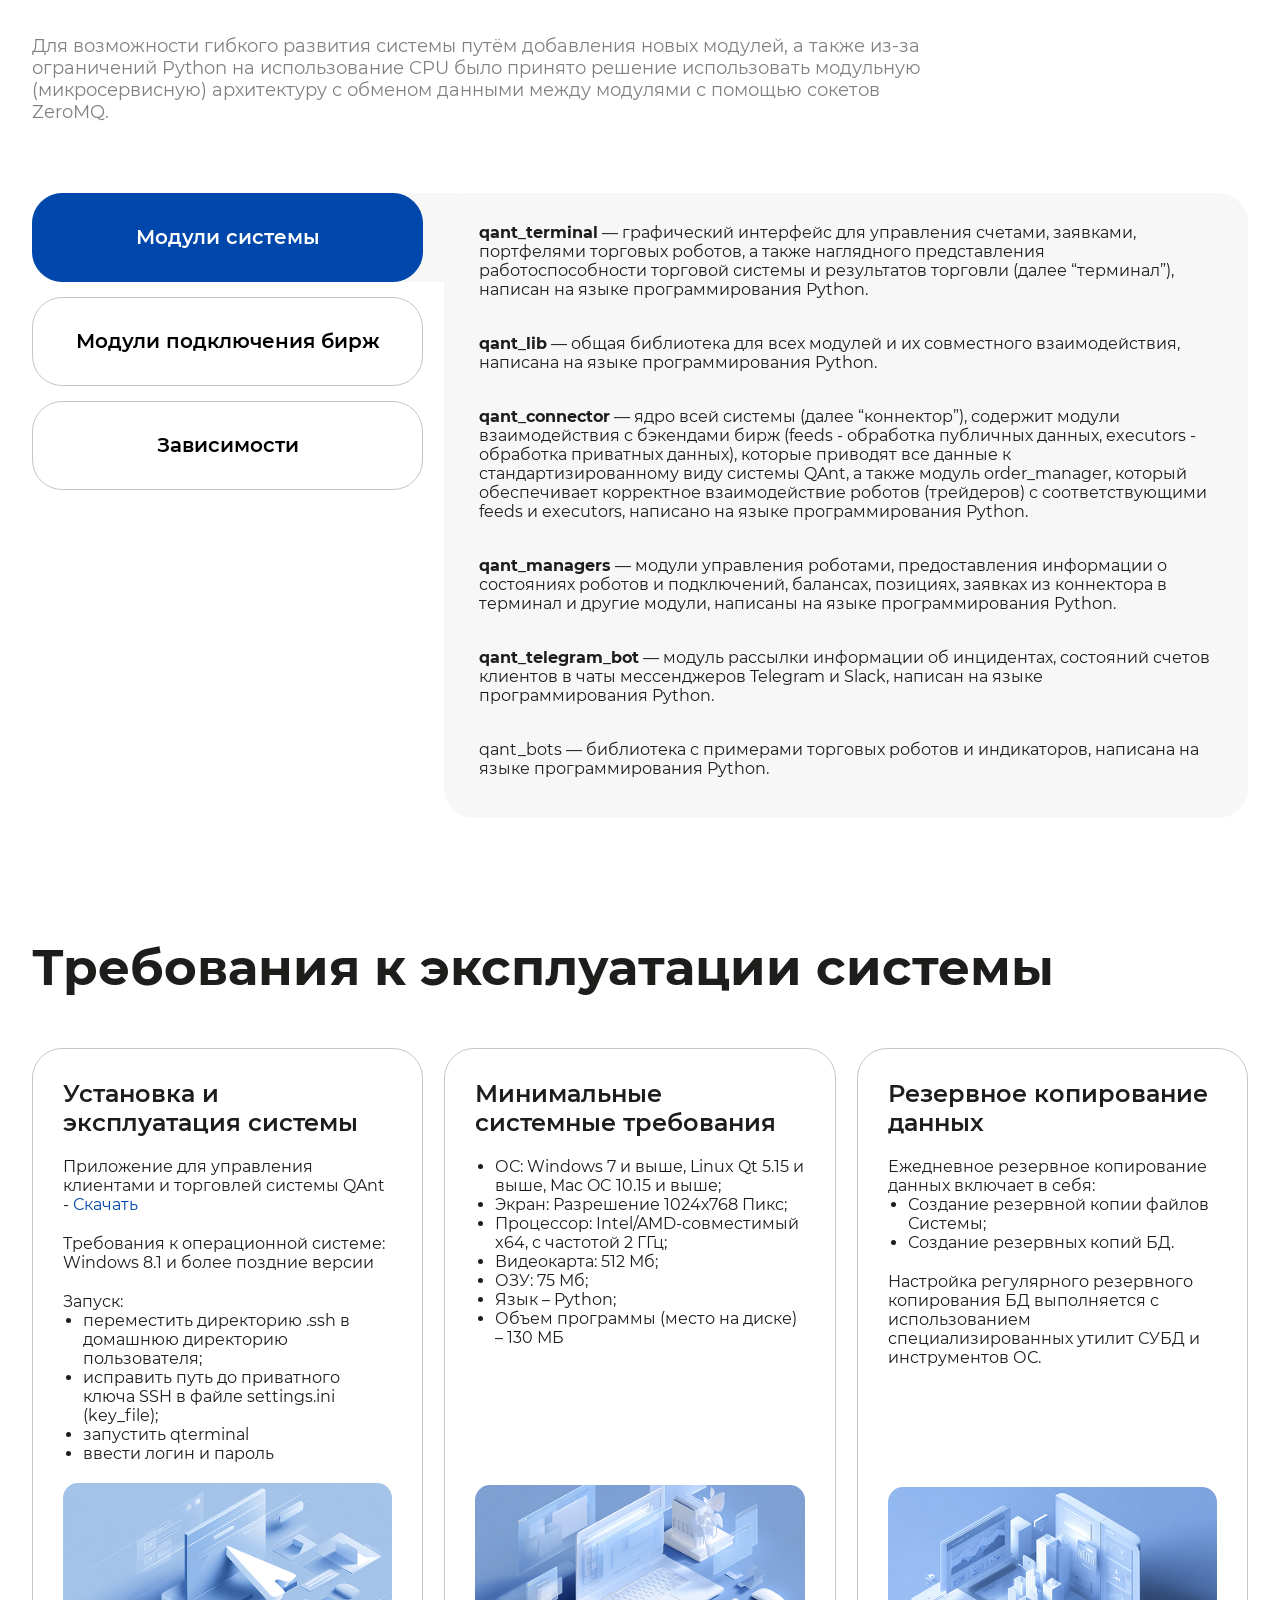
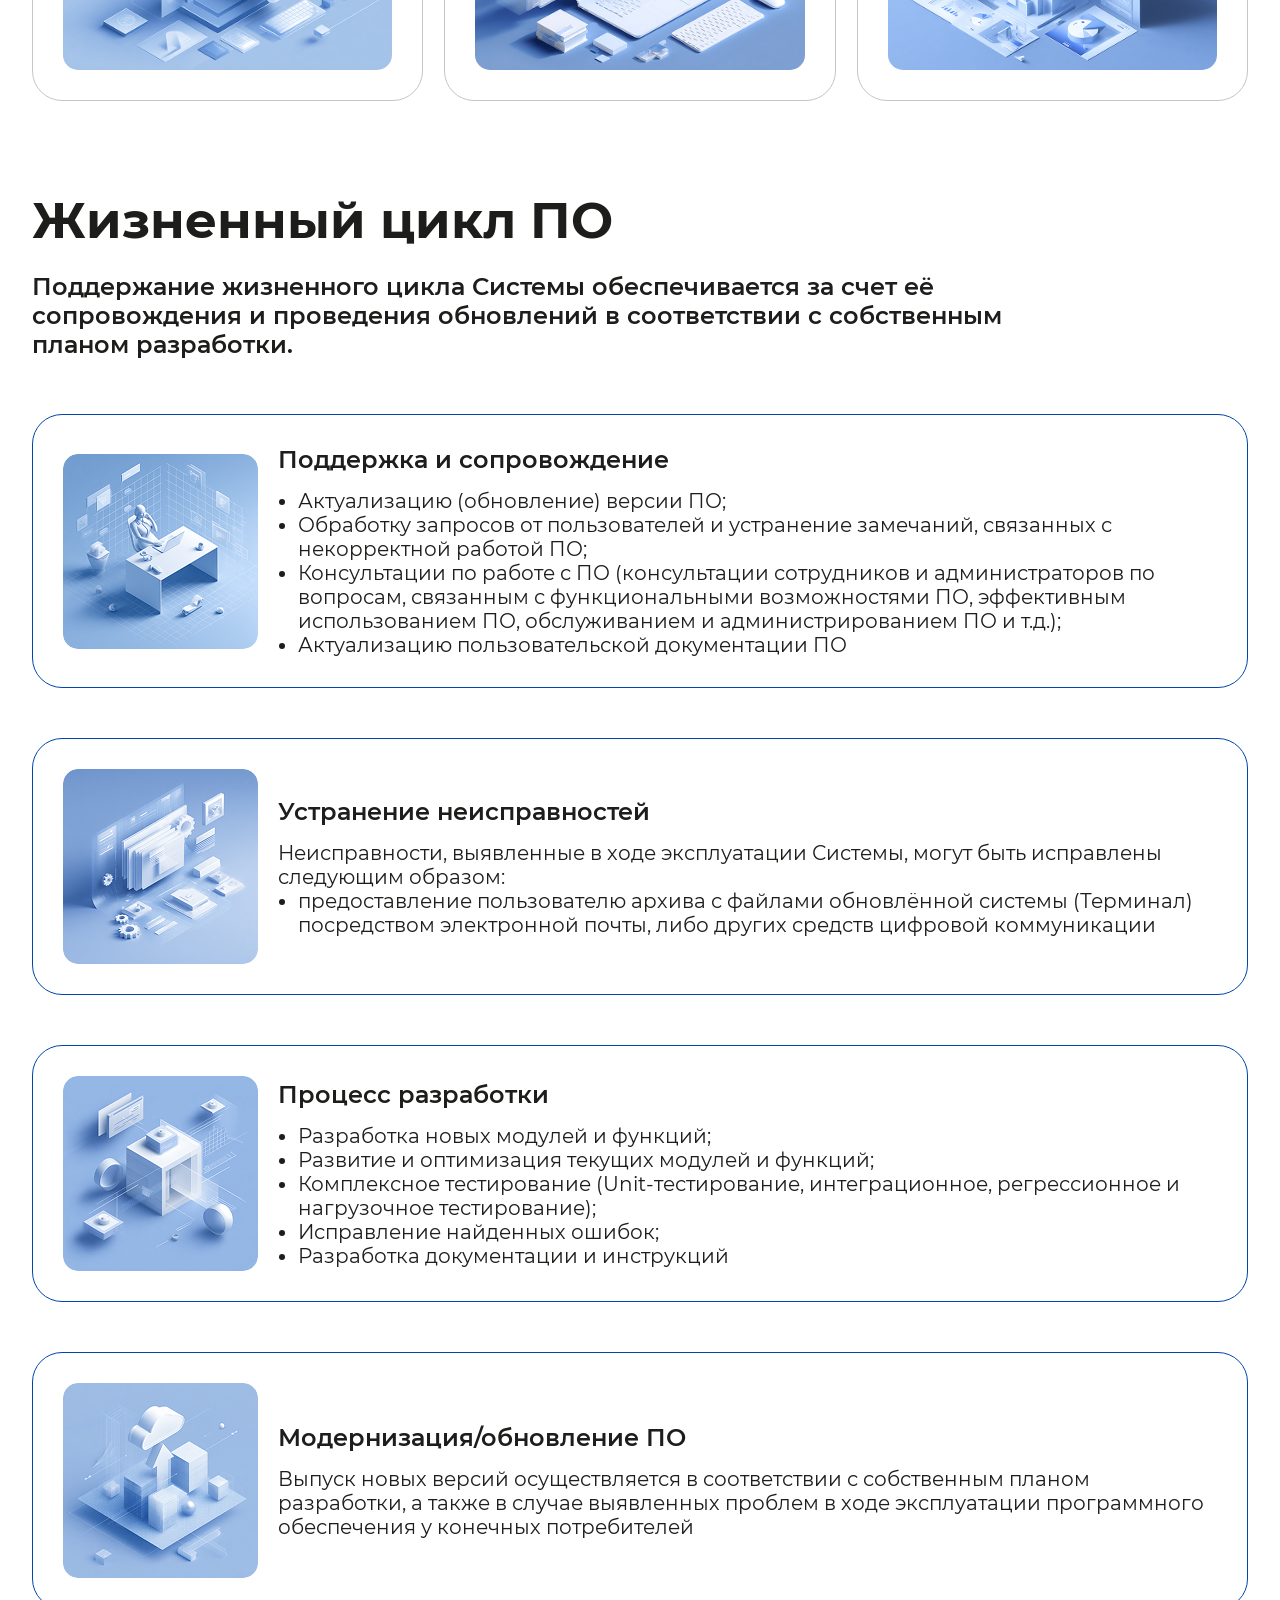
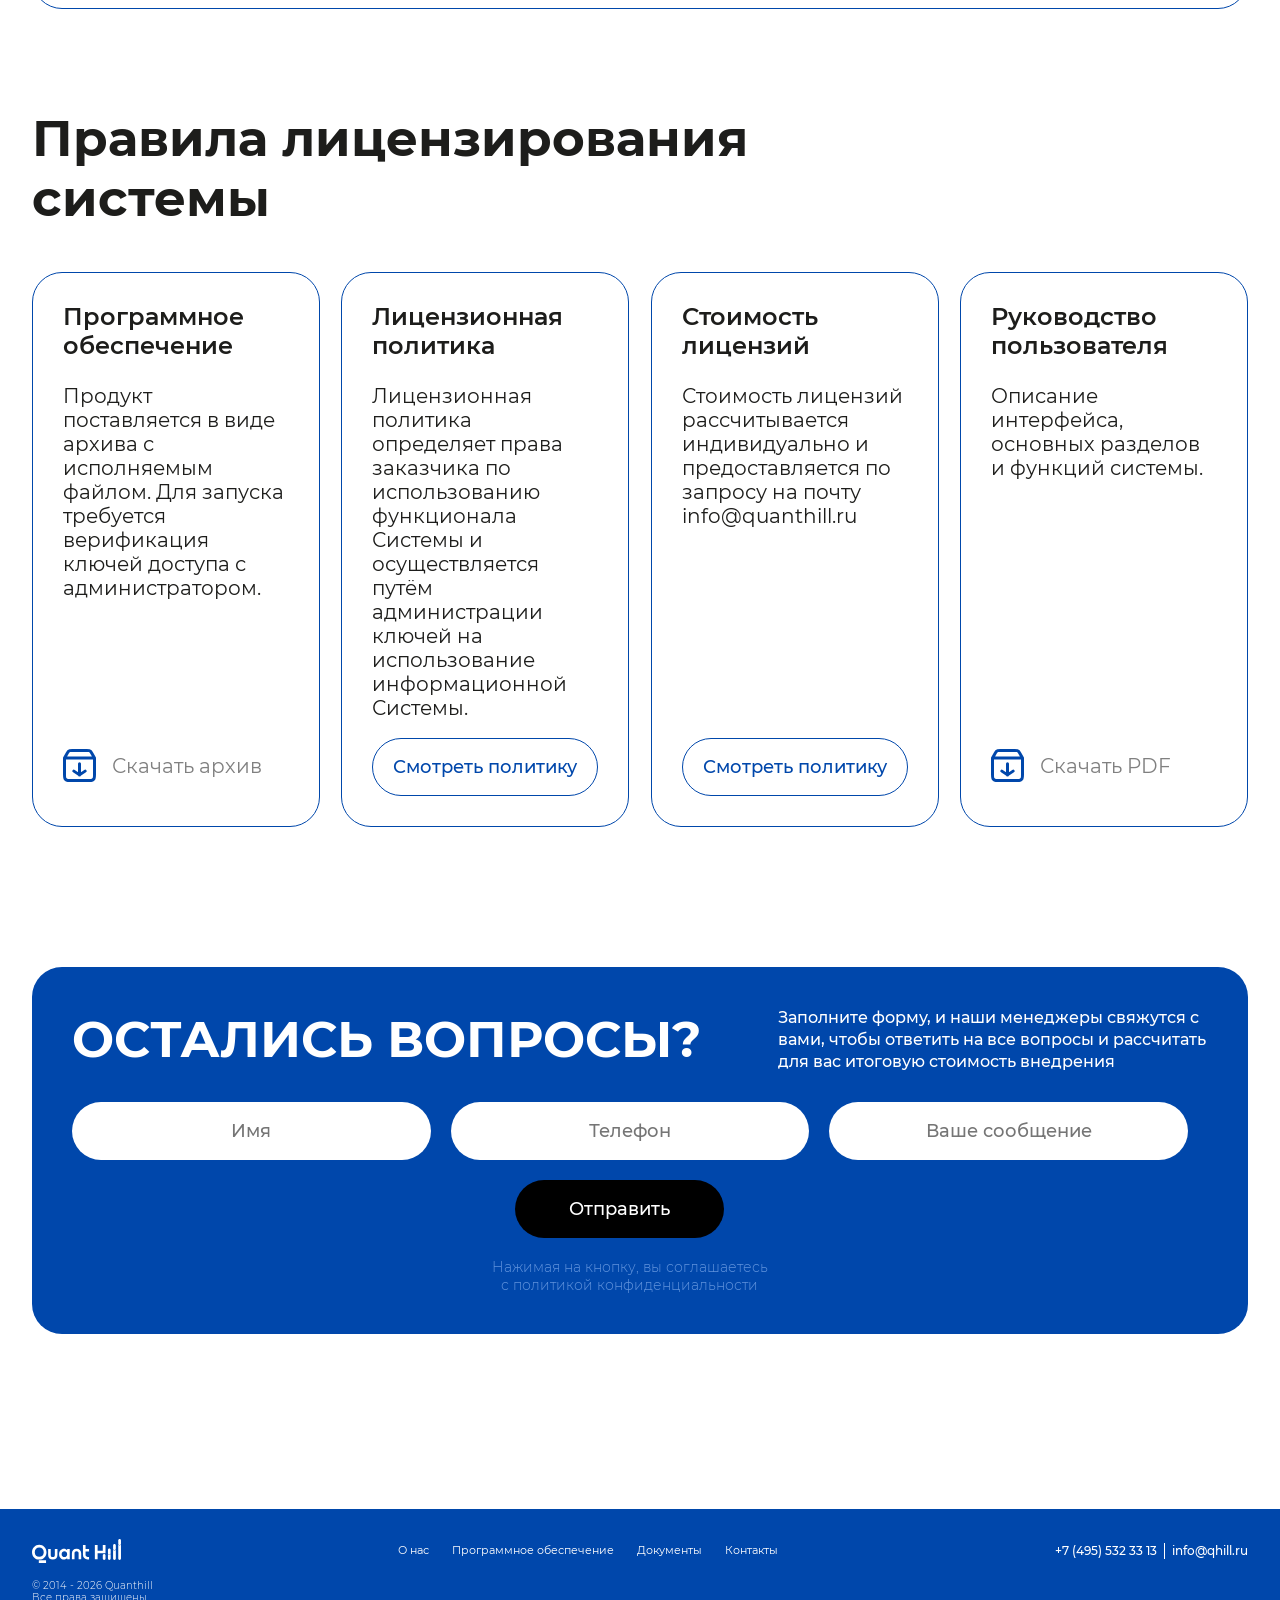
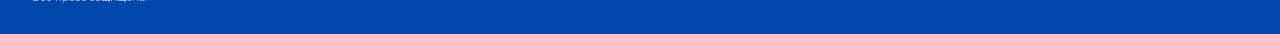
==== commit 2f8ad5f5: "+ section + img compress" ====
--- a/ru/QuantHill.html
+++ b/ru/QuantHill.html
@@ -945,6 +945,196 @@
 						</div>
 					</div>
 				</div>
+
+
+				<div class="row modules-wrapper">
+
+					<!-- LEFT TABS (desktop only) -->
+					<div class="col-lg-4 d-none d-lg-block">
+
+						<div class="nav flex-column modules-tabs nav-pills">
+
+							<button class="modules-tab active" data-bs-toggle="pill" data-bs-target="#tab1">
+								<span>Модули системы</span>
+							</button>
+
+							<button class="modules-tab" data-bs-toggle="pill" data-bs-target="#tab2">
+								<span>Модули подключения бирж</span>
+							</button>
+
+							<button class="modules-tab" data-bs-toggle="pill" data-bs-target="#tab3">
+								<span>Зависимости</span>
+							</button>
+
+						</div>
+
+					</div>
+
+
+					<!-- CONTENT -->
+					<div class="col-lg-8">
+
+						<div class="tab-content modules-content">
+
+
+							<!-- TAB 1 -->
+							<div class="tab-pane fade show active modules-pane" id="tab1">
+
+								<button class="modules-accordion-toggle d-lg-none" data-bs-toggle="collapse"
+									data-bs-target="#collapse1" aria-expanded="true">
+									Модули системы
+								</button>
+
+								<div class="collapse show d-lg-block" id="collapse1">
+
+									<div class="modules-box box-text">
+										<p><strong>qant_terminal</strong> — графический интерфейс для управления
+											счетами, заявками,
+											портфелями торговых роботов, а также наглядного представления
+											работоспособности
+											торговой системы и результатов торговли (далее “терминал”), написан на языке
+											программирования Python.</p>
+										<p><strong>qant_lib</strong> — общая библиотека для всех модулей и их
+											совместного взаимодействия,
+											написана на языке программирования Python.</p>
+										<p><strong>qant_connector</strong> — ядро всей системы (далее “коннектор”),
+											содержит модули
+											взаимодействия с бэкендами бирж (feeds - обработка публичных данных,
+											executors -
+											обработка приватных данных), которые приводят все данные к
+											стандартизированному
+											виду системы QAnt, а также модуль order_manager, который обеспечивает
+											корректное
+											взаимодействие роботов (трейдеров) с соответствующими feeds и executors,
+											написано на языке программирования Python.</p>
+										<p><strong>qant_managers</strong> — модули управления роботами, предоставления
+											информации о
+											состояниях роботов и подключений, балансах, позициях, заявках из коннектора
+											в
+											терминал и другие модули, написаны на языке программирования Python.</p>
+										<p><strong>qant_telegram_bot</strong> — модуль рассылки информации об
+											инцидентах, состояний счетов
+											клиентов в чаты мессенджеров Telegram и Slack, написан на языке
+											программирования
+											Python.</p>
+										<p><strong></strong>qant_bots</strong> — библиотека с примерами торговых роботов
+											и индикаторов, написана на
+											языке программирования Python.</p>
+									</div>
+
+								</div>
+
+							</div>
+
+
+
+							<!-- TAB 2 -->
+							<div class="tab-pane fade modules-pane" id="tab2">
+
+								<button class="modules-accordion-toggle d-lg-none" data-bs-toggle="collapse"
+									data-bs-target="#collapse2">
+									Модули подключения бирж
+								</button>
+
+								<div class="collapse d-lg-block" id="collapse2">
+
+									<div class="modules-box box-text">
+										<p><strong>qant_terminal</strong> — графический интерфейс для управления
+											счетами, заявками,
+											портфелями торговых роботов, а также наглядного представления
+											работоспособности
+											торговой системы и результатов торговли (далее “терминал”), написан на языке
+											программирования Python.</p>
+										<p><strong>qant_lib</strong> — общая библиотека для всех модулей и их
+											совместного взаимодействия,
+											написана на языке программирования Python.</p>
+										<p><strong>qant_connector</strong> — ядро всей системы (далее “коннектор”),
+											содержит модули
+											взаимодействия с бэкендами бирж (feeds - обработка публичных данных,
+											executors -
+											обработка приватных данных), которые приводят все данные к
+											стандартизированному
+											виду системы QAnt, а также модуль order_manager, который обеспечивает
+											корректное
+											взаимодействие роботов (трейдеров) с соответствующими feeds и executors,
+											написано на языке программирования Python.</p>
+										<p><strong>qant_managers</strong> — модули управления роботами, предоставления
+											информации о
+											состояниях роботов и подключений, балансах, позициях, заявках из коннектора
+											в
+											терминал и другие модули, написаны на языке программирования Python.</p>
+										<p><strong>qant_telegram_bot</strong> — модуль рассылки информации об
+											инцидентах, состояний счетов
+											клиентов в чаты мессенджеров Telegram и Slack, написан на языке
+											программирования
+											Python.</p>
+										<p><strong></strong>qant_bots</strong> — библиотека с примерами торговых роботов
+											и индикаторов, написана на
+											языке программирования Python.</p>
+									</div>
+
+								</div>
+
+							</div>
+
+
+
+							<!-- TAB 3 -->
+							<div class="tab-pane fade modules-pane" id="tab3">
+
+								<button class="modules-accordion-toggle d-lg-none" data-bs-toggle="collapse"
+									data-bs-target="#collapse3">
+									Зависимости
+								</button>
+
+								<div class="collapse d-lg-block" id="collapse3">
+
+									<div class="modules-box box-text">
+										<p><strong>qant_terminal</strong> — графический интерфейс для управления
+											счетами, заявками,
+											портфелями торговых роботов, а также наглядного представления
+											работоспособности
+											торговой системы и результатов торговли (далее “терминал”), написан на языке
+											программирования Python.</p>
+										<p><strong>qant_lib</strong> — общая библиотека для всех модулей и их
+											совместного взаимодействия,
+											написана на языке программирования Python.</p>
+										<p><strong>qant_connector</strong> — ядро всей системы (далее “коннектор”),
+											содержит модули
+											взаимодействия с бэкендами бирж (feeds - обработка публичных данных,
+											executors -
+											обработка приватных данных), которые приводят все данные к
+											стандартизированному
+											виду системы QAnt, а также модуль order_manager, который обеспечивает
+											корректное
+											взаимодействие роботов (трейдеров) с соответствующими feeds и executors,
+											написано на языке программирования Python.</p>
+										<p><strong>qant_managers</strong> — модули управления роботами, предоставления
+											информации о
+											состояниях роботов и подключений, балансах, позициях, заявках из коннектора
+											в
+											терминал и другие модули, написаны на языке программирования Python.</p>
+										<p><strong>qant_telegram_bot</strong> — модуль рассылки информации об
+											инцидентах, состояний счетов
+											клиентов в чаты мессенджеров Telegram и Slack, написан на языке
+											программирования
+											Python.</p>
+										<p><strong></strong>qant_bots</strong> — библиотека с примерами торговых роботов
+											и индикаторов, написана на
+											языке программирования Python.</p>
+									</div>
+
+								</div>
+
+							</div>
+
+
+						</div>
+
+					</div>
+
+				</div>
+
 			</div>
 		</section>
 
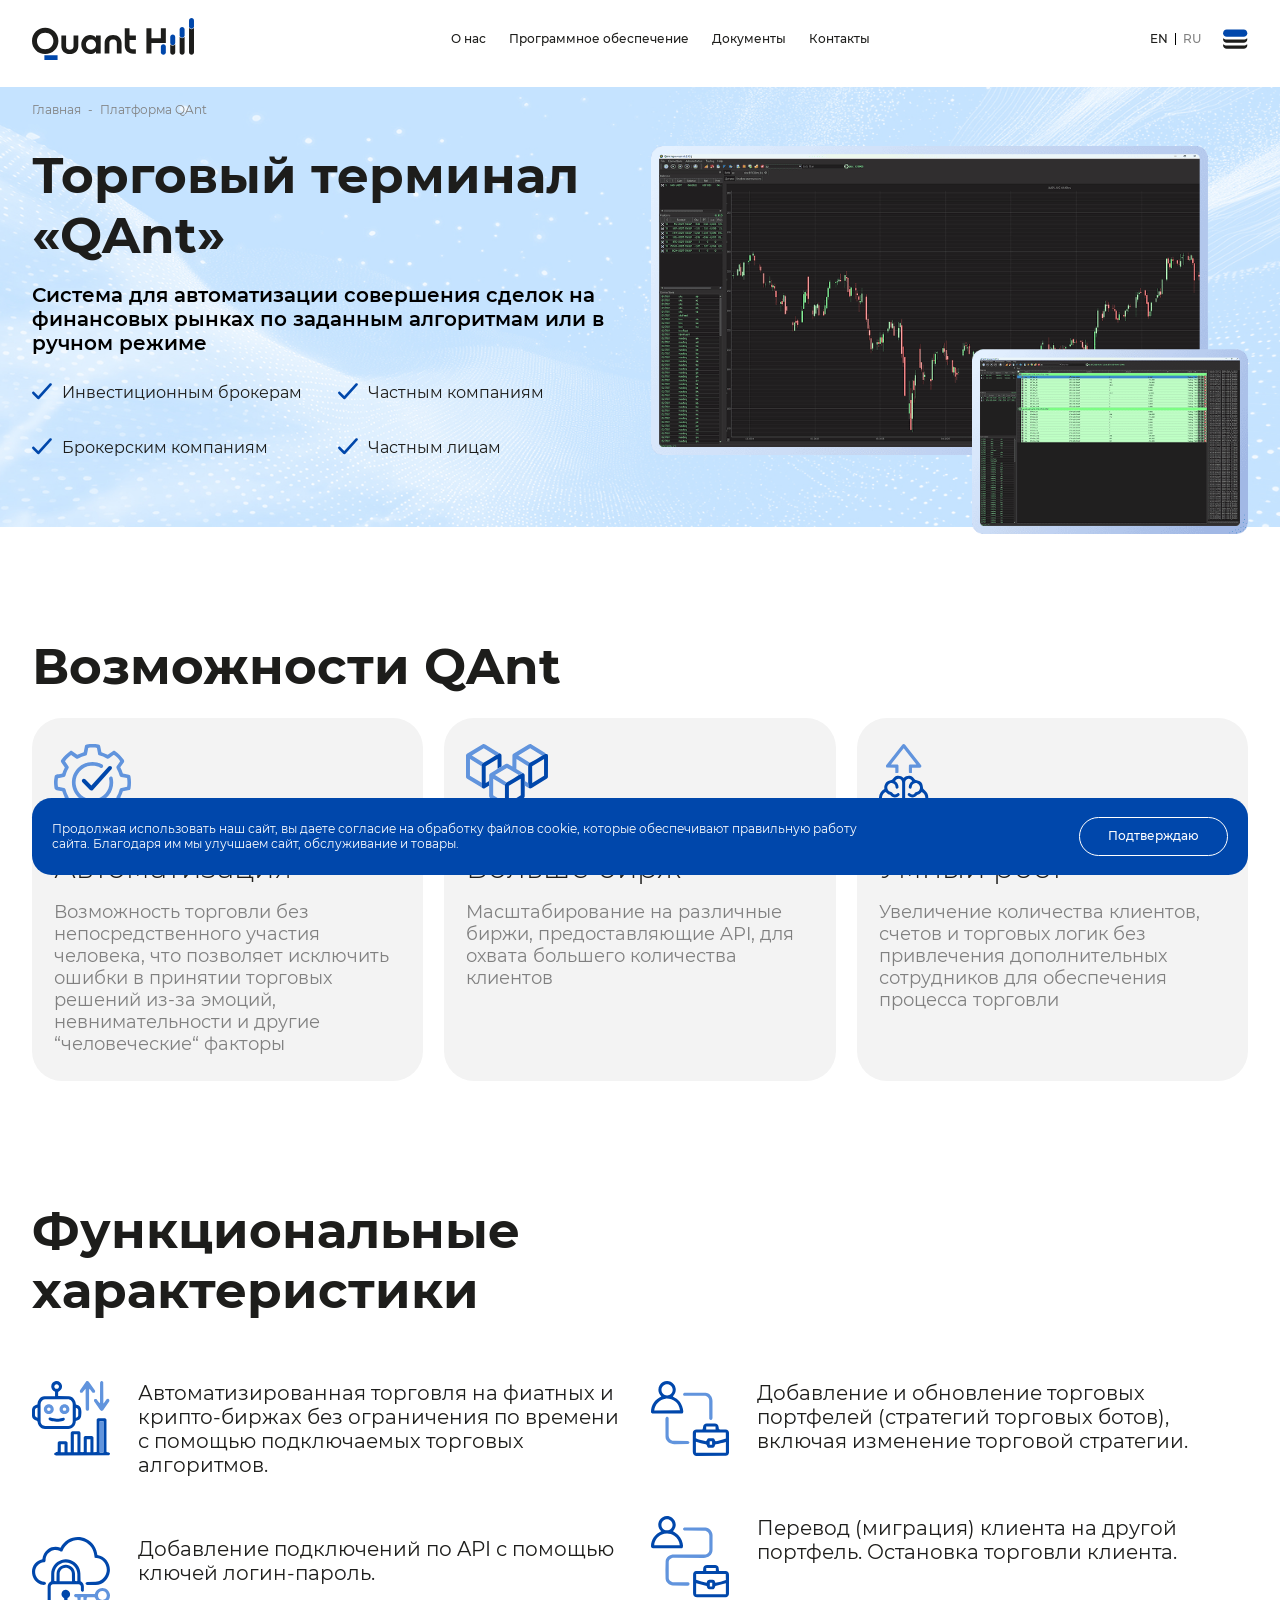
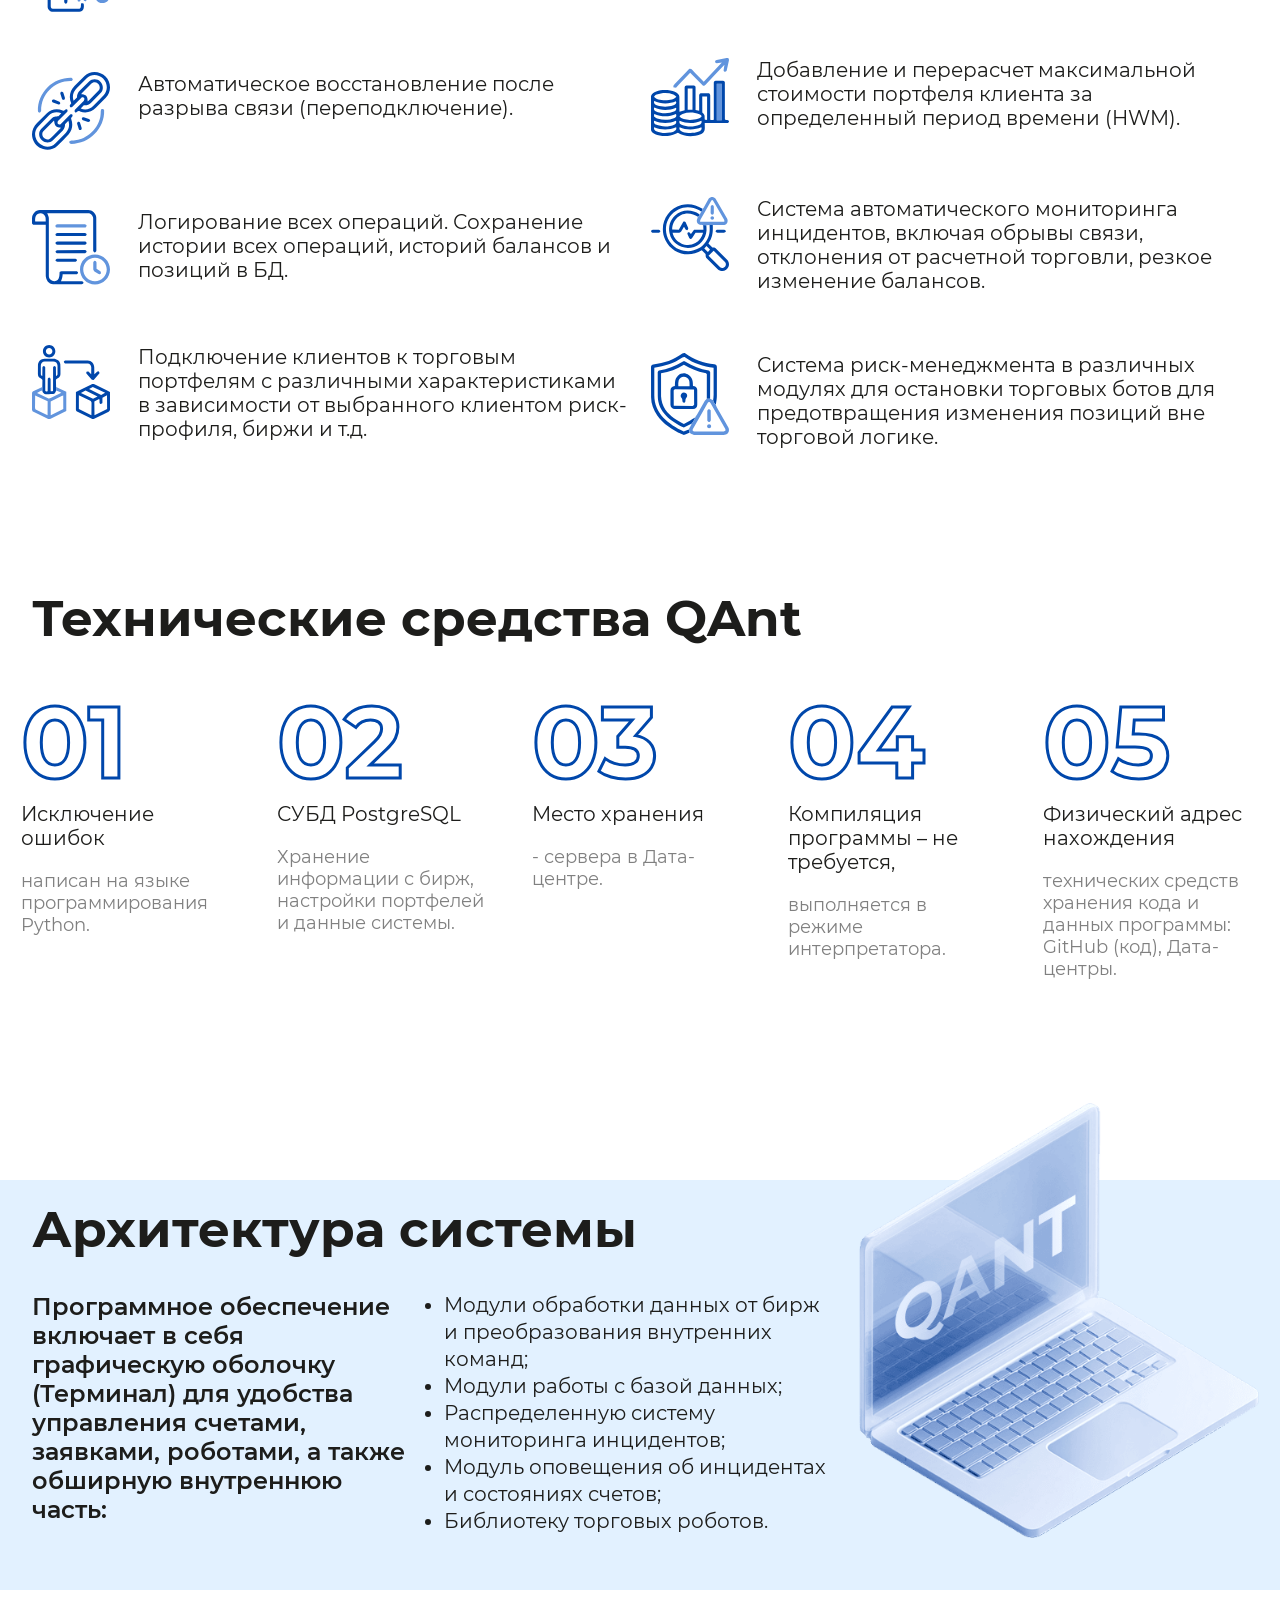
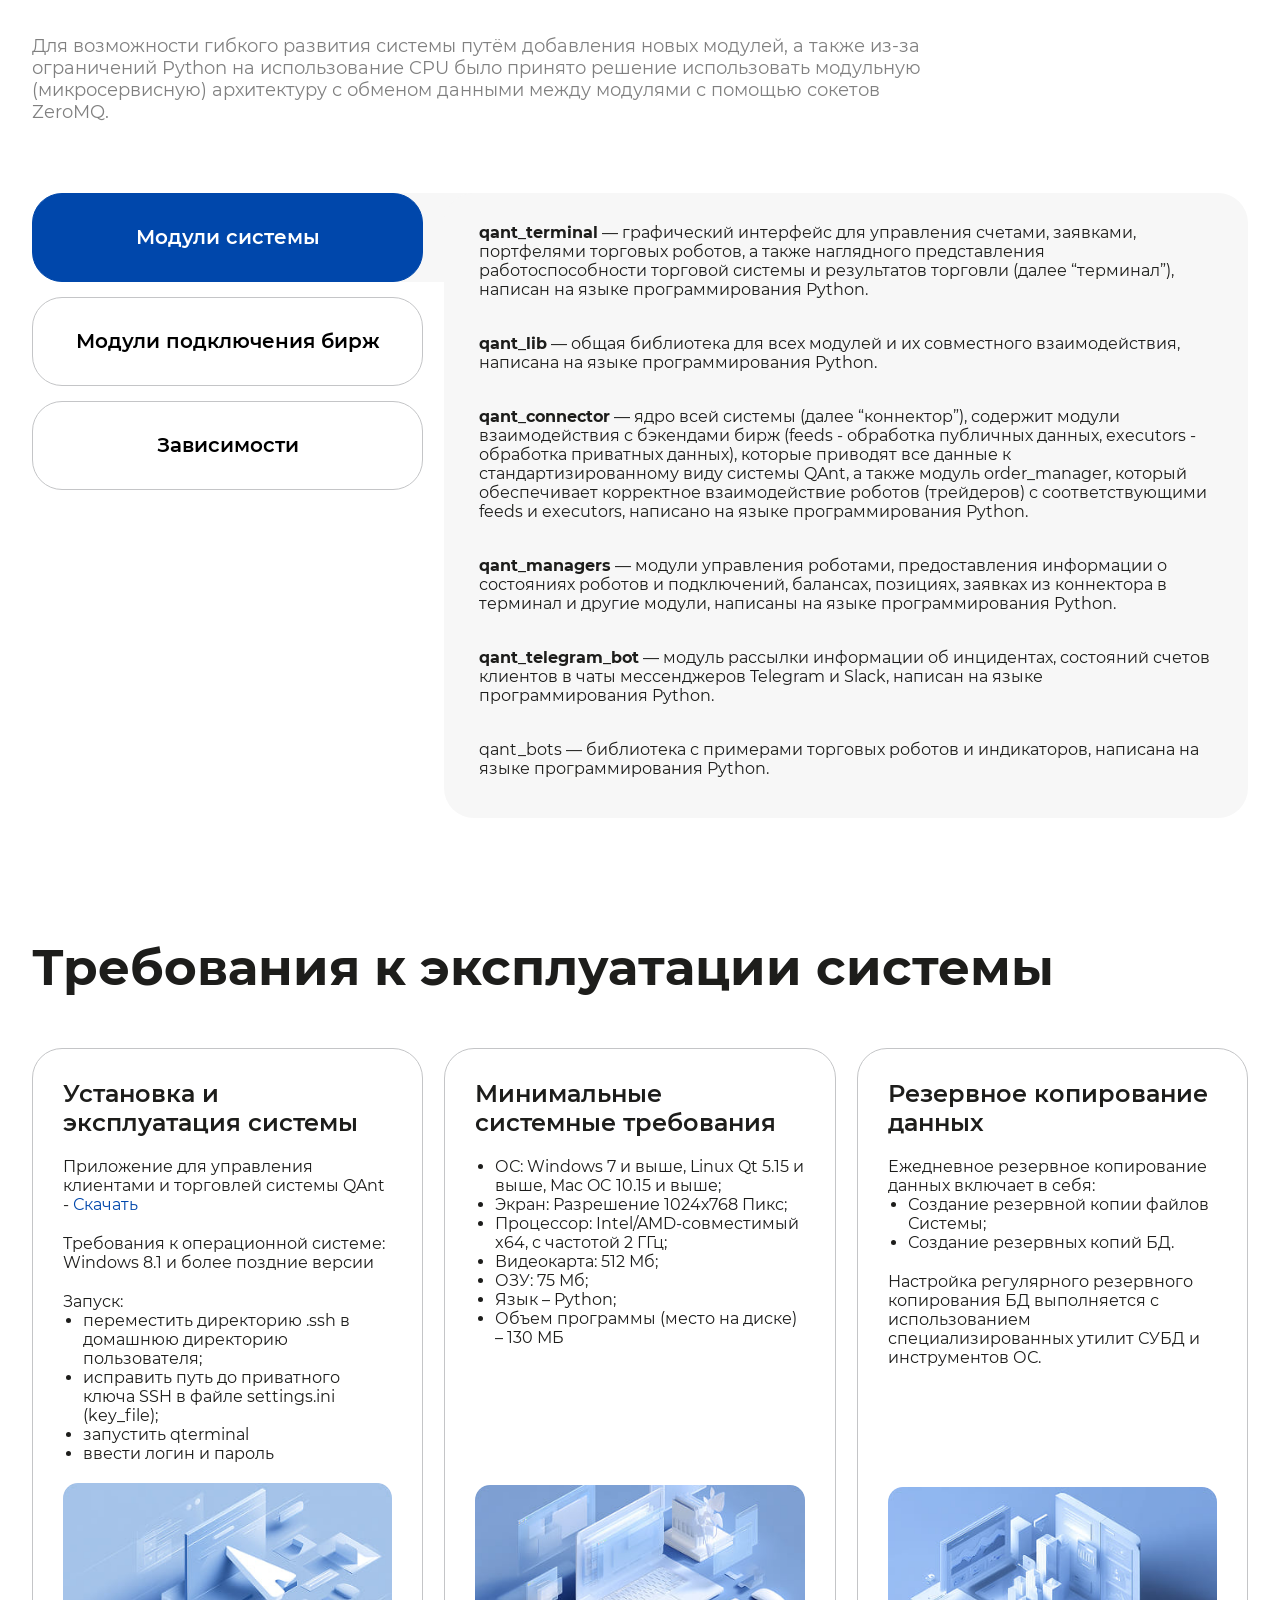
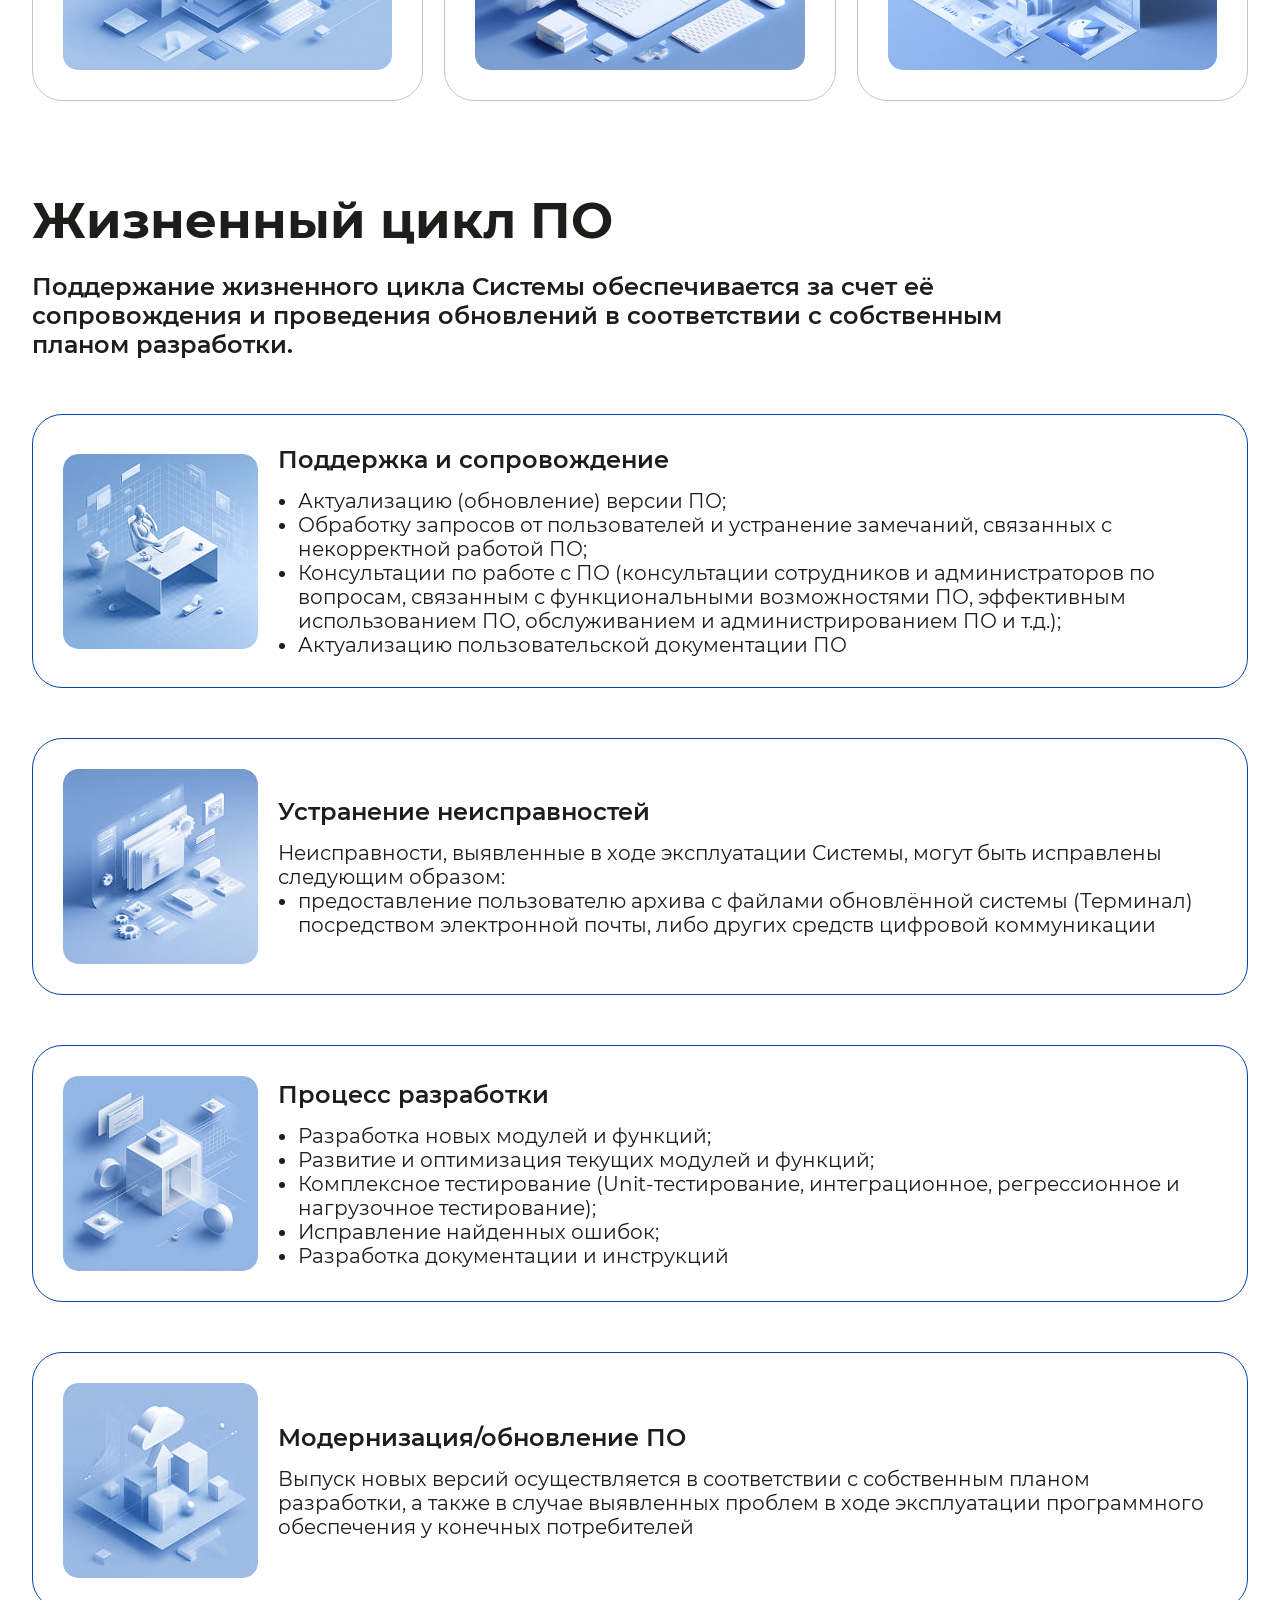
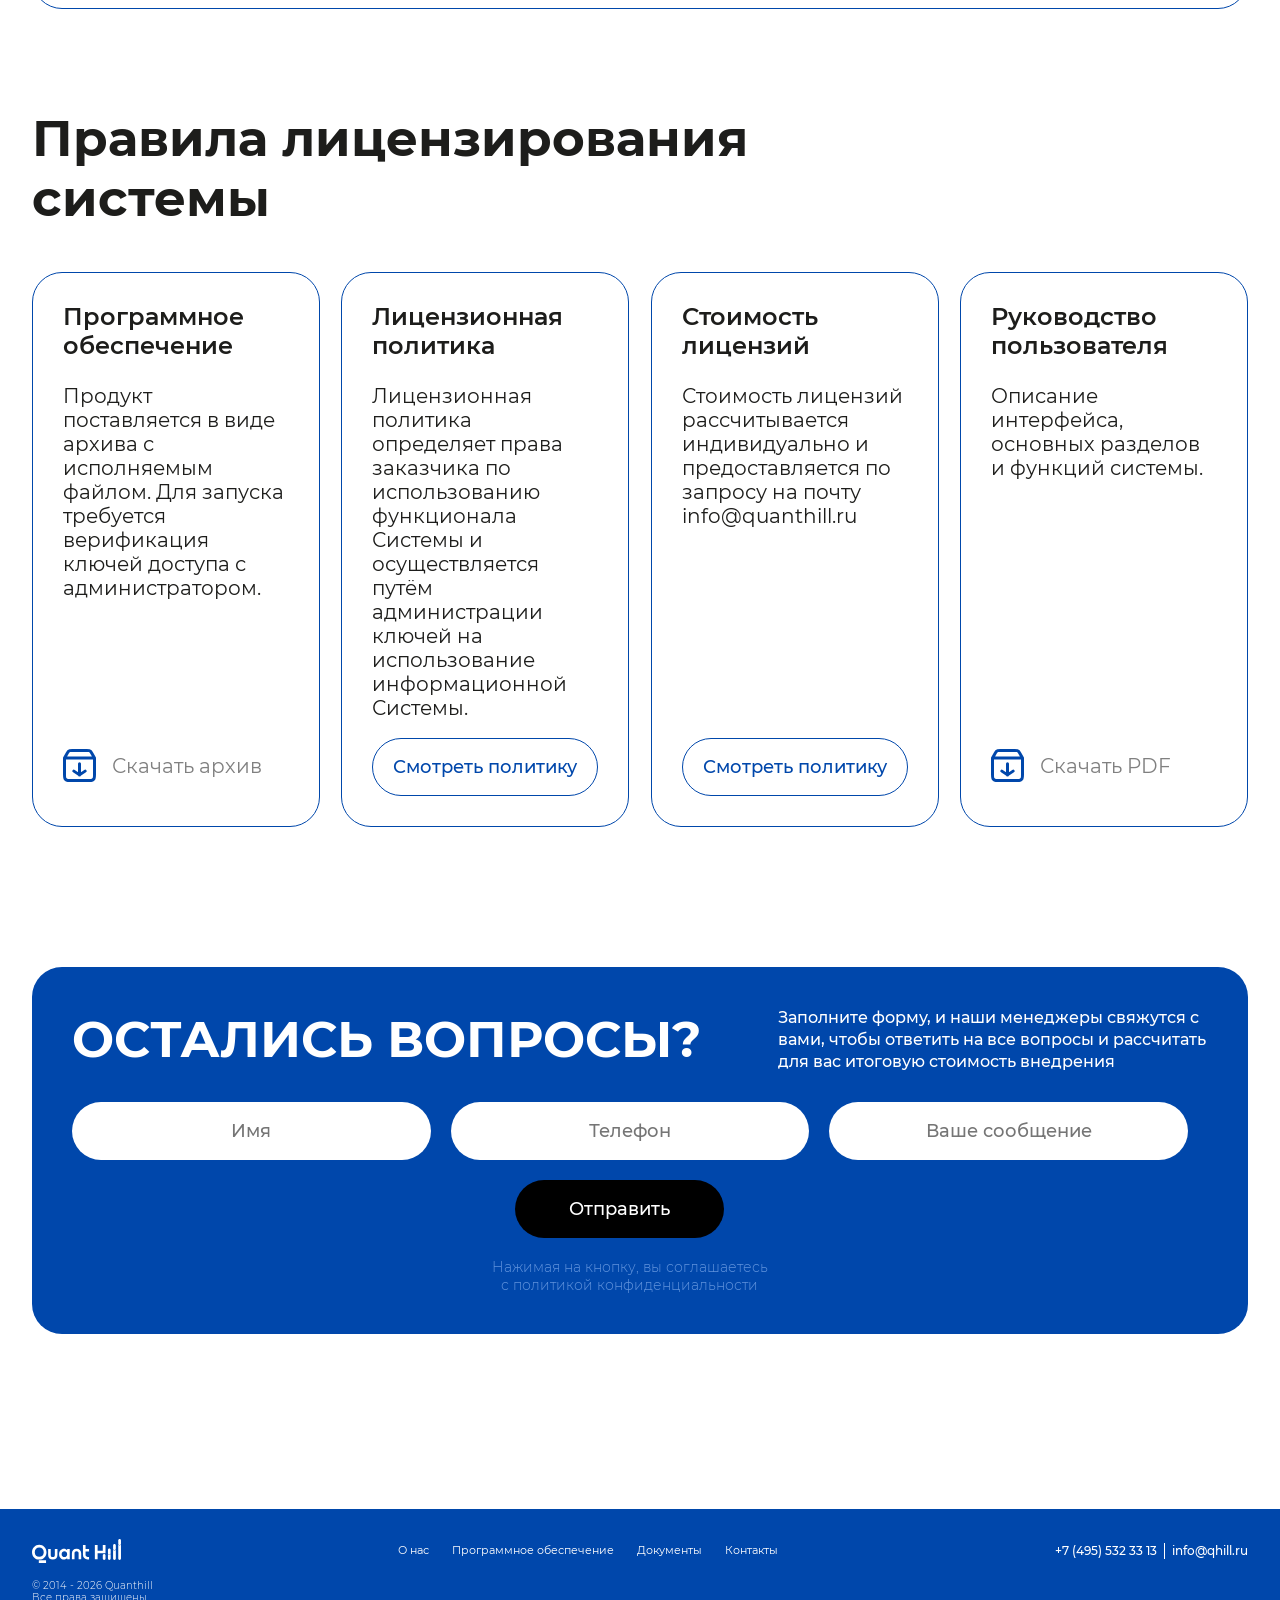
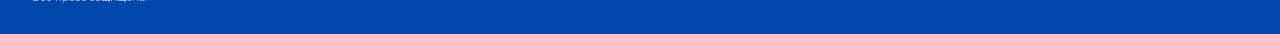
==== commit 65a7e0d8: "animate" ====
--- a/ru/QuantHill.html
+++ b/ru/QuantHill.html
@@ -26,6 +26,8 @@
 	<link
 		href="https://fonts.googleapis.com/css2?family=Inria+Sans:ital,wght@0,300;0,400;0,700;1,300;1,400;1,700&amp;display=swap"
 		rel="stylesheet">
+
+	<link rel="stylesheet" href="https://cdnjs.cloudflare.com/ajax/libs/animate.css/4.1.1/animate.min.css" />
 
 	<link rel="stylesheet" href="../wp-content/themes/qh/css/style-1%EF%B9%96v=1766147344.css">
 
@@ -697,13 +699,13 @@
 			<div class="container">
 				<div class="row">
 					<div class="col-12">
-						<h2 class="section-title-h2 mb-4">Возможности QAnt</h2>
+						<h2 class="section-title-h2 mb-4 animate__animated animate__fadeIn wow">Возможности QAnt</h2>
 					</div>
 				</div>
 
 				<div class="row">
 					<div class="col-12 col-md-4 mb-30">
-						<div class="possibilities-card">
+						<div class="possibilities-card animate__animated animate__fadeIn wow">
 							<div class="possibilities-card__icon"><img
 									src="../wp-content/themes/qh/img/quanthill/possibilities-icon1.svg" alt=""></div>
 							<h3>Автоматизация</h3>
@@ -715,7 +717,7 @@
 						</div>
 					</div>
 					<div class="col-12 col-md-4 mb-30">
-						<div class="possibilities-card">
+						<div class="possibilities-card animate__animated animate__fadeIn wow">
 							<div class="possibilities-card__icon"><img
 									src="../wp-content/themes/qh/img/quanthill/possibilities-icon2.svg" alt=""></div>
 							<h3>Больше бирж</h3>
@@ -726,7 +728,7 @@
 						</div>
 					</div>
 					<div class="col-12 col-md-4 mb-30">
-						<div class="possibilities-card">
+						<div class="possibilities-card animate__animated animate__fadeIn wow">
 							<div class="possibilities-card__icon"><img
 									src="../wp-content/themes/qh/img/quanthill/possibilities-icon3.svg" alt=""></div>
 							<h3>Умный рост</h3>
@@ -744,13 +746,13 @@
 			<div class="container">
 				<div class="row">
 					<div class="col-12 col-lg-6">
-						<h2 class="section-title-h2 mb-60">Функциональные характеристики</h2>
+						<h2 class="section-title-h2 mb-60 animate__animated animate__fadeIn wow">Функциональные характеристики</h2>
 					</div>
 				</div>
 
 				<div class="row">
 					<div class="col-12 col-lg-6">
-						<ul class="list-functional-characteristics my-ul">
+						<ul class="list-functional-characteristics my-ul animate__animated animate__fadeIn wow">
 							<li>
 								<div class="list-characteristics__icon"><img
 										src="../wp-content/themes/qh/img/quanthill/icon1.svg" alt=""></div>
@@ -793,7 +795,7 @@
 					</div>
 
 					<div class="col-12 col-lg-6">
-						<ul class="list-functional-characteristics my-ul">
+						<ul class="list-functional-characteristics my-ul animate__animated animate__fadeIn wow">
 							<li>
 								<div class="list-characteristics__icon"><img
 										src="../wp-content/themes/qh/img/quanthill/icon6.svg" alt=""></div>
@@ -843,11 +845,11 @@
 			<div class="container">
 				<div class="row">
 					<div class="col-12">
-						<h2 class="section-title-h2 mb-5">Технические средства QAnt</h2>
+						<h2 class="section-title-h2 mb-5 animate__animated animate__fadeIn wow">Технические средства QAnt</h2>
 					</div>
 				</div>
 				<div class="row principles__wrap">
-					<div class="principles__item">
+					<div class="principles__item animate__animated animate__fadeIn wow">
 						<span class="principles__number">01</span>
 						<div class="principles__desc d-flex flex-column">
 							<p class="principles__name">Исключение ошибок</p>
@@ -857,7 +859,7 @@
 						</div>
 					</div>
 
-					<div class="principles__item">
+					<div class="principles__item animate__animated animate__fadeIn wow">
 						<span class="principles__number">02</span>
 						<div class="principles__desc d-flex flex-column">
 							<p class="principles__name">СУБД PostgreSQL</p>
@@ -867,7 +869,7 @@
 						</div>
 					</div>
 
-					<div class="principles__item">
+					<div class="principles__item animate__animated animate__fadeIn wow">
 						<span class="principles__number">03</span>
 						<div class="principles__desc d-flex flex-column">
 							<p class="principles__name">Место хранения</p>
@@ -877,7 +879,7 @@
 						</div>
 					</div>
 
-					<div class="principles__item">
+					<div class="principles__item animate__animated animate__fadeIn wow">
 						<span class="principles__number">04</span>
 						<div class="principles__desc d-flex flex-column">
 							<p class="principles__name">Компиляция программы – не требуется,</p>
@@ -887,7 +889,7 @@
 						</div>
 					</div>
 
-					<div class="principles__item">
+					<div class="principles__item animate__animated animate__fadeIn wow">
 						<span class="principles__number">05</span>
 						<div class="principles__desc d-flex flex-column">
 							<p class="principles__name">Физический адрес нахождения</p>
@@ -901,7 +903,7 @@
 		</section>
 
 		<section class="infrastructure system-architecture">
-			<div class="system-architecture-wrapper w-100">
+			<div class="system-architecture-wrapper w-100 animate__animated animate__fadeIn wow">
 				<div class="container">
 					<div class="row position-relative">
 						<div class="col-12 col-lg-8">
@@ -937,7 +939,7 @@
 			<div class="container">
 				<div class="row">
 					<div class="col-12 col-lg-8 col-xl-9">
-						<div class="system-architecture__description">
+						<div class="system-architecture__description animate__animated animate__fadeIn wow">
 							<p>Для возможности гибкого развития системы путём добавления новых модулей, а также из-за
 								ограничений Python на использование CPU было принято решение использовать модульную
 								(микросервисную) архитектуру с обменом данными между модулями с помощью сокетов ZeroMQ.
@@ -947,7 +949,7 @@
 				</div>
 
 
-				<div class="row modules-wrapper">
+				<div class="row modules-wrapper animate__animated animate__fadeIn wow">
 
 					<!-- LEFT TABS (desktop only) -->
 					<div class="col-lg-4 d-none d-lg-block">
@@ -1138,7 +1140,7 @@
 			</div>
 		</section>
 
-		<section class="requirements-system">
+		<section class="requirements-system animate__animated animate__fadeIn wow">
 			<div class="container">
 				<div class="row">
 					<div class="col-12">
@@ -1214,12 +1216,12 @@
 			</div>
 		</section>
 
-		<section class="softwsre-cycle">
+		<section class="software-cycle animate__animated animate__fadeIn wow">
 			<div class="container">
 				<div class="row">
 					<div class="col-12 col-lg-9 col-xl-10">
 						<h2 class="section-title-h2 mb-4">Жизненный цикл ПО</h2>
-						<h3 class="softwsre-cycle__subtitle">Поддержание жизненного цикла Системы обеспечивается за счет
+						<h3 class="software-cycle__subtitle">Поддержание жизненного цикла Системы обеспечивается за счет
 							её сопровождения и проведения
 							обновлений в соответствии с собственным планом разработки.</h3>
 					</div>
@@ -1227,10 +1229,10 @@
 
 				<div class="row">
 					<div class="col-12">
-						<div class="softwsre-cycle-card">
-							<div class="softwsre-cycle-card__img"><img
+						<div class="software-cycle-card">
+							<div class="software-cycle-card__img"><img
 									src="../wp-content/themes/qh/img/quanthill/cycle-img1.jpg" alt=""></div>
-							<div class="softwsre-cycle-card__body">
+							<div class="software-cycle-card__body">
 								<h4>Поддержка и сопровождение</h4>
 								<div class="box-text">
 									<ul class="list-dots">
@@ -1245,10 +1247,10 @@
 								</div>
 							</div>
 						</div>
-						<div class="softwsre-cycle-card">
-							<div class="softwsre-cycle-card__img"><img
+						<div class="software-cycle-card">
+							<div class="software-cycle-card__img"><img
 									src="../wp-content/themes/qh/img/quanthill/cycle-img2.jpg" alt=""></div>
-							<div class="softwsre-cycle-card__body">
+							<div class="software-cycle-card__body">
 								<h4>Устранение неисправностей</h4>
 								<div class="box-text">
 									<p>Неисправности, выявленные в ходе эксплуатации Системы, могут быть исправлены
@@ -1262,10 +1264,10 @@
 								</div>
 							</div>
 						</div>
-						<div class="softwsre-cycle-card">
-							<div class="softwsre-cycle-card__img"><img
+						<div class="software-cycle-card">
+							<div class="software-cycle-card__img"><img
 									src="../wp-content/themes/qh/img/quanthill/cycle-img3.jpg" alt=""></div>
-							<div class="softwsre-cycle-card__body">
+							<div class="software-cycle-card__body">
 								<h4>Процесс разработки</h4>
 								<div class="box-text">
 									<ul class="list-dots">
@@ -1279,10 +1281,10 @@
 								</div>
 							</div>
 						</div>
-						<div class="softwsre-cycle-card">
-							<div class="softwsre-cycle-card__img"><img
+						<div class="software-cycle-card">
+							<div class="software-cycle-card__img"><img
 									src="../wp-content/themes/qh/img/quanthill/cycle-img4.jpg" alt=""></div>
-							<div class="softwsre-cycle-card__body">
+							<div class="software-cycle-card__body">
 								<h4>Модернизация/обновление ПО</h4>
 								<div class="box-text">
 									<p>Выпуск новых версий осуществляется в соответствии с собственным планом
@@ -1297,7 +1299,7 @@
 			</div>
 		</section>
 
-		<section class="system-licensing">
+		<section class="system-licensing animate__animated animate__fadeIn wow">
 			<div class="container">
 				<div class="row">
 					<div class="col-12 col-lg-8">
@@ -1370,7 +1372,7 @@
 			</div>
 		</section>
 
-		<div class="callback-section">
+		<div class="callback-section animate__animated animate__fadeIn wow">
 			<div class="container">
 				<div class="row">
 					<div class="col-12">
@@ -1667,7 +1669,7 @@
 	<script src="../wp-content/themes/qh/js/select2.min.js"></script>
 	<script src="../wp-content/themes/qh/js/phone-masks.js"></script>
 	<script src="../wp-content/themes/qh/js/mask.js"></script>
-
+<script src="../wp-content/themes/qh/js/wow.min.js"></script>
 
 	<script src="../wp-content/themes/qh/js/script-2%EF%B9%96v=1766147344.js"></script>
 
@@ -1718,6 +1720,8 @@
 		});
 	</script>
 
+
+	<script>new WOW().init();</script>
 </body>
 
 </html>
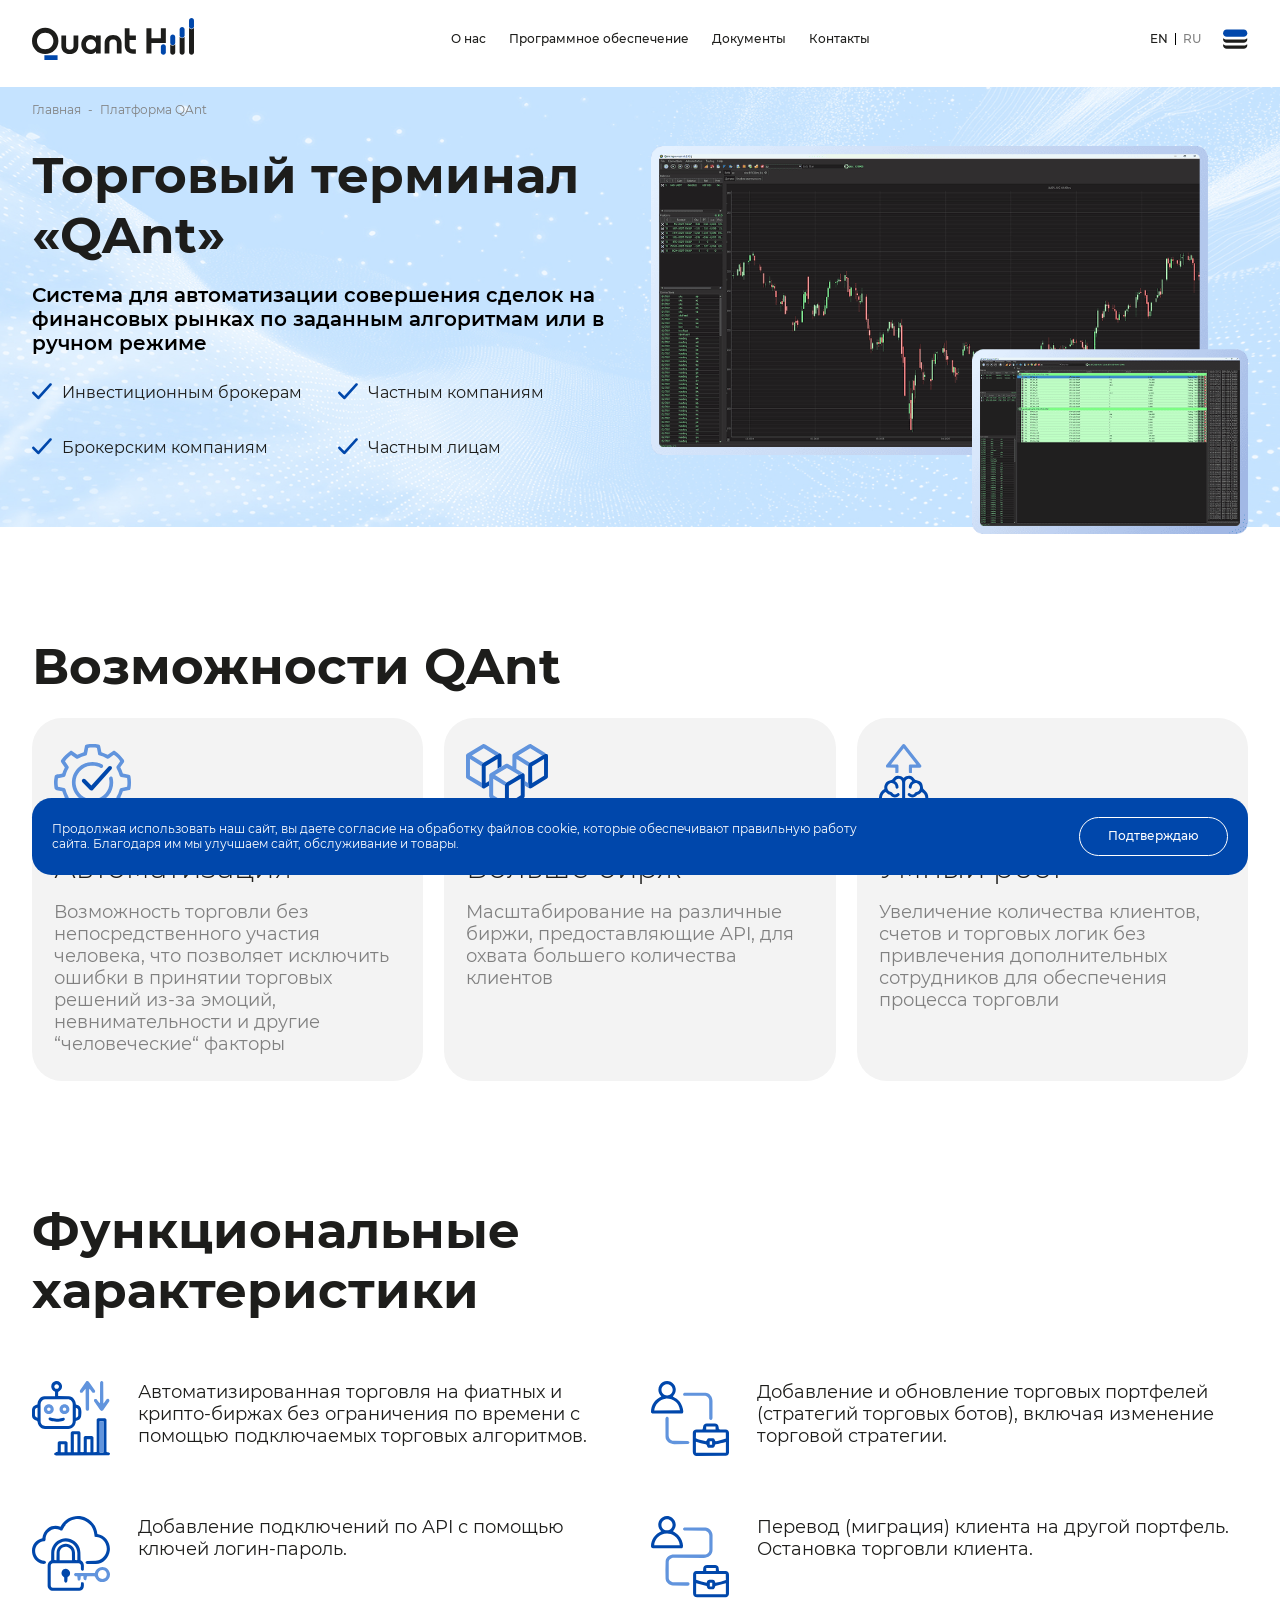
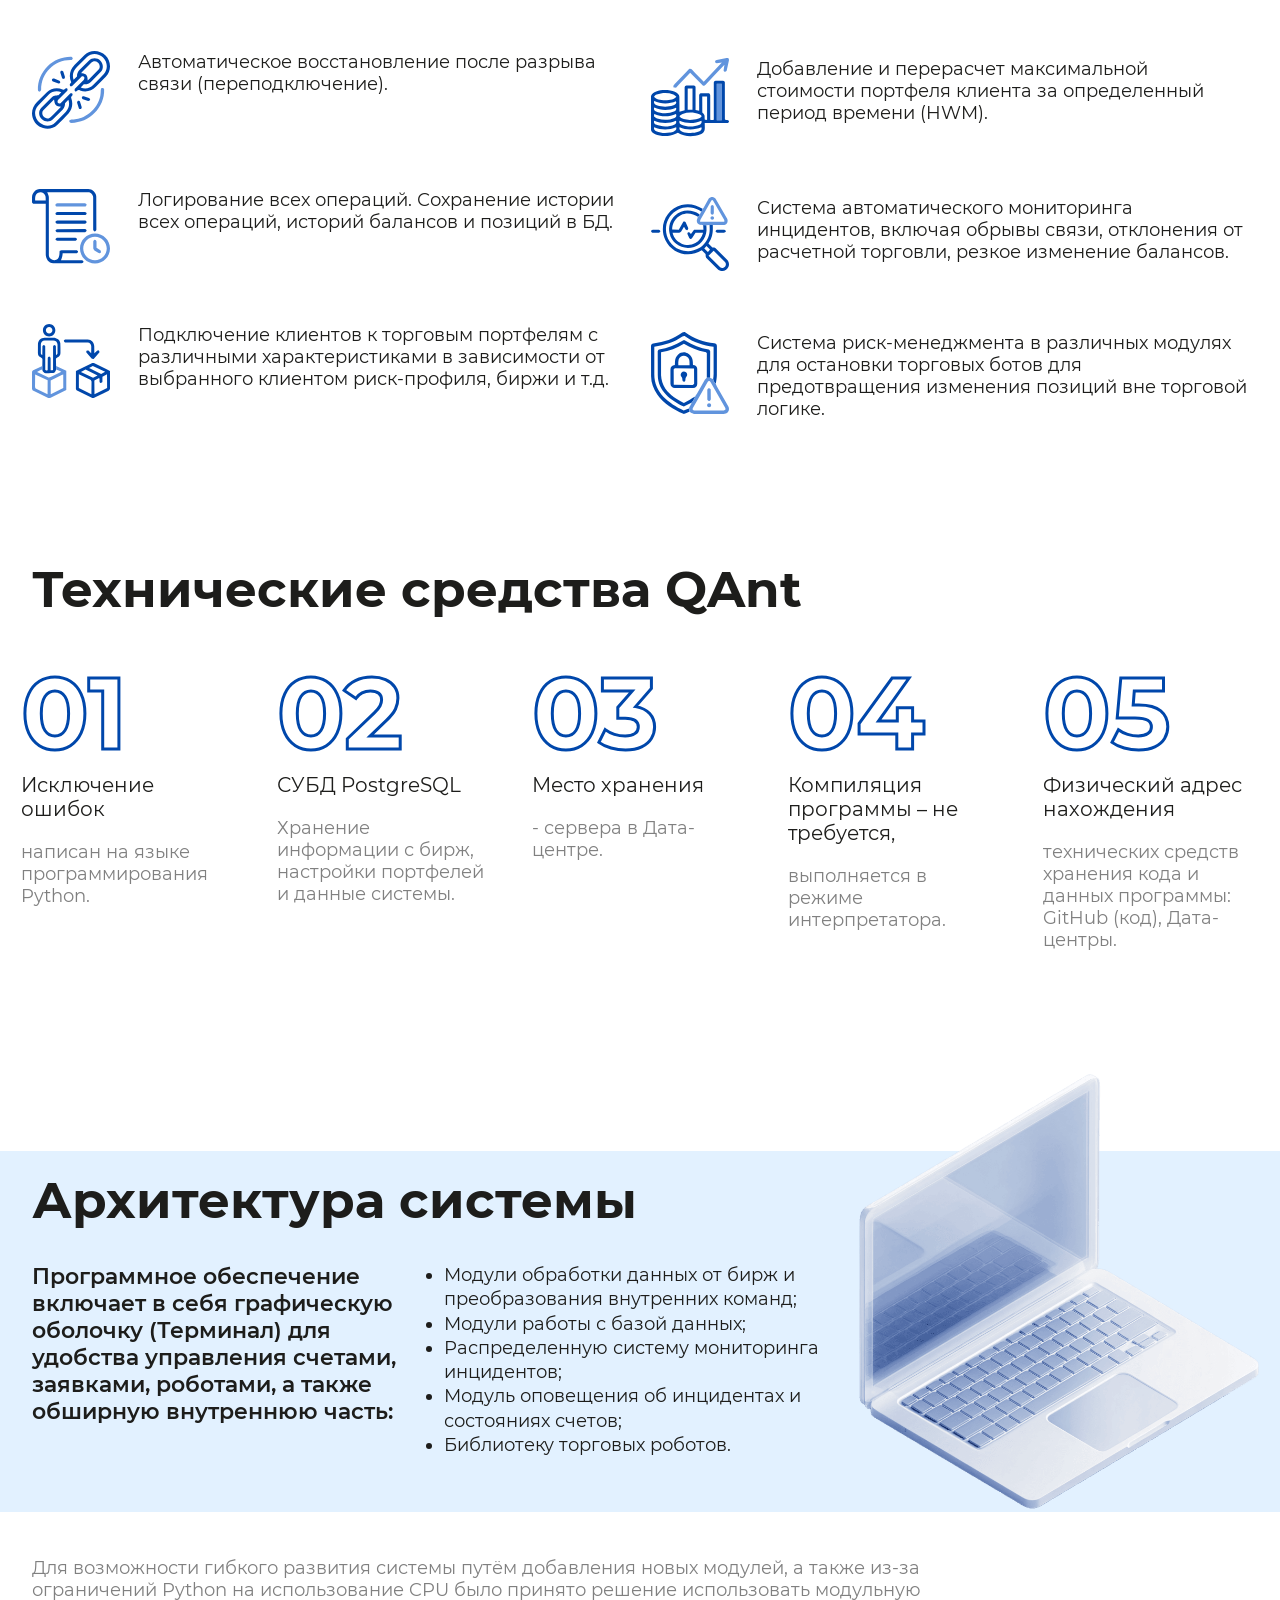
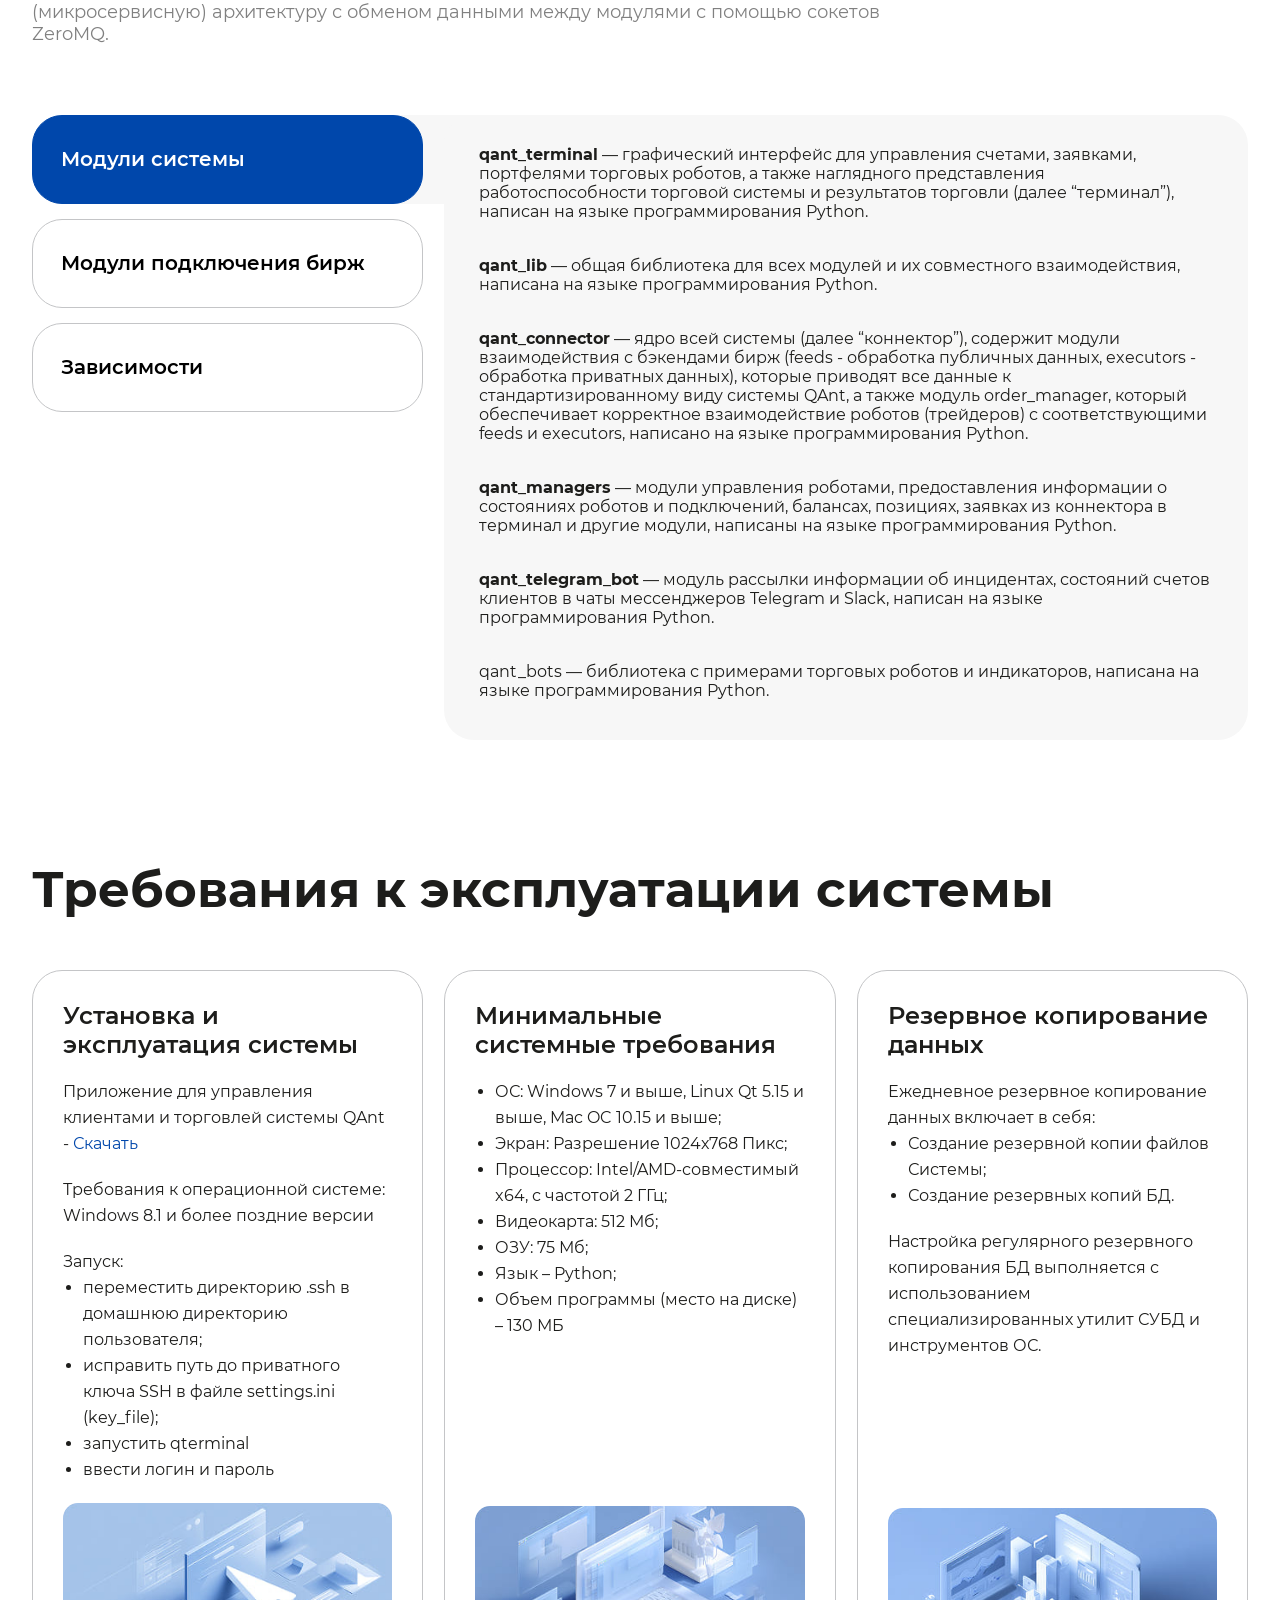
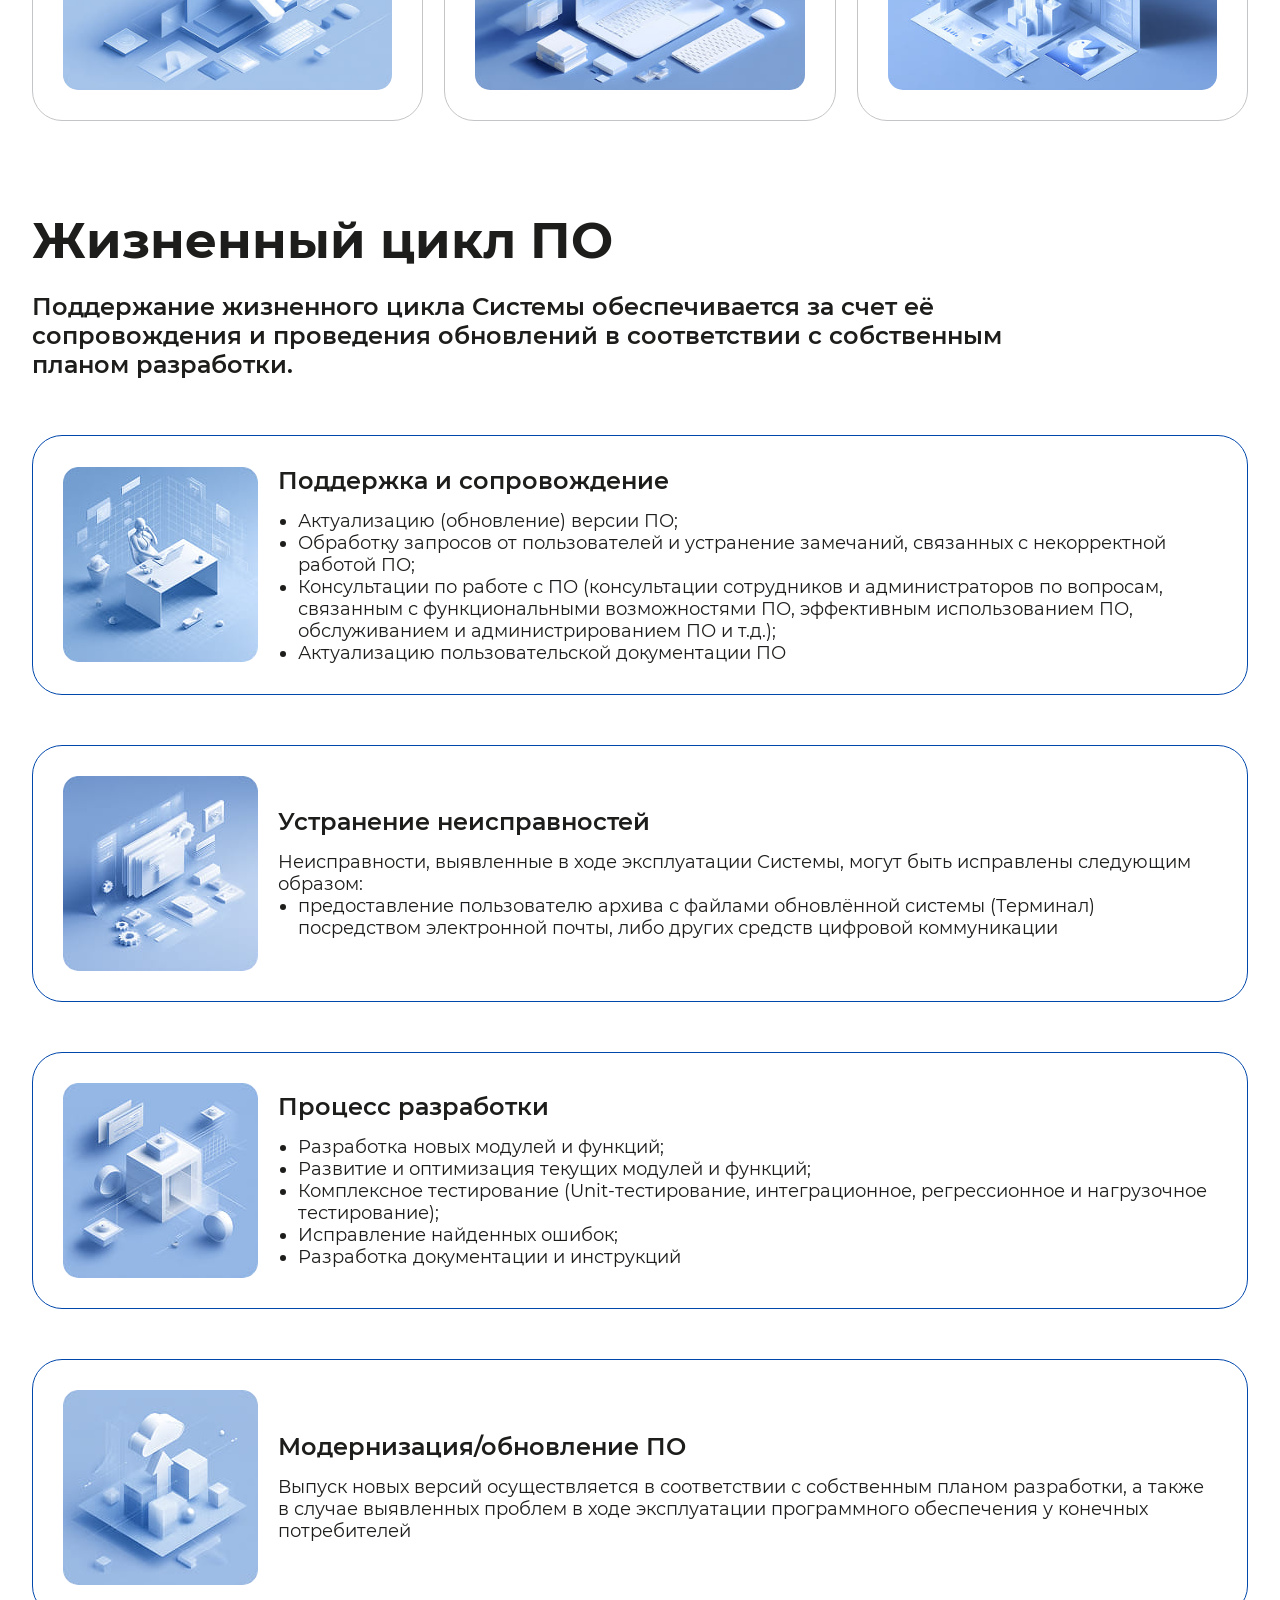
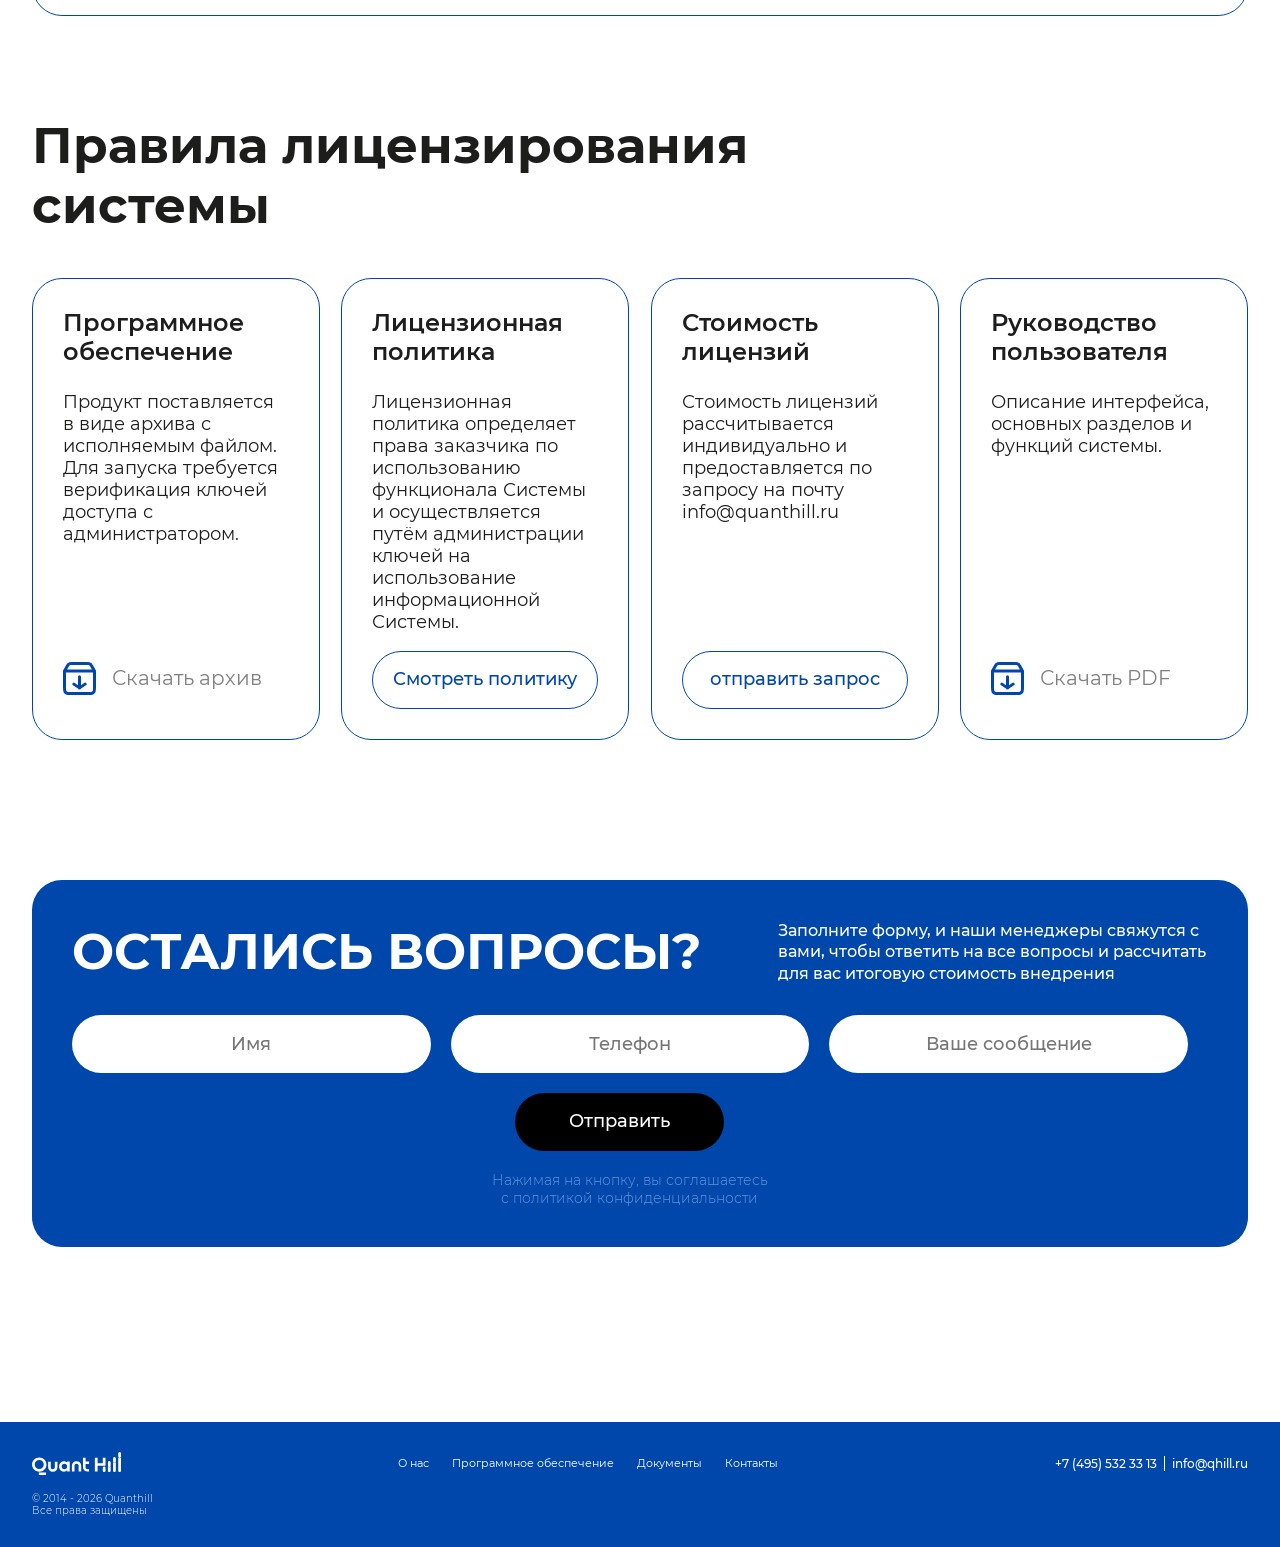
==== commit a7012086: "animate + edit" ====
--- a/ru/QuantHill.html
+++ b/ru/QuantHill.html
@@ -699,13 +699,13 @@
 			<div class="container">
 				<div class="row">
 					<div class="col-12">
-						<h2 class="section-title-h2 mb-4 animate__animated animate__fadeIn wow">Возможности QAnt</h2>
+						<h2 class="section-title-h2 mb-4 animate__animated animate__fadeInUp wow">Возможности QAnt</h2>
 					</div>
 				</div>
 
 				<div class="row">
 					<div class="col-12 col-md-4 mb-30">
-						<div class="possibilities-card animate__animated animate__fadeIn wow">
+						<div class="possibilities-card animate__animated animate__fadeInUp wow">
 							<div class="possibilities-card__icon"><img
 									src="../wp-content/themes/qh/img/quanthill/possibilities-icon1.svg" alt=""></div>
 							<h3>Автоматизация</h3>
@@ -717,7 +717,7 @@
 						</div>
 					</div>
 					<div class="col-12 col-md-4 mb-30">
-						<div class="possibilities-card animate__animated animate__fadeIn wow">
+						<div class="possibilities-card animate__animated animate__fadeInUp wow">
 							<div class="possibilities-card__icon"><img
 									src="../wp-content/themes/qh/img/quanthill/possibilities-icon2.svg" alt=""></div>
 							<h3>Больше бирж</h3>
@@ -728,7 +728,7 @@
 						</div>
 					</div>
 					<div class="col-12 col-md-4 mb-30">
-						<div class="possibilities-card animate__animated animate__fadeIn wow">
+						<div class="possibilities-card animate__animated animate__fadeInUp wow">
 							<div class="possibilities-card__icon"><img
 									src="../wp-content/themes/qh/img/quanthill/possibilities-icon3.svg" alt=""></div>
 							<h3>Умный рост</h3>
@@ -746,13 +746,14 @@
 			<div class="container">
 				<div class="row">
 					<div class="col-12 col-lg-6">
-						<h2 class="section-title-h2 mb-60 animate__animated animate__fadeIn wow">Функциональные характеристики</h2>
+						<h2 class="section-title-h2 mb-60 animate__animated animate__fadeInUp wow">Функциональные
+							характеристики</h2>
 					</div>
 				</div>
 
 				<div class="row">
 					<div class="col-12 col-lg-6">
-						<ul class="list-functional-characteristics my-ul animate__animated animate__fadeIn wow">
+						<ul class="list-functional-characteristics my-ul animate__animated animate__fadeInUp wow">
 							<li>
 								<div class="list-characteristics__icon"><img
 										src="../wp-content/themes/qh/img/quanthill/icon1.svg" alt=""></div>
@@ -795,7 +796,7 @@
 					</div>
 
 					<div class="col-12 col-lg-6">
-						<ul class="list-functional-characteristics my-ul animate__animated animate__fadeIn wow">
+						<ul class="list-functional-characteristics my-ul animate__animated animate__fadeInUp wow">
 							<li>
 								<div class="list-characteristics__icon"><img
 										src="../wp-content/themes/qh/img/quanthill/icon6.svg" alt=""></div>
@@ -845,11 +846,12 @@
 			<div class="container">
 				<div class="row">
 					<div class="col-12">
-						<h2 class="section-title-h2 mb-5 animate__animated animate__fadeIn wow">Технические средства QAnt</h2>
+						<h2 class="section-title-h2 mb-5 animate__animated animate__fadeInUp wow">Технические средства
+							QAnt</h2>
 					</div>
 				</div>
 				<div class="row principles__wrap">
-					<div class="principles__item animate__animated animate__fadeIn wow">
+					<div class="principles__item animate__animated animate__fadeInUp wow">
 						<span class="principles__number">01</span>
 						<div class="principles__desc d-flex flex-column">
 							<p class="principles__name">Исключение ошибок</p>
@@ -859,7 +861,7 @@
 						</div>
 					</div>
 
-					<div class="principles__item animate__animated animate__fadeIn wow">
+					<div class="principles__item animate__animated animate__fadeInUp wow">
 						<span class="principles__number">02</span>
 						<div class="principles__desc d-flex flex-column">
 							<p class="principles__name">СУБД PostgreSQL</p>
@@ -869,7 +871,7 @@
 						</div>
 					</div>
 
-					<div class="principles__item animate__animated animate__fadeIn wow">
+					<div class="principles__item animate__animated animate__fadeInUp wow">
 						<span class="principles__number">03</span>
 						<div class="principles__desc d-flex flex-column">
 							<p class="principles__name">Место хранения</p>
@@ -879,7 +881,7 @@
 						</div>
 					</div>
 
-					<div class="principles__item animate__animated animate__fadeIn wow">
+					<div class="principles__item animate__animated animate__fadeInUp wow">
 						<span class="principles__number">04</span>
 						<div class="principles__desc d-flex flex-column">
 							<p class="principles__name">Компиляция программы – не требуется,</p>
@@ -889,7 +891,7 @@
 						</div>
 					</div>
 
-					<div class="principles__item animate__animated animate__fadeIn wow">
+					<div class="principles__item animate__animated animate__fadeInUp wow">
 						<span class="principles__number">05</span>
 						<div class="principles__desc d-flex flex-column">
 							<p class="principles__name">Физический адрес нахождения</p>
@@ -903,7 +905,7 @@
 		</section>
 
 		<section class="infrastructure system-architecture">
-			<div class="system-architecture-wrapper w-100 animate__animated animate__fadeIn wow">
+			<div class="system-architecture-wrapper w-100 animate__animated animate__fadeInUp wow">
 				<div class="container">
 					<div class="row position-relative">
 						<div class="col-12 col-lg-8">
@@ -939,7 +941,7 @@
 			<div class="container">
 				<div class="row">
 					<div class="col-12 col-lg-8 col-xl-9">
-						<div class="system-architecture__description animate__animated animate__fadeIn wow">
+						<div class="system-architecture__description animate__animated animate__fadeInUp wow">
 							<p>Для возможности гибкого развития системы путём добавления новых модулей, а также из-за
 								ограничений Python на использование CPU было принято решение использовать модульную
 								(микросервисную) архитектуру с обменом данными между модулями с помощью сокетов ZeroMQ.
@@ -949,7 +951,7 @@
 				</div>
 
 
-				<div class="row modules-wrapper animate__animated animate__fadeIn wow">
+				<div class="row modules-wrapper animate__animated animate__fadeInUp wow">
 
 					<!-- LEFT TABS (desktop only) -->
 					<div class="col-lg-4 d-none d-lg-block">
@@ -1041,38 +1043,28 @@
 								<div class="collapse d-lg-block" id="collapse2">
 
 									<div class="modules-box box-text">
-										<p><strong>qant_terminal</strong> — графический интерфейс для управления
-											счетами, заявками,
-											портфелями торговых роботов, а также наглядного представления
-											работоспособности
-											торговой системы и результатов торговли (далее “терминал”), написан на языке
-											программирования Python.</p>
-										<p><strong>qant_lib</strong> — общая библиотека для всех модулей и их
-											совместного взаимодействия,
-											написана на языке программирования Python.</p>
-										<p><strong>qant_connector</strong> — ядро всей системы (далее “коннектор”),
-											содержит модули
-											взаимодействия с бэкендами бирж (feeds - обработка публичных данных,
-											executors -
-											обработка приватных данных), которые приводят все данные к
-											стандартизированному
-											виду системы QAnt, а также модуль order_manager, который обеспечивает
-											корректное
-											взаимодействие роботов (трейдеров) с соответствующими feeds и executors,
-											написано на языке программирования Python.</p>
-										<p><strong>qant_managers</strong> — модули управления роботами, предоставления
-											информации о
-											состояниях роботов и подключений, балансах, позициях, заявках из коннектора
-											в
-											терминал и другие модули, написаны на языке программирования Python.</p>
-										<p><strong>qant_telegram_bot</strong> — модуль рассылки информации об
-											инцидентах, состояний счетов
-											клиентов в чаты мессенджеров Telegram и Slack, написан на языке
-											программирования
-											Python.</p>
-										<p><strong></strong>qant_bots</strong> — библиотека с примерами торговых роботов
-											и индикаторов, написана на
-											языке программирования Python.</p>
+										<p>Для удобства использования подключение различных бирж выполнено в виде
+											подключаемых модулей. Таким образом, отсутствует необходимости загружать
+											сразу все модули.</p>
+										<p>Все модули выполняют похожие функции — получение публичных рыночных данных
+											(потоки обезличенных ордеров и сделок, свечные данные), торговых данных
+											биржевого аккаунта (состояний счетов, ордеров, сделок) и других данных,
+											которые можно получить посредством запросов к API биржи.
+										</p>
+
+										<p><strong>qant_api_ib</strong> — клиент API для международного брокера
+											Interactive Brokers, доступ к фондовым биржам мира, написан на языке
+											программирования Python
+										</p>
+
+										<p><strong>qant_api_cgate</strong> — клиент для подключения к Московской бирже
+											по протоколу подключения Plaza II, написан на языке программирования Python.
+											Пройдена регистрация ПО в соответствии с требованиями ММВБ, добавлено в
+											реестр программных продуктов, разрешенных к использованию на Московской
+											бирже.
+										</p>
+										<p><strong>qant_api_freedom</strong> — клиент для подключения к брокеру «Цифра
+											брокер» и «Freedom Finance», написан на языке программирования Python.</p>
 									</div>
 
 								</div>
@@ -1092,38 +1084,14 @@
 								<div class="collapse d-lg-block" id="collapse3">
 
 									<div class="modules-box box-text">
-										<p><strong>qant_terminal</strong> — графический интерфейс для управления
-											счетами, заявками,
-											портфелями торговых роботов, а также наглядного представления
-											работоспособности
-											торговой системы и результатов торговли (далее “терминал”), написан на языке
-											программирования Python.</p>
-										<p><strong>qant_lib</strong> — общая библиотека для всех модулей и их
-											совместного взаимодействия,
-											написана на языке программирования Python.</p>
-										<p><strong>qant_connector</strong> — ядро всей системы (далее “коннектор”),
-											содержит модули
-											взаимодействия с бэкендами бирж (feeds - обработка публичных данных,
-											executors -
-											обработка приватных данных), которые приводят все данные к
-											стандартизированному
-											виду системы QAnt, а также модуль order_manager, который обеспечивает
-											корректное
-											взаимодействие роботов (трейдеров) с соответствующими feeds и executors,
-											написано на языке программирования Python.</p>
-										<p><strong>qant_managers</strong> — модули управления роботами, предоставления
-											информации о
-											состояниях роботов и подключений, балансах, позициях, заявках из коннектора
-											в
-											терминал и другие модули, написаны на языке программирования Python.</p>
-										<p><strong>qant_telegram_bot</strong> — модуль рассылки информации об
-											инцидентах, состояний счетов
-											клиентов в чаты мессенджеров Telegram и Slack, написан на языке
-											программирования
-											Python.</p>
-										<p><strong></strong>qant_bots</strong> — библиотека с примерами торговых роботов
-											и индикаторов, написана на
-											языке программирования Python.</p>
+										<p>Платформа обменивается сообщениями с API бирж и зависит от них.</p>
+										<p>Также она генерирует сообщения об ошибках при их возникновении и включает в
+											себя
+											систему риск-менеджмента, поэтому использует сервис рассылки сообщений.</p>
+										<p>Кроме того, осуществляется связь с торговыми ботами при помощи передачи
+											сообщений.</p>
+										<p>И наконец, платформа связана с аппаратной частью, на которой выполняются
+											вычисления, хранятся и передаются данные.</p>
 									</div>
 
 								</div>
@@ -1140,17 +1108,18 @@
 			</div>
 		</section>
 
-		<section class="requirements-system animate__animated animate__fadeIn wow">
+		<section class="requirements-system">
 			<div class="container">
 				<div class="row">
 					<div class="col-12">
-						<h2 class="section-title-h2">Требования к эксплуатации системы</h2>
+						<h2 class="section-title-h2 animate__animated animate__fadeInUp wow">Требования к эксплуатации
+							системы</h2>
 					</div>
 				</div>
 
 				<div class="row">
 					<div class="col-12 col-md-4 mb-40">
-						<div class="requirements-system-card">
+						<div class="requirements-system-card animate__animated animate__fadeInUp wow">
 							<div class="requirements-system-card__body">
 								<h3>Установка и эксплуатация системы</h3>
 								<div class="box-text">
@@ -1174,7 +1143,7 @@
 						</div>
 					</div>
 					<div class="col-12 col-md-4 mb-40">
-						<div class="requirements-system-card">
+						<div class="requirements-system-card animate__animated animate__fadeInUp wow">
 							<div class="requirements-system-card__body">
 								<h3>Минимальные системные требования</h3>
 								<div class="box-text">
@@ -1194,7 +1163,7 @@
 						</div>
 					</div>
 					<div class="col-12 col-md-4 mb-40">
-						<div class="requirements-system-card">
+						<div class="requirements-system-card animate__animated animate__fadeInUp wow">
 							<div class="requirements-system-card__body">
 								<h3>Резервное копирование данных</h3>
 								<div class="box-text">
@@ -1216,100 +1185,109 @@
 			</div>
 		</section>
 
-		<section class="software-cycle animate__animated animate__fadeIn wow">
+		<section class="software-cycle">
 			<div class="container">
 				<div class="row">
 					<div class="col-12 col-lg-9 col-xl-10">
-						<h2 class="section-title-h2 mb-4">Жизненный цикл ПО</h2>
-						<h3 class="software-cycle__subtitle">Поддержание жизненного цикла Системы обеспечивается за счет
-							её сопровождения и проведения
-							обновлений в соответствии с собственным планом разработки.</h3>
+						<div class="software-cycle-text-wrapper">
+							<h2 class="section-title-h2 mb-4">Жизненный цикл ПО</h2>
+							<h3 class="software-cycle__subtitle">Поддержание жизненного цикла Системы обеспечивается за
+								счет
+								её сопровождения и проведения
+								обновлений в соответствии с собственным планом разработки.</h3>
+						</div>
 					</div>
 				</div>
 
 				<div class="row">
 					<div class="col-12">
-						<div class="software-cycle-card">
-							<div class="software-cycle-card__img"><img
-									src="../wp-content/themes/qh/img/quanthill/cycle-img1.jpg" alt=""></div>
-							<div class="software-cycle-card__body">
-								<h4>Поддержка и сопровождение</h4>
-								<div class="box-text">
-									<ul class="list-dots">
-										<li>Актуализацию (обновление) версии ПО;</li>
-										<li>Обработку запросов от пользователей и устранение замечаний, связанных с
-											некорректной работой ПО;</li>
-										<li>Консультации по работе с ПО (консультации сотрудников и администраторов по
-											вопросам, связанным с функциональными возможностями ПО, эффективным
-											использованием ПО, обслуживанием и администрированием ПО и т.д.);</li>
-										<li>Актуализацию пользовательской документации ПО</li>
-									</ul>
-								</div>
-							</div>
-						</div>
-						<div class="software-cycle-card">
-							<div class="software-cycle-card__img"><img
-									src="../wp-content/themes/qh/img/quanthill/cycle-img2.jpg" alt=""></div>
-							<div class="software-cycle-card__body">
-								<h4>Устранение неисправностей</h4>
-								<div class="box-text">
-									<p>Неисправности, выявленные в ходе эксплуатации Системы, могут быть исправлены
-										следующим образом:
-									</p>
-									<ul class="list-dots">
-										<li>предоставление пользователю архива с файлами обновлённой системы (Терминал)
-											посредством электронной почты, либо других средств цифровой коммуникации
-										</li>
-									</ul>
-								</div>
-							</div>
-						</div>
-						<div class="software-cycle-card">
-							<div class="software-cycle-card__img"><img
-									src="../wp-content/themes/qh/img/quanthill/cycle-img3.jpg" alt=""></div>
-							<div class="software-cycle-card__body">
-								<h4>Процесс разработки</h4>
-								<div class="box-text">
-									<ul class="list-dots">
-										<li>Разработка новых модулей и функций;</li>
-										<li>Развитие и оптимизация текущих модулей и функций;</li>
-										<li>Комплексное тестирование (Unit-тестирование, интеграционное, регрессионное и
-											нагрузочное тестирование);</li>
-										<li>Исправление найденных ошибок;</li>
-										<li>Разработка документации и инструкций</li>
-									</ul>
-								</div>
-							</div>
-						</div>
-						<div class="software-cycle-card">
-							<div class="software-cycle-card__img"><img
-									src="../wp-content/themes/qh/img/quanthill/cycle-img4.jpg" alt=""></div>
-							<div class="software-cycle-card__body">
-								<h4>Модернизация/обновление ПО</h4>
-								<div class="box-text">
-									<p>Выпуск новых версий осуществляется в соответствии с собственным планом
-										разработки, а также в случае выявленных проблем в ходе эксплуатации программного
-										обеспечения у конечных потребителей</p>
-								</div>
-							</div>
-						</div>
-
+						<div class="software-cycle-list-wrapper">
+							<div class="software-cycle-card">
+								<div class="software-cycle-card__img"><img
+										src="../wp-content/themes/qh/img/quanthill/cycle-img1.jpg" alt=""></div>
+								<div class="software-cycle-card__body">
+									<h4>Поддержка и сопровождение</h4>
+									<div class="box-text">
+										<ul class="list-dots">
+											<li>Актуализацию (обновление) версии ПО;</li>
+											<li>Обработку запросов от пользователей и устранение замечаний, связанных с
+												некорректной работой ПО;</li>
+											<li>Консультации по работе с ПО (консультации сотрудников и администраторов
+												по
+												вопросам, связанным с функциональными возможностями ПО, эффективным
+												использованием ПО, обслуживанием и администрированием ПО и т.д.);</li>
+											<li>Актуализацию пользовательской документации ПО</li>
+										</ul>
+									</div>
+								</div>
+							</div>
+							<div class="software-cycle-card">
+								<div class="software-cycle-card__img"><img
+										src="../wp-content/themes/qh/img/quanthill/cycle-img2.jpg" alt=""></div>
+								<div class="software-cycle-card__body">
+									<h4>Устранение неисправностей</h4>
+									<div class="box-text">
+										<p>Неисправности, выявленные в ходе эксплуатации Системы, могут быть исправлены
+											следующим образом:
+										</p>
+										<ul class="list-dots">
+											<li>предоставление пользователю архива с файлами обновлённой системы
+												(Терминал)
+												посредством электронной почты, либо других средств цифровой коммуникации
+											</li>
+										</ul>
+									</div>
+								</div>
+							</div>
+							<div class="software-cycle-card">
+								<div class="software-cycle-card__img"><img
+										src="../wp-content/themes/qh/img/quanthill/cycle-img3.jpg" alt=""></div>
+								<div class="software-cycle-card__body">
+									<h4>Процесс разработки</h4>
+									<div class="box-text">
+										<ul class="list-dots">
+											<li>Разработка новых модулей и функций;</li>
+											<li>Развитие и оптимизация текущих модулей и функций;</li>
+											<li>Комплексное тестирование (Unit-тестирование, интеграционное,
+												регрессионное и
+												нагрузочное тестирование);</li>
+											<li>Исправление найденных ошибок;</li>
+											<li>Разработка документации и инструкций</li>
+										</ul>
+									</div>
+								</div>
+							</div>
+							<div class="software-cycle-card">
+								<div class="software-cycle-card__img"><img
+										src="../wp-content/themes/qh/img/quanthill/cycle-img4.jpg" alt=""></div>
+								<div class="software-cycle-card__body">
+									<h4>Модернизация/обновление ПО</h4>
+									<div class="box-text">
+										<p>Выпуск новых версий осуществляется в соответствии с собственным планом
+											разработки, а также в случае выявленных проблем в ходе эксплуатации
+											программного
+											обеспечения у конечных потребителей</p>
+									</div>
+								</div>
+							</div>
+						</div>
 					</div>
 				</div>
 			</div>
 		</section>
 
-		<section class="system-licensing animate__animated animate__fadeIn wow">
+		<section class="system-licensing">
 			<div class="container">
 				<div class="row">
 					<div class="col-12 col-lg-8">
-						<h2 class="section-title-h2 mb-5">Правила лицензирования системы</h2>
+						<h2 class="section-title-h2 mb-5 animate__animated animate__fadeInUp wow">Правила лицензирования
+							системы</h2>
 					</div>
 				</div>
 
 				<div class="row">
 					<div class="col-12 col-md-6 col-lg-3 mb-40">
-						<div class="system-licensing-card">
+						<div class="system-licensing-card animate__animated animate__fadeInUp wow">
 							<div class="system-licensing-card__body">
 								<h3>Программное обеспечение</h3>
 								<div class="box-text">
@@ -1325,7 +1303,7 @@
 						</div>
 					</div>
 					<div class="col-12 col-md-6 col-lg-3 mb-40">
-						<div class="system-licensing-card">
+						<div class="system-licensing-card animate__animated animate__fadeInUp wow">
 							<div class="system-licensing-card__body">
 								<h3>Лицензионная политика</h3>
 								<div class="box-text">
@@ -1340,7 +1318,7 @@
 						</div>
 					</div>
 					<div class="col-12 col-md-6 col-lg-3 mb-40">
-						<div class="system-licensing-card">
+						<div class="system-licensing-card animate__animated animate__fadeInUp wow">
 							<div class="system-licensing-card__body">
 								<h3>Стоимость лицензий</h3>
 								<div class="box-text">
@@ -1349,12 +1327,12 @@
 								</div>
 							</div>
 							<div class="system-licensing-card__footer">
-								<a href="#" class="btn btn-border-accent w-100" target="_blank">Смотреть политику</a>
+								<a href="#" class="btn btn-border-accent w-100" target="_blank">отправить запрос</a>
 							</div>
 						</div>
 					</div>
 					<div class="col-12 col-md-6 col-lg-3 mb-40">
-						<div class="system-licensing-card">
+						<div class="system-licensing-card animate__animated animate__fadeInUp wow">
 							<div class="system-licensing-card__body">
 								<h3>Руководство пользователя</h3>
 								<div class="box-text">
@@ -1372,7 +1350,7 @@
 			</div>
 		</section>
 
-		<div class="callback-section animate__animated animate__fadeIn wow">
+		<div class="callback-section animate__animated animate__fadeInUp wow">
 			<div class="container">
 				<div class="row">
 					<div class="col-12">
@@ -1669,7 +1647,7 @@
 	<script src="../wp-content/themes/qh/js/select2.min.js"></script>
 	<script src="../wp-content/themes/qh/js/phone-masks.js"></script>
 	<script src="../wp-content/themes/qh/js/mask.js"></script>
-<script src="../wp-content/themes/qh/js/wow.min.js"></script>
+	<script src="../wp-content/themes/qh/js/wow.min.js"></script>
 
 	<script src="../wp-content/themes/qh/js/script-2%EF%B9%96v=1766147344.js"></script>
 
@@ -1721,7 +1699,37 @@
 	</script>
 
 
-	<script>new WOW().init();</script>
+	<script>
+		new WOW().init();
+
+
+		$(window).on('scroll', function () {
+
+			var textBlock = $('.software-cycle-text-wrapper');
+			var scrollTop = $(window).scrollTop();
+
+			var stickyTop = textBlock.offset().top - 120;
+			var blockHeight = textBlock.outerHeight();
+
+			var start = stickyTop - 250;
+			var end = stickyTop + blockHeight;
+
+			var progress = (scrollTop - start) / (end - start);
+			progress = Math.max(0, Math.min(1, progress));
+
+			var opacity = 1 - progress;
+			var scale = 1 - progress * 0.2;
+
+			// ↓ добавляем лёгкое движение вниз
+			var translateY = progress * 180;
+
+			textBlock.css({
+				opacity: opacity,
+				transform: 'translateY(' + translateY + 'px) scale(' + scale + ')'
+			});
+
+		});
+	</script>
 </body>
 
 </html>
